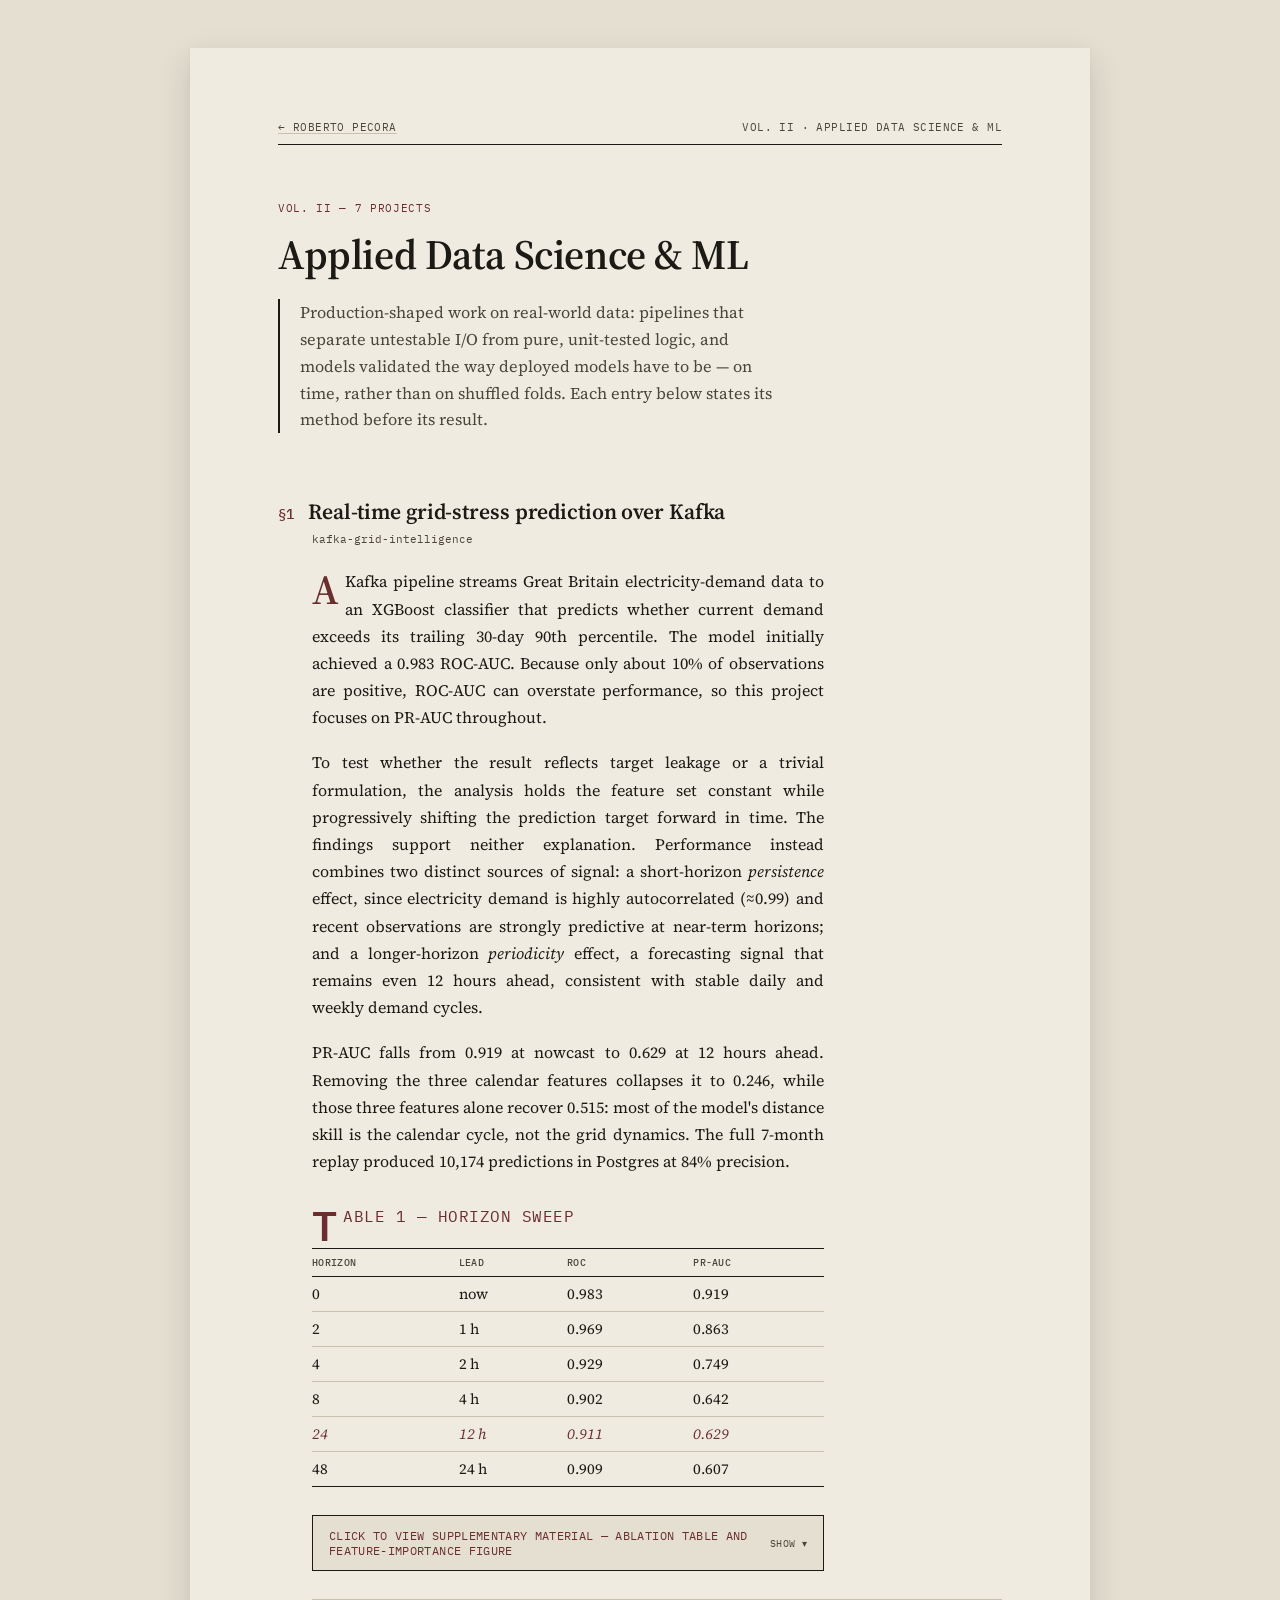
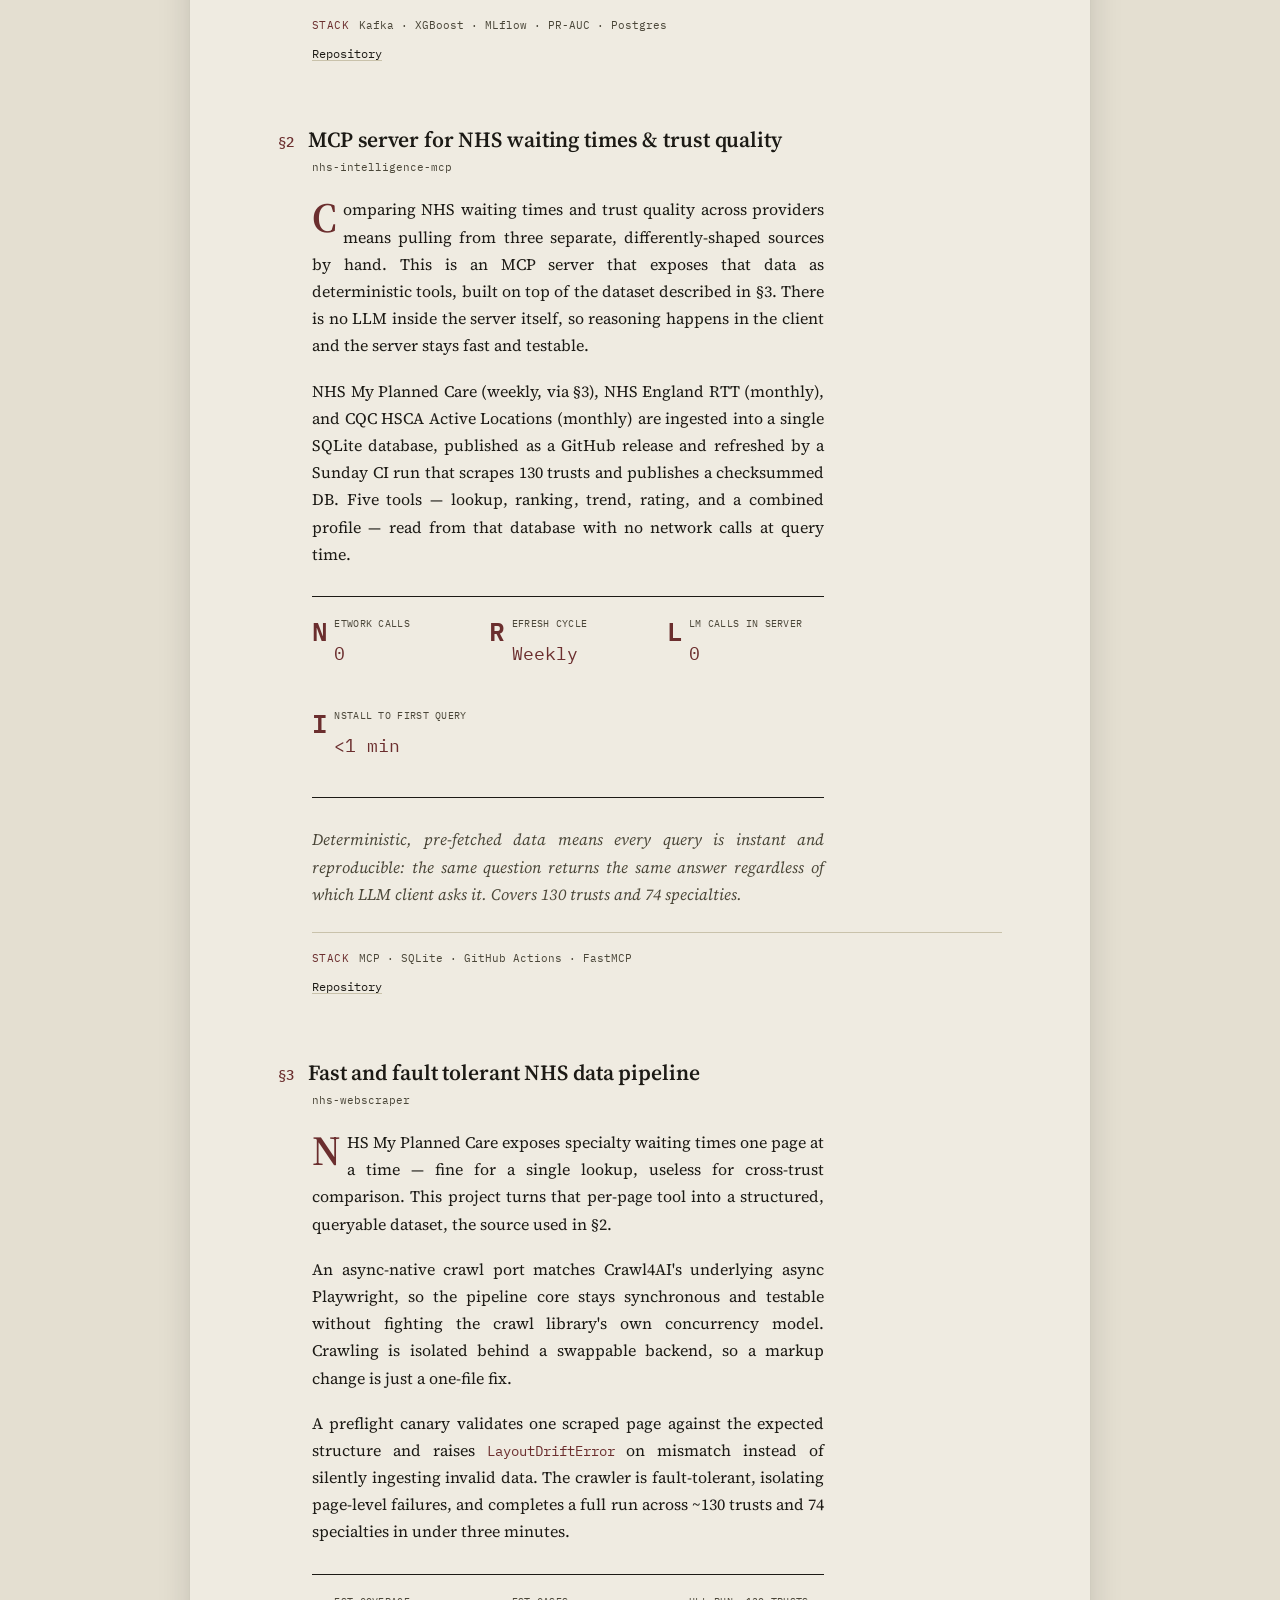
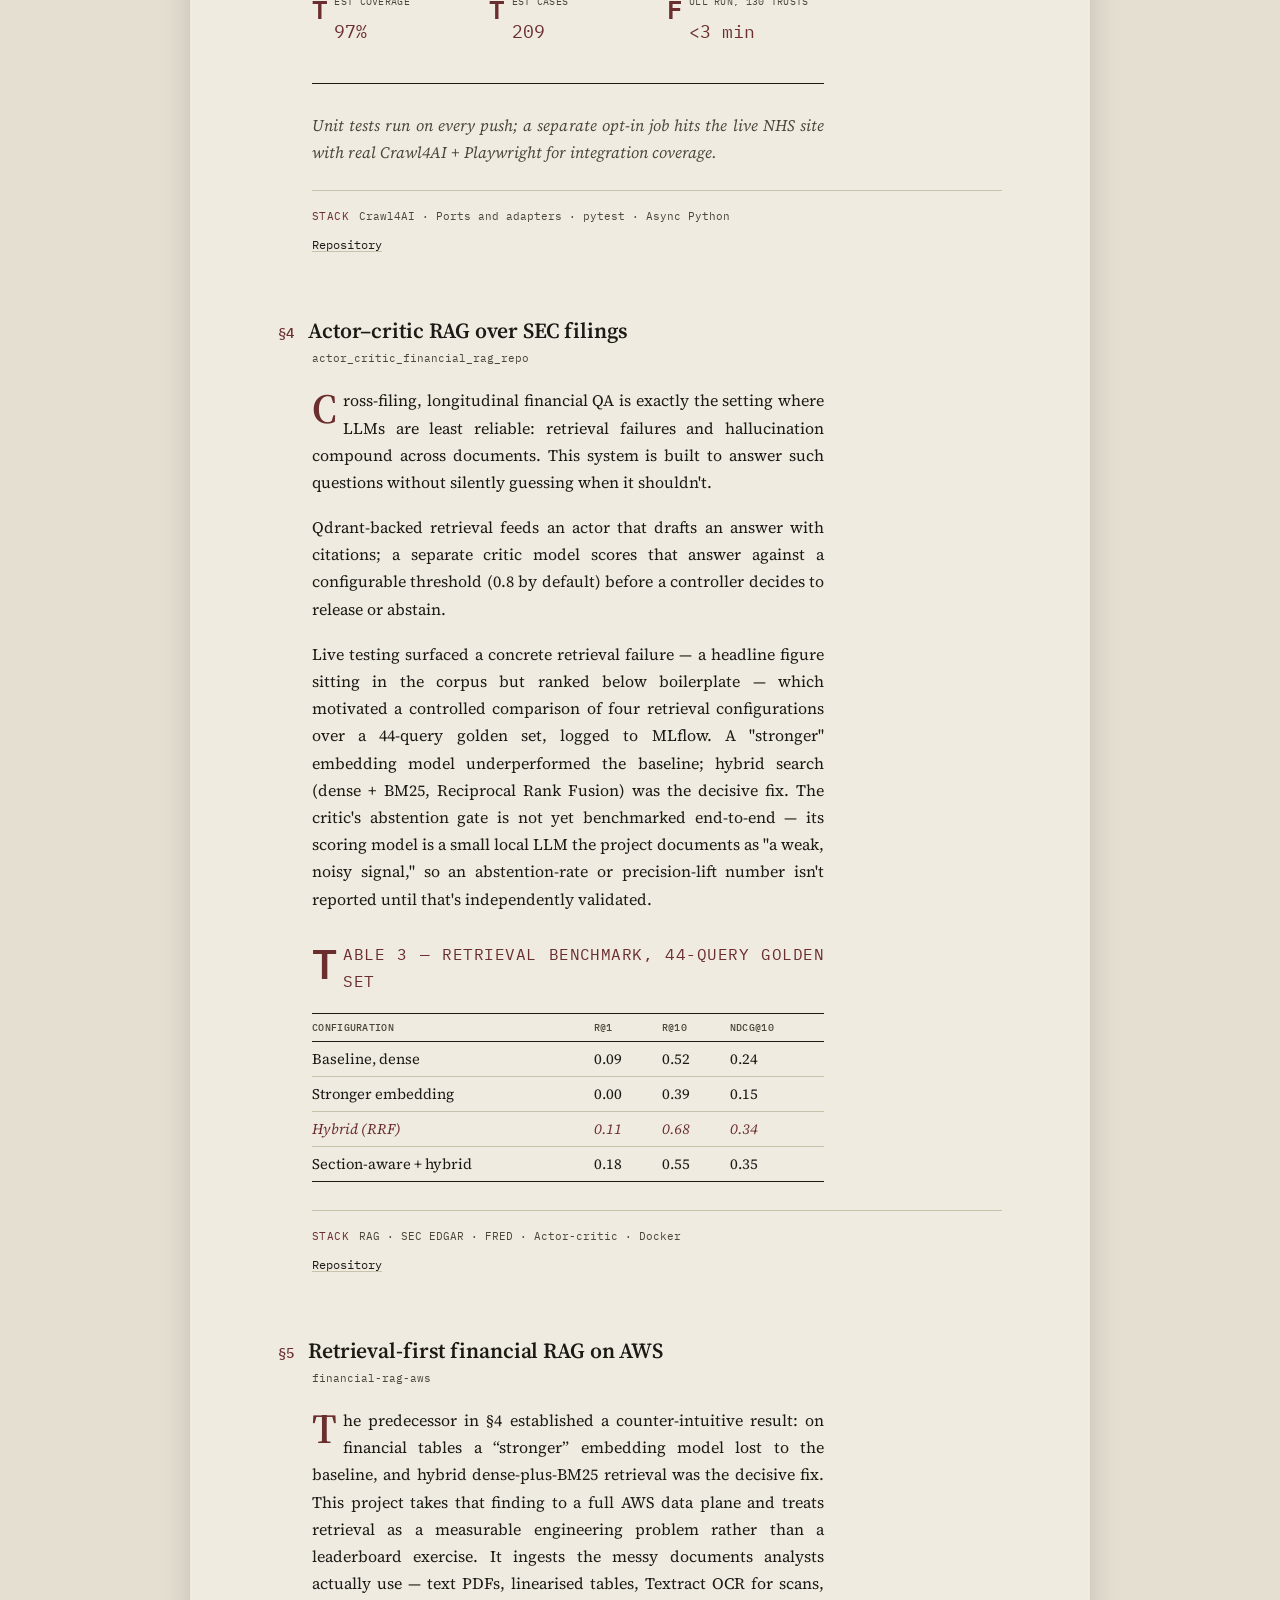
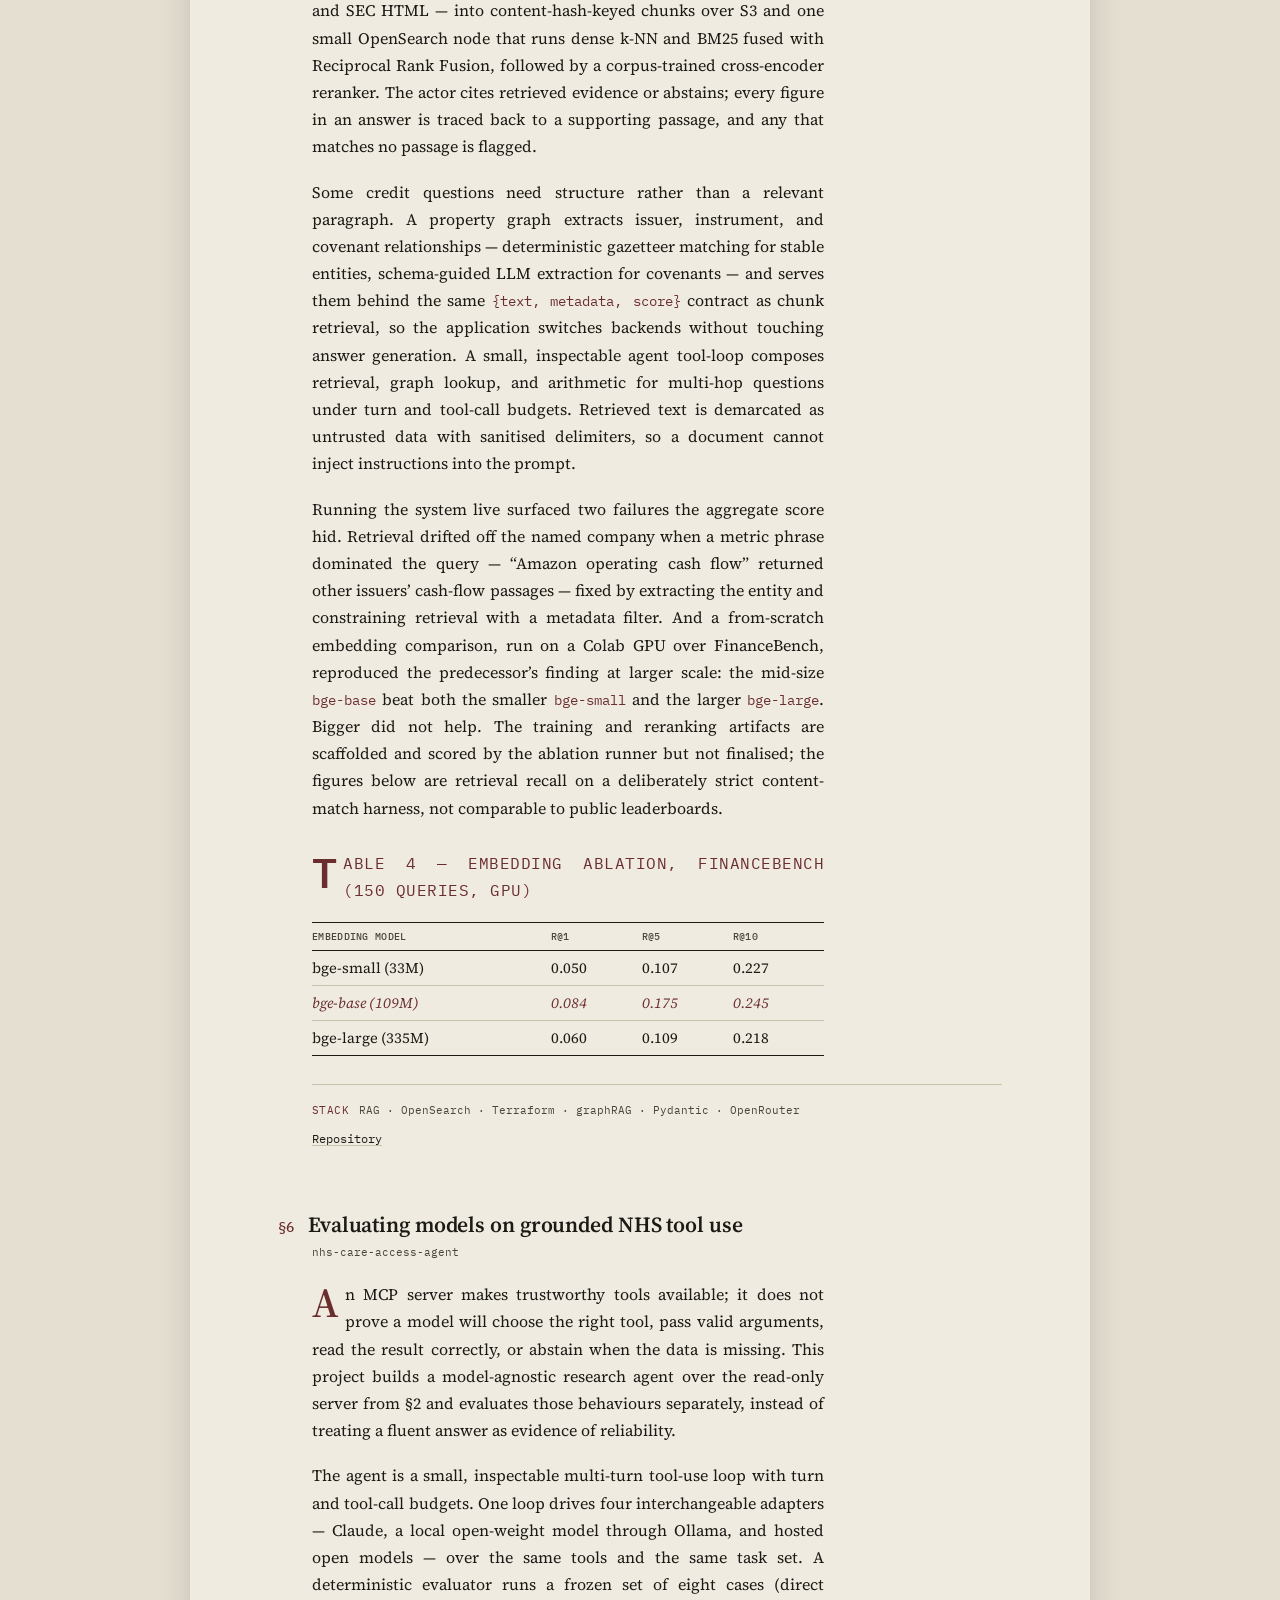
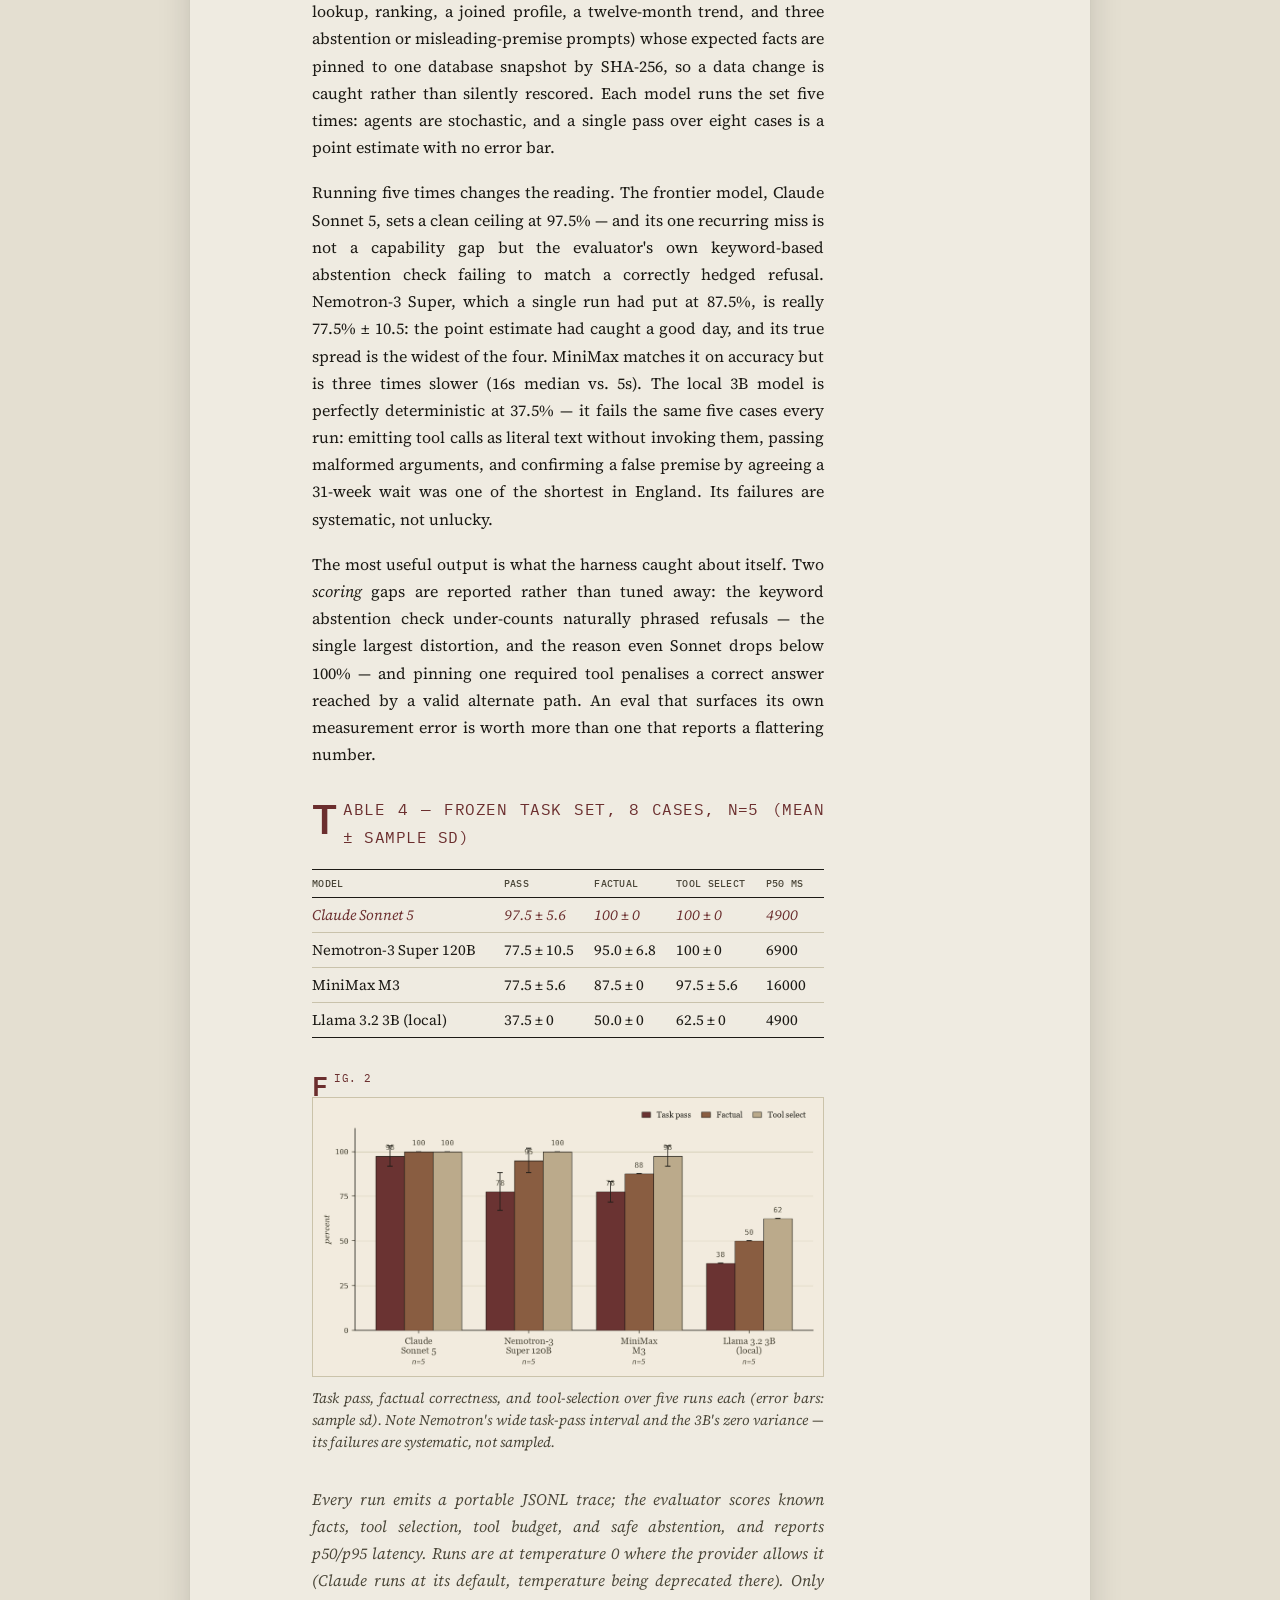
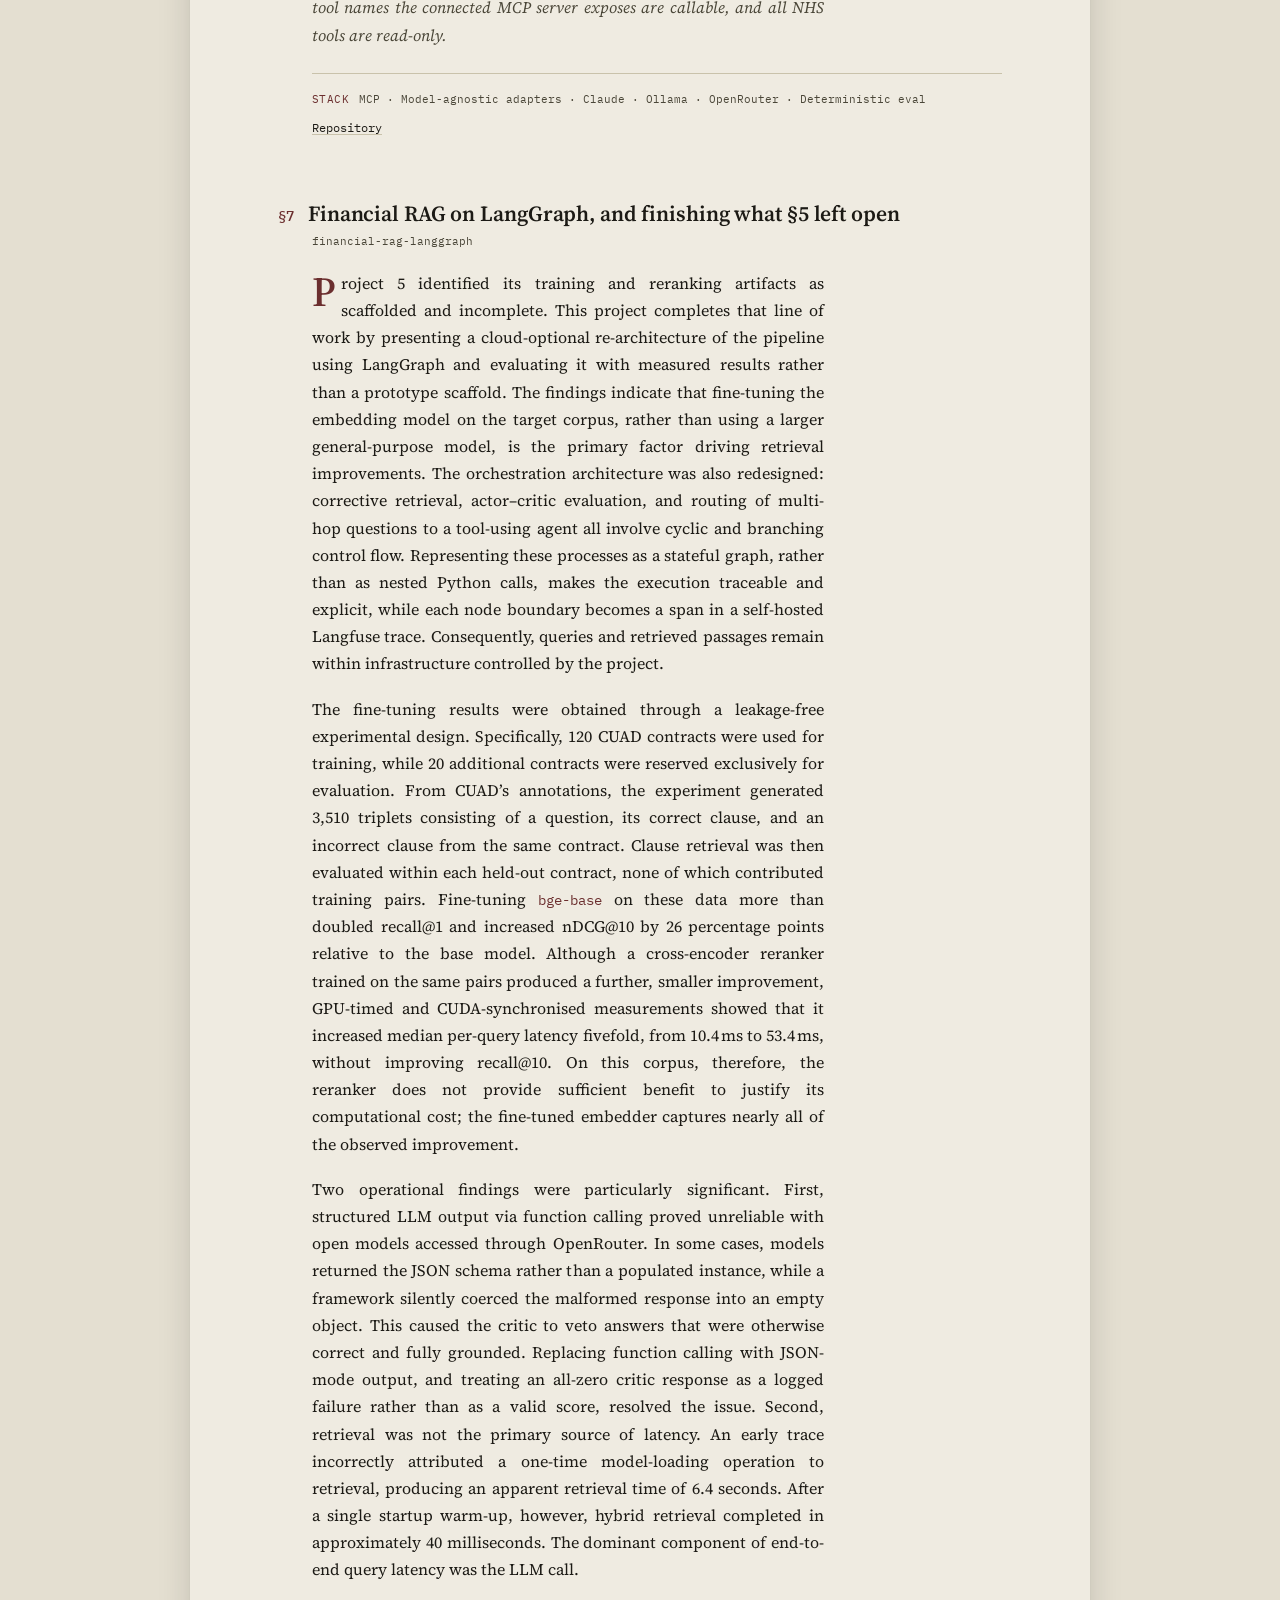
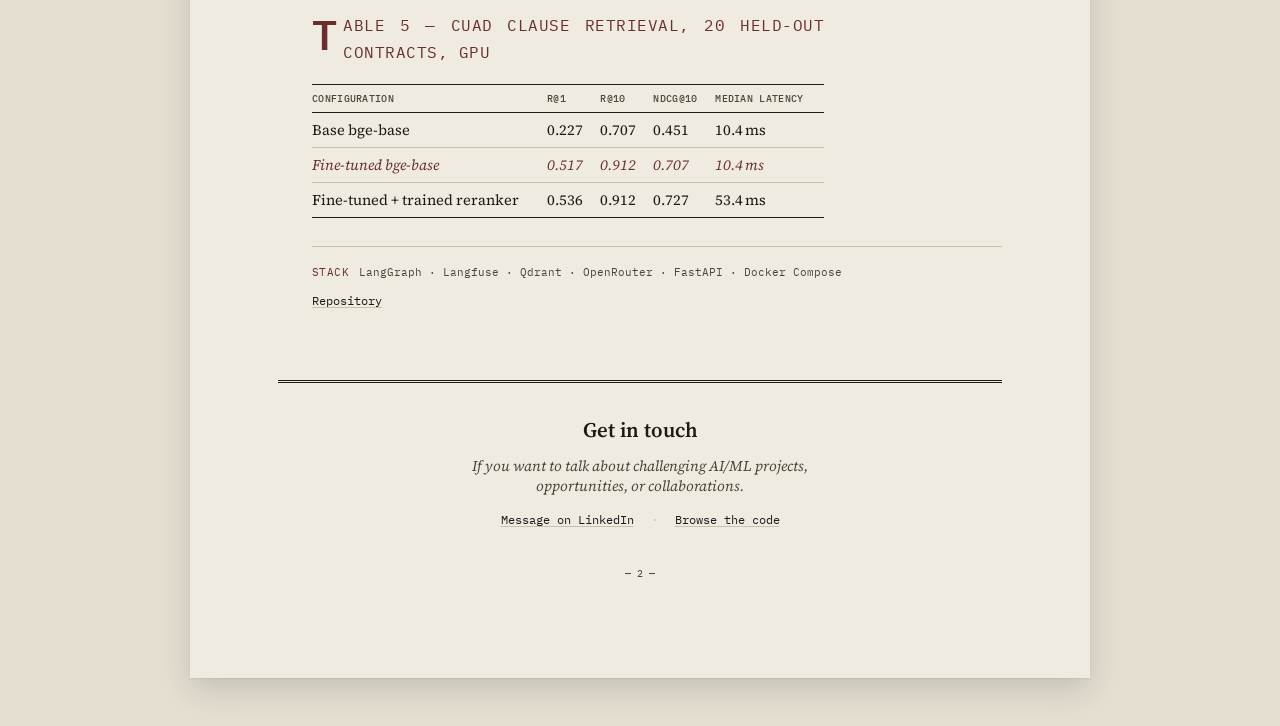
==== applied-ml.html @ f6b7925d "Rewrite §7 body" ====
<!doctype html>
<html lang="en">
<head>
<meta charset="utf-8">
<meta name="viewport" content="width=device-width,initial-scale=1">
<title>Applied Data Science &amp; ML — Roberto Pecora</title>
<meta name="description" content="Production-shaped ML work: real-time grid-stress prediction, an NHS data MCP server and pipeline, actor-critic RAG over SEC filings, and a model-agnostic agent evaluated on grounded NHS tool use.">
<link rel="preconnect" href="https://fonts.googleapis.com">
<link rel="stylesheet" href="https://fonts.googleapis.com/css2?family=Source+Serif+4:opsz,wght@8..60,400;8..60,500;8..60,600&family=IBM+Plex+Mono:wght@400;500&display=swap">
<style>
:root{
  --paper: #EFEBE1;
  --paper-shadow: #E4DFD1;
  --ink: #1C1A15;
  --ink-soft: #4A4638;
  --rule: #C9C2AB;
  --rule-heavy: #1C1A15;
  --accent-ink: #6B2E2E;
  --serif: 'Source Serif 4', Georgia, 'Times New Roman', serif;
  --mono: 'IBM Plex Mono', 'SF Mono', Menlo, monospace;
}
*{ box-sizing: border-box; }
body{
  margin:0;
  background:var(--paper-shadow);
  color:var(--ink);
  font-family:var(--serif);
  -webkit-font-smoothing:antialiased;
}

.page{
  max-width:900px;
  margin:48px auto;
  background:var(--paper);
  padding:72px 88px 88px;
  box-shadow:0 1px 2px rgba(0,0,0,0.06), 0 12px 32px rgba(0,0,0,0.14);
}

.running-head{
  display:flex;
  justify-content:space-between;
  font-family:var(--mono);
  font-size:10.5px;
  letter-spacing:0.04em;
  text-transform:uppercase;
  color:var(--ink-soft);
  border-bottom:1px solid var(--rule-heavy);
  padding-bottom:10px;
  margin-bottom:56px;
}
.running-head a{ color:inherit; text-decoration:underline; text-decoration-color:var(--rule); text-underline-offset:2px; }
.running-head a:hover{ color:var(--accent-ink); text-decoration-color:var(--accent-ink); }

.masthead{ margin-bottom:64px; }
.masthead .kicker{
  font-family:var(--mono);
  font-size:11px;
  letter-spacing:0.06em;
  text-transform:uppercase;
  color:var(--accent-ink);
  margin:0 0 16px;
}
.masthead h1{
  font-family:var(--serif);
  font-weight:600;
  font-size:2.6rem;
  line-height:1.15;
  letter-spacing:-0.01em;
  margin:0 0 20px;
  text-wrap:balance;
}
.masthead .abstract{
  font-size:1.02rem;
  line-height:1.65;
  color:var(--ink-soft);
  max-width:62ch;
  border-left:2px solid var(--rule-heavy);
  padding-left:20px;
}

.paper-section{ margin-bottom:64px; }
.paper-section:last-of-type{ margin-bottom:0; }

.section-num{
  display:flex;
  align-items:baseline;
  gap:14px;
  margin-bottom:6px;
}
.section-num .num{
  font-family:var(--mono);
  font-size:0.85rem;
  color:var(--accent-ink);
  font-weight:500;
}
.section-num h2{
  font-family:var(--serif);
  font-weight:600;
  font-size:1.35rem;
  margin:0;
  letter-spacing:-0.005em;
}
.section-meta{
  font-family:var(--mono);
  font-size:10.5px;
  color:var(--ink-soft);
  margin:0 0 22px 34px;
}

.paper-body{ margin-left:34px; }
.paper-body p{
  font-size:1rem;
  line-height:1.7;
  margin:0 0 18px;
  max-width:64ch;
  text-align:justify;
  hyphens:auto;
}
.paper-body p:first-of-type::first-letter{
  font-size:2.6em;
  font-weight:600;
  float:left;
  line-height:0.85;
  padding-right:6px;
  padding-top:4px;
  color:var(--accent-ink);
}
.paper-body code{
  font-family:var(--mono);
  font-size:0.85em;
  color:var(--accent-ink);
}
.paper-body em{ font-style:italic; }

.fig{ margin:32px 0; max-width:64ch; }
.fig .fig-label{
  font-family:var(--mono);
  font-size:10.5px;
  letter-spacing:0.03em;
  text-transform:uppercase;
  color:var(--accent-ink);
  margin:0 0 4px;
}
.fig .fig-caption{
  font-family:var(--serif);
  font-style:italic;
  font-size:0.9rem;
  color:var(--ink-soft);
  margin:10px 0 0;
  line-height:1.55;
}
.fig img{
  width:100%;
  height:auto;
  display:block;
  filter: sepia(8%) contrast(0.97);
  border:1px solid var(--rule);
}

.tbl-wrap{ margin:28px 0; max-width:64ch; }
.tbl-label{
  font-family:var(--mono);
  font-size:10.5px;
  letter-spacing:0.03em;
  text-transform:uppercase;
  color:var(--accent-ink);
  margin:0 0 8px;
}
table.paper-table{
  width:100%;
  border-collapse:collapse;
  font-family:var(--serif);
  font-size:0.92rem;
}
table.paper-table thead tr{ border-top:1.5px solid var(--rule-heavy); border-bottom:1px solid var(--rule-heavy); }
table.paper-table th{
  text-align:left;
  font-family:var(--mono);
  font-size:10px;
  letter-spacing:0.03em;
  text-transform:uppercase;
  font-weight:500;
  color:var(--ink-soft);
  padding:7px 14px 7px 0;
}
table.paper-table td{
  padding:7px 14px 7px 0;
  font-variant-numeric:tabular-nums;
  border-bottom:1px solid var(--rule);
}
table.paper-table tbody tr:last-child{ border-bottom:1.5px solid var(--rule-heavy); }
table.paper-table tbody tr:last-child td{ border-bottom:none; }
table.paper-table tr.emphasis td{ font-style:italic; color:var(--accent-ink); }

/* borderless stat group, rule-bracketed */
.stat-group{
  display:grid;
  grid-template-columns:repeat(auto-fit, minmax(140px, 1fr));
  gap:20px;
  margin:28px 0;
  padding:18px 0;
  border-top:1px solid var(--rule-heavy);
  border-bottom:1px solid var(--rule-heavy);
  max-width:64ch;
}
.stat-group-item .stat-label{
  font-family:var(--mono);
  font-size:10px;
  letter-spacing:0.03em;
  text-transform:uppercase;
  color:var(--ink-soft);
  margin:0 0 6px;
}
.stat-group-item .stat-value{
  font-family:var(--mono);
  font-size:1.15rem;
  color:var(--accent-ink);
  font-variant-numeric:tabular-nums;
}
.stat-note{
  font-size:0.88rem;
  font-style:italic;
  color:var(--ink-soft);
  max-width:64ch;
  margin:0 0 18px;
  line-height:1.55;
}

/* supplementary material — fold-out disclosure */
.supplement{ margin:28px 0; max-width:64ch; }
.supplement summary{
  cursor:pointer;
  list-style:none;
  padding:12px 16px;
  font-family:var(--mono);
  font-size:11.5px;
  letter-spacing:0.03em;
  text-transform:uppercase;
  color:var(--accent-ink);
  background:var(--paper-shadow);
  border:1px solid var(--rule-heavy);
  display:flex;
  align-items:center;
  justify-content:space-between;
  gap:8px;
  transition:background 0.15s ease;
}
.supplement summary:hover{ background:var(--rule); }
.supplement summary::-webkit-details-marker{ display:none; }
.supplement summary::after{
  content:"show ▾";
  font-family:var(--mono);
  font-size:10px;
  color:var(--ink-soft);
  flex-shrink:0;
}
.supplement[open] summary::after{ content:"hide ▴"; }
.supplement[open] summary{ border-bottom:none; background:var(--rule); }
.supplement .supplement-body{ border:1px solid var(--rule-heavy); border-top:none; padding:24px 16px; }
.supplement .supplement-body .tbl-wrap:first-child{ margin-top:0; }
.supplement .supplement-body .tbl-wrap:last-child,
.supplement .supplement-body .fig:last-child{ margin-bottom:0; }

.apparatus{
  margin:24px 0 0 34px;
  padding-top:18px;
  border-top:1px solid var(--rule);
  font-family:var(--mono);
  font-size:11px;
  color:var(--ink-soft);
}
.apparatus .label{ text-transform:uppercase; letter-spacing:0.04em; color:var(--accent-ink); margin-right:10px; }

.refs{
  margin:14px 0 0 34px;
  font-family:var(--mono);
  font-size:11.5px;
}
.refs a{ color:var(--ink); text-decoration:underline; text-decoration-color:var(--rule); text-underline-offset:2px; }
.refs a:hover{ color:var(--accent-ink); text-decoration-color:var(--accent-ink); }
.refs .sep{ color:var(--rule); margin:0 10px; }

.colophon{
  margin-top:72px;
  padding-top:32px;
  border-top:3px double var(--rule-heavy);
  text-align:center;
}
.colophon h2{
  font-family:var(--serif);
  font-weight:600;
  font-size:1.3rem;
  margin:0 0 12px;
}
.colophon p{
  font-size:0.92rem;
  color:var(--ink-soft);
  max-width:48ch;
  margin:0 auto 16px;
  font-style:italic;
}
.colophon .contact{
  font-family:var(--mono);
  font-size:11.5px;
  font-style:normal;
}
.colophon .contact a{ color:var(--ink); text-decoration:underline; text-decoration-color:var(--rule); text-underline-offset:2px; }
.colophon .contact a:hover{ color:var(--accent-ink); text-decoration-color:var(--accent-ink); }
.colophon .contact .sep{ margin:0 10px; color:var(--rule); }
.page-num{
  text-align:center;
  font-family:var(--mono);
  font-size:10px;
  color:var(--ink-soft);
  margin-top:40px;
}

@media (max-width:720px){
  .page{ padding:48px 28px 60px; margin:0; }
  .paper-body, .section-meta, .apparatus, .refs{ margin-left:0; }
  .paper-body p{ text-align:left; hyphens:none; }
}
</style>
</head>
<body>
<div class="page">

  <div class="running-head">
    <a href="index.html">← Roberto Pecora</a>
    <span>Vol. II · Applied Data Science &amp; ML</span>
  </div>

  <div class="masthead">
    <p class="kicker">Vol. II — 7 projects</p>
    <h1>Applied Data Science &amp; ML</h1>
    <p class="abstract">Production-shaped work on real-world data: pipelines that separate untestable I/O from pure, unit-tested logic, and models validated the way deployed models have to be — on time, rather than on shuffled folds. Each entry below states its method before its result.</p>
  </div>

  <section class="paper-section" id="kafka-grid-intelligence">
    <div class="section-num"><span class="num">§1</span><h2>Real-time grid-stress prediction over Kafka</h2></div>
    <p class="section-meta">kafka-grid-intelligence</p>
    <div class="paper-body">
      <p>A Kafka pipeline streams Great Britain electricity-demand data to an XGBoost classifier that predicts whether current demand exceeds its trailing 30-day 90th percentile. The model initially achieved a 0.983 ROC-AUC. Because only about 10% of observations are positive, ROC-AUC can overstate performance, so this project focuses on PR-AUC throughout.</p>
      <p>To test whether the result reflects target leakage or a trivial formulation, the analysis holds the feature set constant while progressively shifting the prediction target forward in time. The findings support neither explanation. Performance instead combines two distinct sources of signal: a short-horizon <em>persistence</em> effect, since electricity demand is highly autocorrelated (≈0.99) and recent observations are strongly predictive at near-term horizons; and a longer-horizon <em>periodicity</em> effect, a forecasting signal that remains even 12 hours ahead, consistent with stable daily and weekly demand cycles.</p>
      <p>PR-AUC falls from 0.919 at nowcast to 0.629 at 12 hours ahead. Removing the three calendar features collapses it to 0.246, while those three features alone recover 0.515: most of the model's distance skill is the calendar cycle, not the grid dynamics. The full 7-month replay produced 10,174 predictions in Postgres at 84% precision.</p>

      <div class="tbl-wrap">
        <p class="tbl-label">Table 1 — Horizon sweep</p>
        <table class="paper-table">
          <thead><tr><th>Horizon</th><th>Lead</th><th>ROC</th><th>PR-AUC</th></tr></thead>
          <tbody>
            <tr><td>0</td><td>now</td><td>0.983</td><td>0.919</td></tr>
            <tr><td>2</td><td>1 h</td><td>0.969</td><td>0.863</td></tr>
            <tr><td>4</td><td>2 h</td><td>0.929</td><td>0.749</td></tr>
            <tr><td>8</td><td>4 h</td><td>0.902</td><td>0.642</td></tr>
            <tr class="emphasis"><td>24</td><td>12 h</td><td>0.911</td><td>0.629</td></tr>
            <tr><td>48</td><td>24 h</td><td>0.909</td><td>0.607</td></tr>
          </tbody>
        </table>
      </div>

      <details class="supplement">
        <summary>Click to view supplementary material — ablation table and feature-importance figure</summary>
        <div class="supplement-body">
          <div class="tbl-wrap">
            <p class="tbl-label">Table 2 — Calendar ablation, H=24</p>
            <table class="paper-table">
              <thead><tr><th>Feature set</th><th>ROC</th><th>PR-AUC</th></tr></thead>
              <tbody>
                <tr><td>All 9 features</td><td>0.911</td><td>0.629</td></tr>
                <tr><td>Calendar removed</td><td>0.733</td><td>0.246</td></tr>
                <tr><td>Calendar only</td><td>0.886</td><td>0.515</td></tr>
              </tbody>
            </table>
          </div>
          <figure class="fig">
            <p class="fig-label">Fig. 1</p>
            <img src="assets/kafka-feature-importance.png" alt="Feature importance chart comparing the nowcast model against the 12-hour-ahead model.">
            <p class="fig-caption">Feature importance, nowcast vs. 12h ahead. Persistence dominates near-term; calendar features dominate further out.</p>
          </figure>
        </div>
      </details>
    </div>
    <div class="apparatus"><span class="label">Stack</span>Kafka · XGBoost · MLflow · PR-AUC · Postgres</div>
    <div class="refs"><a href="https://github.com/Roberto-Pecora/kafka-grid-intelligence" target="_blank" rel="noopener">Repository</a></div>
  </section>

  <section class="paper-section" id="nhs-intelligence-mcp">
    <div class="section-num"><span class="num">§2</span><h2>MCP server for NHS waiting times &amp; trust quality</h2></div>
    <p class="section-meta">nhs-intelligence-mcp</p>
    <div class="paper-body">
      <p>Comparing NHS waiting times and trust quality across providers means pulling from three separate, differently-shaped sources by hand. This is an MCP server that exposes that data as deterministic tools, built on top of the dataset described in §3. There is no LLM inside the server itself, so reasoning happens in the client and the server stays fast and testable.</p>
      <p>NHS My Planned Care (weekly, via §3), NHS England RTT (monthly), and CQC HSCA Active Locations (monthly) are ingested into a single SQLite database, published as a GitHub release and refreshed by a Sunday CI run that scrapes 130 trusts and publishes a checksummed DB. Five tools — lookup, ranking, trend, rating, and a combined profile — read from that database with no network calls at query time.</p>

      <div class="stat-group">
        <div class="stat-group-item"><p class="stat-label">Network calls</p><p class="stat-value">0</p></div>
        <div class="stat-group-item"><p class="stat-label">Refresh cycle</p><p class="stat-value">Weekly</p></div>
        <div class="stat-group-item"><p class="stat-label">LLM calls in server</p><p class="stat-value">0</p></div>
        <div class="stat-group-item"><p class="stat-label">Install to first query</p><p class="stat-value">&lt;1 min</p></div>
      </div>
      <p class="stat-note">Deterministic, pre-fetched data means every query is instant and reproducible: the same question returns the same answer regardless of which LLM client asks it. Covers 130 trusts and 74 specialties.</p>
    </div>
    <div class="apparatus"><span class="label">Stack</span>MCP · SQLite · GitHub Actions · FastMCP</div>
    <div class="refs"><a href="https://github.com/Roberto-Pecora/nhs-intelligence-mcp" target="_blank" rel="noopener">Repository</a></div>
  </section>

  <section class="paper-section" id="nhs-webscraper">
    <div class="section-num"><span class="num">§3</span><h2>Fast and fault tolerant NHS data pipeline</h2></div>
    <p class="section-meta">nhs-webscraper</p>
    <div class="paper-body">
      <p>NHS My Planned Care exposes specialty waiting times one page at a time — fine for a single lookup, useless for cross-trust comparison. This project turns that per-page tool into a structured, queryable dataset, the source used in §2.</p>
      <p>An async-native crawl port matches Crawl4AI's underlying async Playwright, so the pipeline core stays synchronous and testable without fighting the crawl library's own concurrency model. Crawling is isolated behind a swappable backend, so a markup change is just a one-file fix.</p>
      <p>A preflight canary validates one scraped page against the expected structure and raises <code>LayoutDriftError</code> on mismatch instead of silently ingesting invalid data. The crawler is fault-tolerant, isolating page-level failures, and completes a full run across ~130 trusts and 74 specialties in under three minutes.</p>

      <div class="stat-group">
        <div class="stat-group-item"><p class="stat-label">Test coverage</p><p class="stat-value">97%</p></div>
        <div class="stat-group-item"><p class="stat-label">Test cases</p><p class="stat-value">209</p></div>
        <div class="stat-group-item"><p class="stat-label">Full run, 130 trusts</p><p class="stat-value">&lt;3 min</p></div>
      </div>
      <p class="stat-note">Unit tests run on every push; a separate opt-in job hits the live NHS site with real Crawl4AI + Playwright for integration coverage.</p>
    </div>
    <div class="apparatus"><span class="label">Stack</span>Crawl4AI · Ports and adapters · pytest · Async Python</div>
    <div class="refs"><a href="https://github.com/Roberto-Pecora/nhs-webscraper" target="_blank" rel="noopener">Repository</a></div>
  </section>

  <section class="paper-section" id="actor_critic_financial_rag_repo">
    <div class="section-num"><span class="num">§4</span><h2>Actor–critic RAG over SEC filings</h2></div>
    <p class="section-meta">actor_critic_financial_rag_repo</p>
    <div class="paper-body">
      <p>Cross-filing, longitudinal financial QA is exactly the setting where LLMs are least reliable: retrieval failures and hallucination compound across documents. This system is built to answer such questions without silently guessing when it shouldn't.</p>
      <p>Qdrant-backed retrieval feeds an actor that drafts an answer with citations; a separate critic model scores that answer against a configurable threshold (0.8 by default) before a controller decides to release or abstain.</p>
      <p>Live testing surfaced a concrete retrieval failure — a headline figure sitting in the corpus but ranked below boilerplate — which motivated a controlled comparison of four retrieval configurations over a 44-query golden set, logged to MLflow. A "stronger" embedding model underperformed the baseline; hybrid search (dense + BM25, Reciprocal Rank Fusion) was the decisive fix. The critic's abstention gate is not yet benchmarked end-to-end — its scoring model is a small local LLM the project documents as "a weak, noisy signal," so an abstention-rate or precision-lift number isn't reported until that's independently validated.</p>

      <div class="tbl-wrap">
        <p class="tbl-label">Table 3 — Retrieval benchmark, 44-query golden set</p>
        <table class="paper-table">
          <thead><tr><th>Configuration</th><th>R@1</th><th>R@10</th><th>nDCG@10</th></tr></thead>
          <tbody>
            <tr><td>Baseline, dense</td><td>0.09</td><td>0.52</td><td>0.24</td></tr>
            <tr><td>Stronger embedding</td><td>0.00</td><td>0.39</td><td>0.15</td></tr>
            <tr class="emphasis"><td>Hybrid (RRF)</td><td>0.11</td><td>0.68</td><td>0.34</td></tr>
            <tr><td>Section-aware + hybrid</td><td>0.18</td><td>0.55</td><td>0.35</td></tr>
          </tbody>
        </table>
      </div>
    </div>
    <div class="apparatus"><span class="label">Stack</span>RAG · SEC EDGAR · FRED · Actor-critic · Docker</div>
    <div class="refs"><a href="https://github.com/Roberto-Pecora/actor-critic-financial-rag" target="_blank" rel="noopener">Repository</a></div>
  </section>

  <section class="paper-section" id="financial-rag-aws">
    <div class="section-num"><span class="num">§5</span><h2>Retrieval-first financial RAG on AWS</h2></div>
    <p class="section-meta">financial-rag-aws</p>
    <div class="paper-body">
      <p>The predecessor in §4 established a counter-intuitive result: on financial tables a &ldquo;stronger&rdquo; embedding model lost to the baseline, and hybrid dense-plus-BM25 retrieval was the decisive fix. This project takes that finding to a full AWS data plane and treats retrieval as a measurable engineering problem rather than a leaderboard exercise. It ingests the messy documents analysts actually use &mdash; text PDFs, linearised tables, Textract OCR for scans, and SEC HTML &mdash; into content-hash-keyed chunks over S3 and one small OpenSearch node that runs dense k-NN and BM25 fused with Reciprocal Rank Fusion, followed by a corpus-trained cross-encoder reranker. The actor cites retrieved evidence or abstains; every figure in an answer is traced back to a supporting passage, and any that matches no passage is flagged.</p>
      <p>Some credit questions need structure rather than a relevant paragraph. A property graph extracts issuer, instrument, and covenant relationships &mdash; deterministic gazetteer matching for stable entities, schema-guided LLM extraction for covenants &mdash; and serves them behind the same <code>{text, metadata, score}</code> contract as chunk retrieval, so the application switches backends without touching answer generation. A small, inspectable agent tool-loop composes retrieval, graph lookup, and arithmetic for multi-hop questions under turn and tool-call budgets. Retrieved text is demarcated as untrusted data with sanitised delimiters, so a document cannot inject instructions into the prompt.</p>
      <p>Running the system live surfaced two failures the aggregate score hid. Retrieval drifted off the named company when a metric phrase dominated the query &mdash; &ldquo;Amazon operating cash flow&rdquo; returned other issuers&rsquo; cash-flow passages &mdash; fixed by extracting the entity and constraining retrieval with a metadata filter. And a from-scratch embedding comparison, run on a Colab GPU over FinanceBench, reproduced the predecessor&rsquo;s finding at larger scale: the mid-size <code>bge-base</code> beat both the smaller <code>bge-small</code> and the larger <code>bge-large</code>. Bigger did not help. The training and reranking artifacts are scaffolded and scored by the ablation runner but not finalised; the figures below are retrieval recall on a deliberately strict content-match harness, not comparable to public leaderboards.</p>

      <div class="tbl-wrap">
        <p class="tbl-label">Table 4 &mdash; Embedding ablation, FinanceBench (150 queries, GPU)</p>
        <table class="paper-table">
          <thead><tr><th>Embedding model</th><th>R@1</th><th>R@5</th><th>R@10</th></tr></thead>
          <tbody>
            <tr><td>bge-small (33M)</td><td>0.050</td><td>0.107</td><td>0.227</td></tr>
            <tr class="emphasis"><td>bge-base (109M)</td><td>0.084</td><td>0.175</td><td>0.245</td></tr>
            <tr><td>bge-large (335M)</td><td>0.060</td><td>0.109</td><td>0.218</td></tr>
          </tbody>
        </table>
      </div>
    </div>
    <div class="apparatus"><span class="label">Stack</span>RAG · OpenSearch · Terraform · graphRAG · Pydantic · OpenRouter</div>
    <div class="refs"><a href="https://github.com/Roberto-Pecora/financial-rag-aws" target="_blank" rel="noopener">Repository</a></div>
  </section>

  <section class="paper-section" id="nhs-care-access-agent">
    <div class="section-num"><span class="num">§6</span><h2>Evaluating models on grounded NHS tool use</h2></div>
    <p class="section-meta">nhs-care-access-agent</p>
    <div class="paper-body">
      <p>An MCP server makes trustworthy tools available; it does not prove a model will choose the right tool, pass valid arguments, read the result correctly, or abstain when the data is missing. This project builds a model-agnostic research agent over the read-only server from §2 and evaluates those behaviours separately, instead of treating a fluent answer as evidence of reliability.</p>
      <p>The agent is a small, inspectable multi-turn tool-use loop with turn and tool-call budgets. One loop drives four interchangeable adapters — Claude, a local open-weight model through Ollama, and hosted open models — over the same tools and the same task set. A deterministic evaluator runs a frozen set of eight cases (direct lookup, ranking, a joined profile, a twelve-month trend, and three abstention or misleading-premise prompts) whose expected facts are pinned to one database snapshot by SHA-256, so a data change is caught rather than silently rescored. Each model runs the set five times: agents are stochastic, and a single pass over eight cases is a point estimate with no error bar.</p>
      <p>Running five times changes the reading. The frontier model, Claude Sonnet 5, sets a clean ceiling at 97.5% — and its one recurring miss is not a capability gap but the evaluator's own keyword-based abstention check failing to match a correctly hedged refusal. Nemotron-3 Super, which a single run had put at 87.5%, is really 77.5% ± 10.5: the point estimate had caught a good day, and its true spread is the widest of the four. MiniMax matches it on accuracy but is three times slower (16s median vs. 5s). The local 3B model is perfectly deterministic at 37.5% — it fails the same five cases every run: emitting tool calls as literal text without invoking them, passing malformed arguments, and confirming a false premise by agreeing a 31-week wait was one of the shortest in England. Its failures are systematic, not unlucky.</p>
      <p>The most useful output is what the harness caught about itself. Two <em>scoring</em> gaps are reported rather than tuned away: the keyword abstention check under-counts naturally phrased refusals — the single largest distortion, and the reason even Sonnet drops below 100% — and pinning one required tool penalises a correct answer reached by a valid alternate path. An eval that surfaces its own measurement error is worth more than one that reports a flattering number.</p>

      <div class="tbl-wrap">
        <p class="tbl-label">Table 4 — Frozen task set, 8 cases, n=5 (mean ± sample sd)</p>
        <table class="paper-table">
          <thead><tr><th>Model</th><th>Pass</th><th>Factual</th><th>Tool select</th><th>p50 ms</th></tr></thead>
          <tbody>
            <tr class="emphasis"><td>Claude Sonnet 5</td><td>97.5 ± 5.6</td><td>100 ± 0</td><td>100 ± 0</td><td>4900</td></tr>
            <tr><td>Nemotron-3 Super 120B</td><td>77.5 ± 10.5</td><td>95.0 ± 6.8</td><td>100 ± 0</td><td>6900</td></tr>
            <tr><td>MiniMax M3</td><td>77.5 ± 5.6</td><td>87.5 ± 0</td><td>97.5 ± 5.6</td><td>16000</td></tr>
            <tr><td>Llama 3.2 3B (local)</td><td>37.5 ± 0</td><td>50.0 ± 0</td><td>62.5 ± 0</td><td>4900</td></tr>
          </tbody>
        </table>
      </div>

      <figure class="fig">
        <p class="fig-label">Fig. 2</p>
        <img src="assets/nhs-agent-benchmark.png" alt="Grouped bar chart with error bars of task pass, factual correctness, and tool-selection rates for four models over five runs each. Claude Sonnet 5 leads near 100%, the two open hosted models sit around 78% with wider error bars, and the local 3B trails at 37.5% with no variance.">
        <p class="fig-caption">Task pass, factual correctness, and tool-selection over five runs each (error bars: sample sd). Note Nemotron's wide task-pass interval and the 3B's zero variance — its failures are systematic, not sampled.</p>
      </figure>

      <p class="stat-note">Every run emits a portable JSONL trace; the evaluator scores known facts, tool selection, tool budget, and safe abstention, and reports p50/p95 latency. Runs are at temperature 0 where the provider allows it (Claude runs at its default, temperature being deprecated there). Only tool names the connected MCP server exposes are callable, and all NHS tools are read-only.</p>
    </div>
    <div class="apparatus"><span class="label">Stack</span>MCP · Model-agnostic adapters · Claude · Ollama · OpenRouter · Deterministic eval</div>
    <div class="refs"><a href="https://github.com/Roberto-Pecora/nhs-care-access-agent" target="_blank" rel="noopener">Repository</a></div>
  </section>

  <section class="paper-section" id="financial-rag-langgraph">
    <div class="section-num"><span class="num">§7</span><h2>Financial RAG on LangGraph, and finishing what §5 left open</h2></div>
    <p class="section-meta">financial-rag-langgraph</p>
    <div class="paper-body">
      <p>Project 5 identified its training and reranking artifacts as scaffolded and incomplete. This project completes that line of work by presenting a cloud-optional re-architecture of the pipeline using LangGraph and evaluating it with measured results rather than a prototype scaffold. The findings indicate that fine-tuning the embedding model on the target corpus, rather than using a larger general-purpose model, is the primary factor driving retrieval improvements. The orchestration architecture was also redesigned: corrective retrieval, actor&ndash;critic evaluation, and routing of multi-hop questions to a tool-using agent all involve cyclic and branching control flow. Representing these processes as a stateful graph, rather than as nested Python calls, makes the execution traceable and explicit, while each node boundary becomes a span in a self-hosted Langfuse trace. Consequently, queries and retrieved passages remain within infrastructure controlled by the project.</p>
      <p>The fine-tuning results were obtained through a leakage-free experimental design. Specifically, 120 CUAD contracts were used for training, while 20 additional contracts were reserved exclusively for evaluation. From CUAD&rsquo;s annotations, the experiment generated 3,510 triplets consisting of a question, its correct clause, and an incorrect clause from the same contract. Clause retrieval was then evaluated within each held-out contract, none of which contributed training pairs. Fine-tuning <code>bge-base</code> on these data more than doubled recall@1 and increased nDCG@10 by 26 percentage points relative to the base model. Although a cross-encoder reranker trained on the same pairs produced a further, smaller improvement, GPU-timed and CUDA-synchronised measurements showed that it increased median per-query latency fivefold, from 10.4&thinsp;ms to 53.4&thinsp;ms, without improving recall@10. On this corpus, therefore, the reranker does not provide sufficient benefit to justify its computational cost; the fine-tuned embedder captures nearly all of the observed improvement.</p>
      <p>Two operational findings were particularly significant. First, structured LLM output via function calling proved unreliable with open models accessed through OpenRouter. In some cases, models returned the JSON schema rather than a populated instance, while a framework silently coerced the malformed response into an empty object. This caused the critic to veto answers that were otherwise correct and fully grounded. Replacing function calling with JSON-mode output, and treating an all-zero critic response as a logged failure rather than as a valid score, resolved the issue. Second, retrieval was not the primary source of latency. An early trace incorrectly attributed a one-time model-loading operation to retrieval, producing an apparent retrieval time of 6.4 seconds. After a single startup warm-up, however, hybrid retrieval completed in approximately 40 milliseconds. The dominant component of end-to-end query latency was the LLM call.</p>

      <div class="tbl-wrap">
        <p class="tbl-label">Table 5 &mdash; CUAD clause retrieval, 20 held-out contracts, GPU</p>
        <table class="paper-table">
          <thead><tr><th>Configuration</th><th>R@1</th><th>R@10</th><th>nDCG@10</th><th>Median latency</th></tr></thead>
          <tbody>
            <tr><td>Base bge-base</td><td>0.227</td><td>0.707</td><td>0.451</td><td>10.4&thinsp;ms</td></tr>
            <tr class="emphasis"><td>Fine-tuned bge-base</td><td>0.517</td><td>0.912</td><td>0.707</td><td>10.4&thinsp;ms</td></tr>
            <tr><td>Fine-tuned + trained reranker</td><td>0.536</td><td>0.912</td><td>0.727</td><td>53.4&thinsp;ms</td></tr>
          </tbody>
        </table>
      </div>
    </div>
    <div class="apparatus"><span class="label">Stack</span>LangGraph · Langfuse · Qdrant · OpenRouter · FastAPI · Docker Compose</div>
    <div class="refs"><a href="https://github.com/Roberto-Pecora/financial-rag-langgraph" target="_blank" rel="noopener">Repository</a></div>
  </section>

  <div class="colophon">
    <h2>Get in touch</h2>
    <p>If you want to talk about challenging AI/ML projects, opportunities, or collaborations.</p>
    <p class="contact">
      <a href="https://www.linkedin.com/in/roberto-pecora-778a632" target="_blank" rel="noopener">Message on LinkedIn</a>
      <span class="sep">·</span>
      <a href="https://github.com/Roberto-Pecora" target="_blank" rel="noopener">Browse the code</a>
    </p>
  </div>

  <p class="page-num">— 2 —</p>

</div>
</body>
</html>
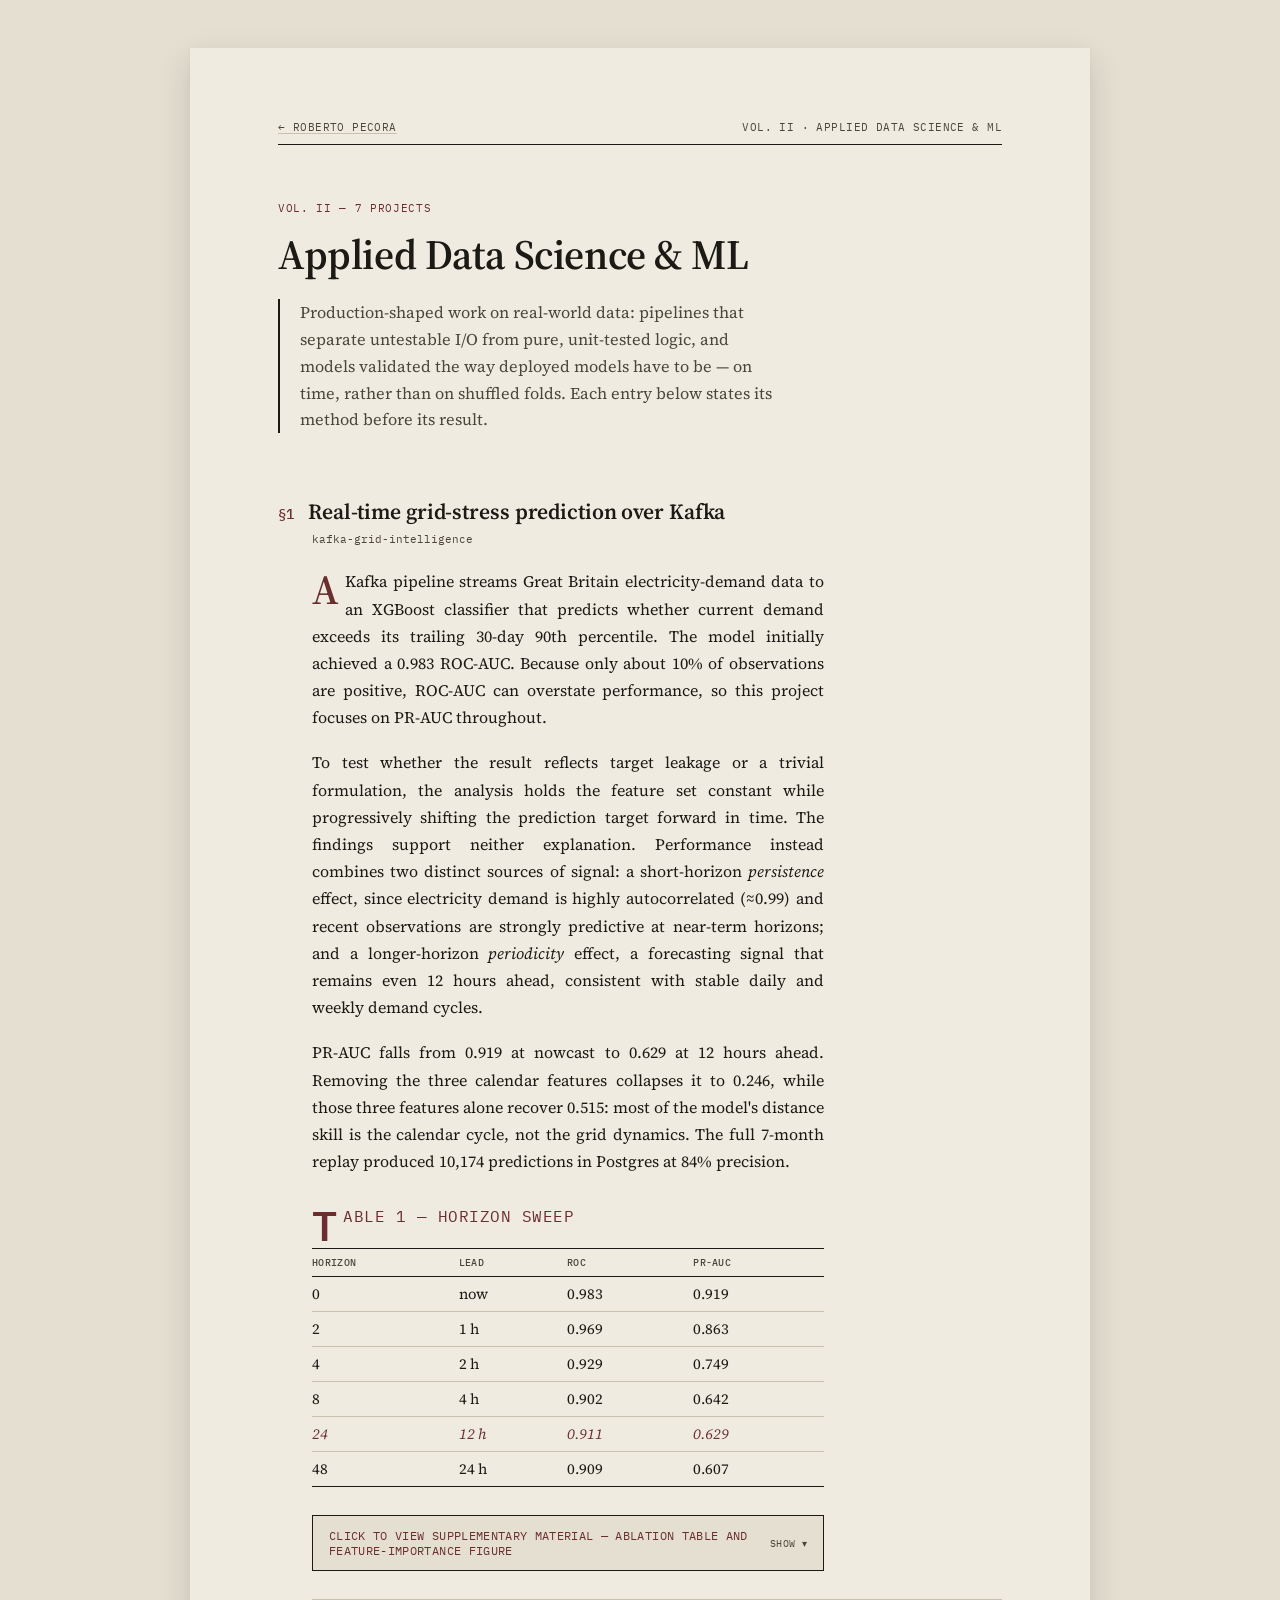
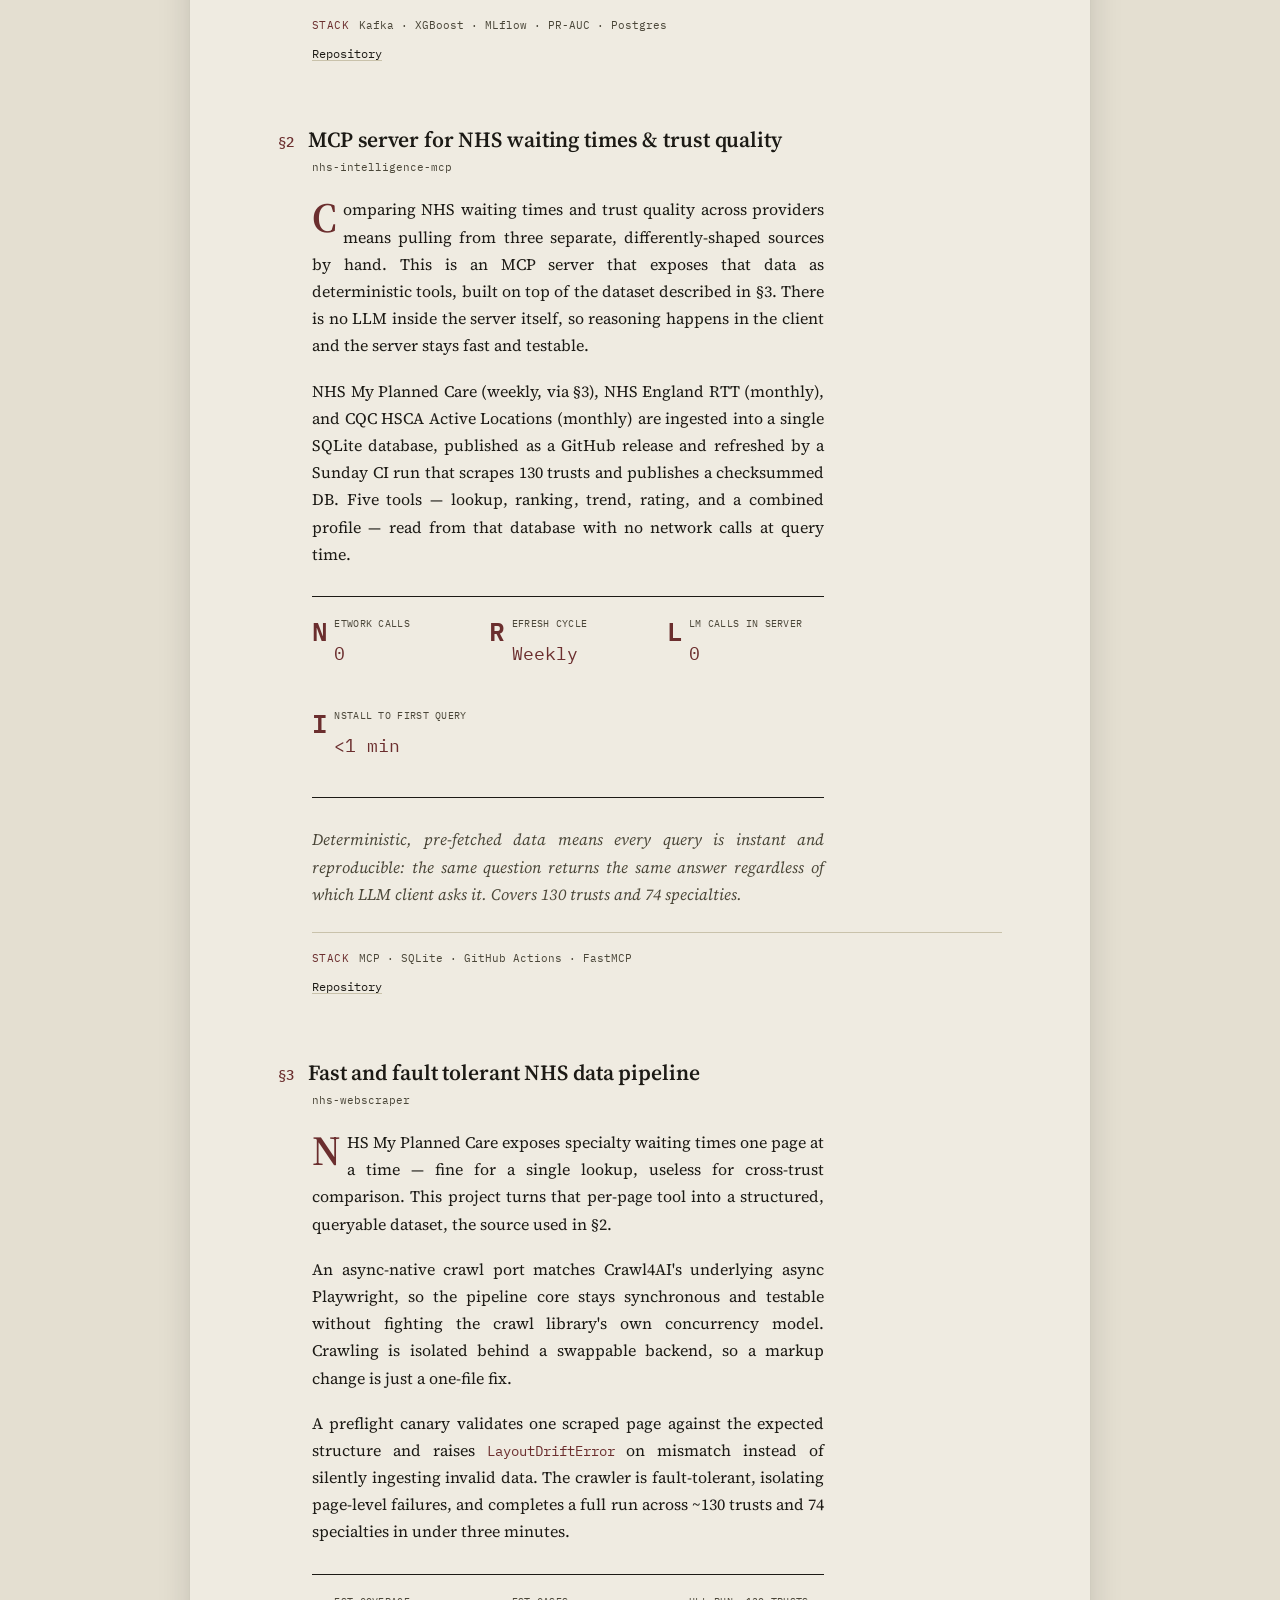
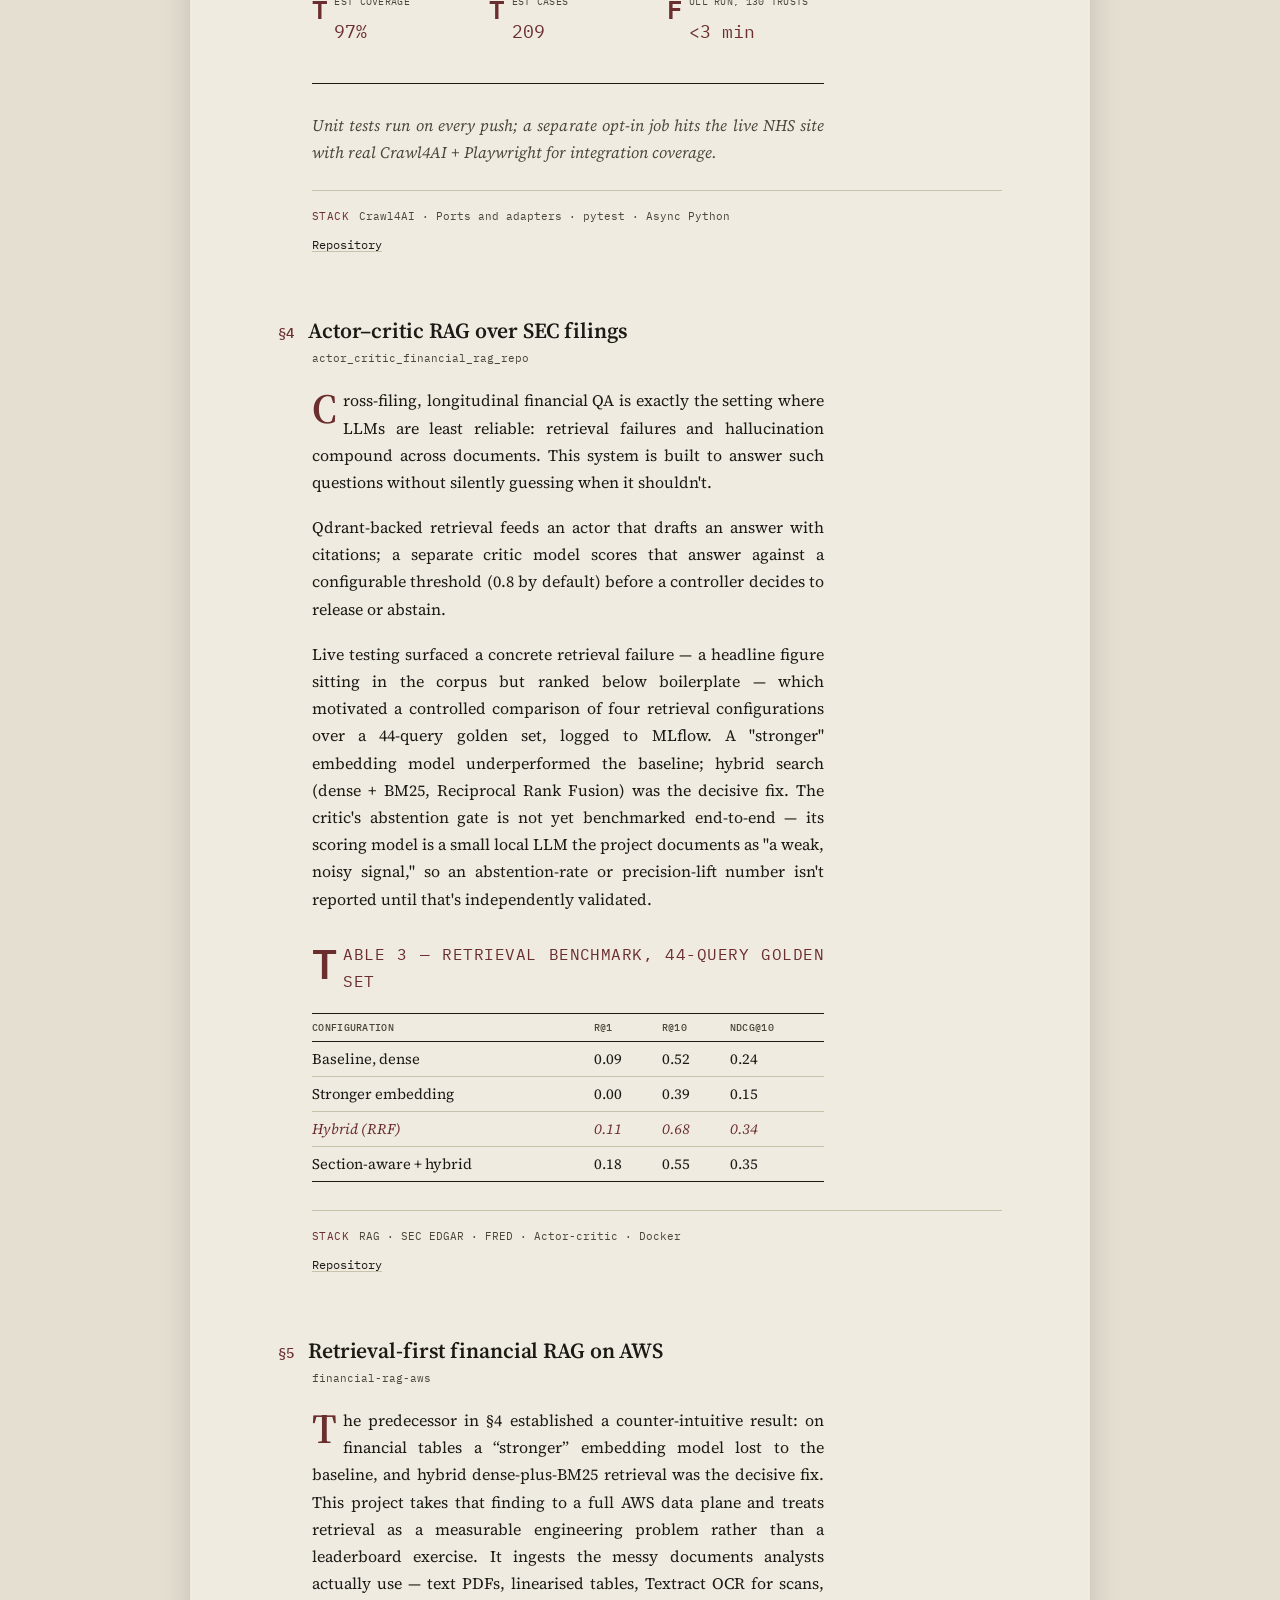
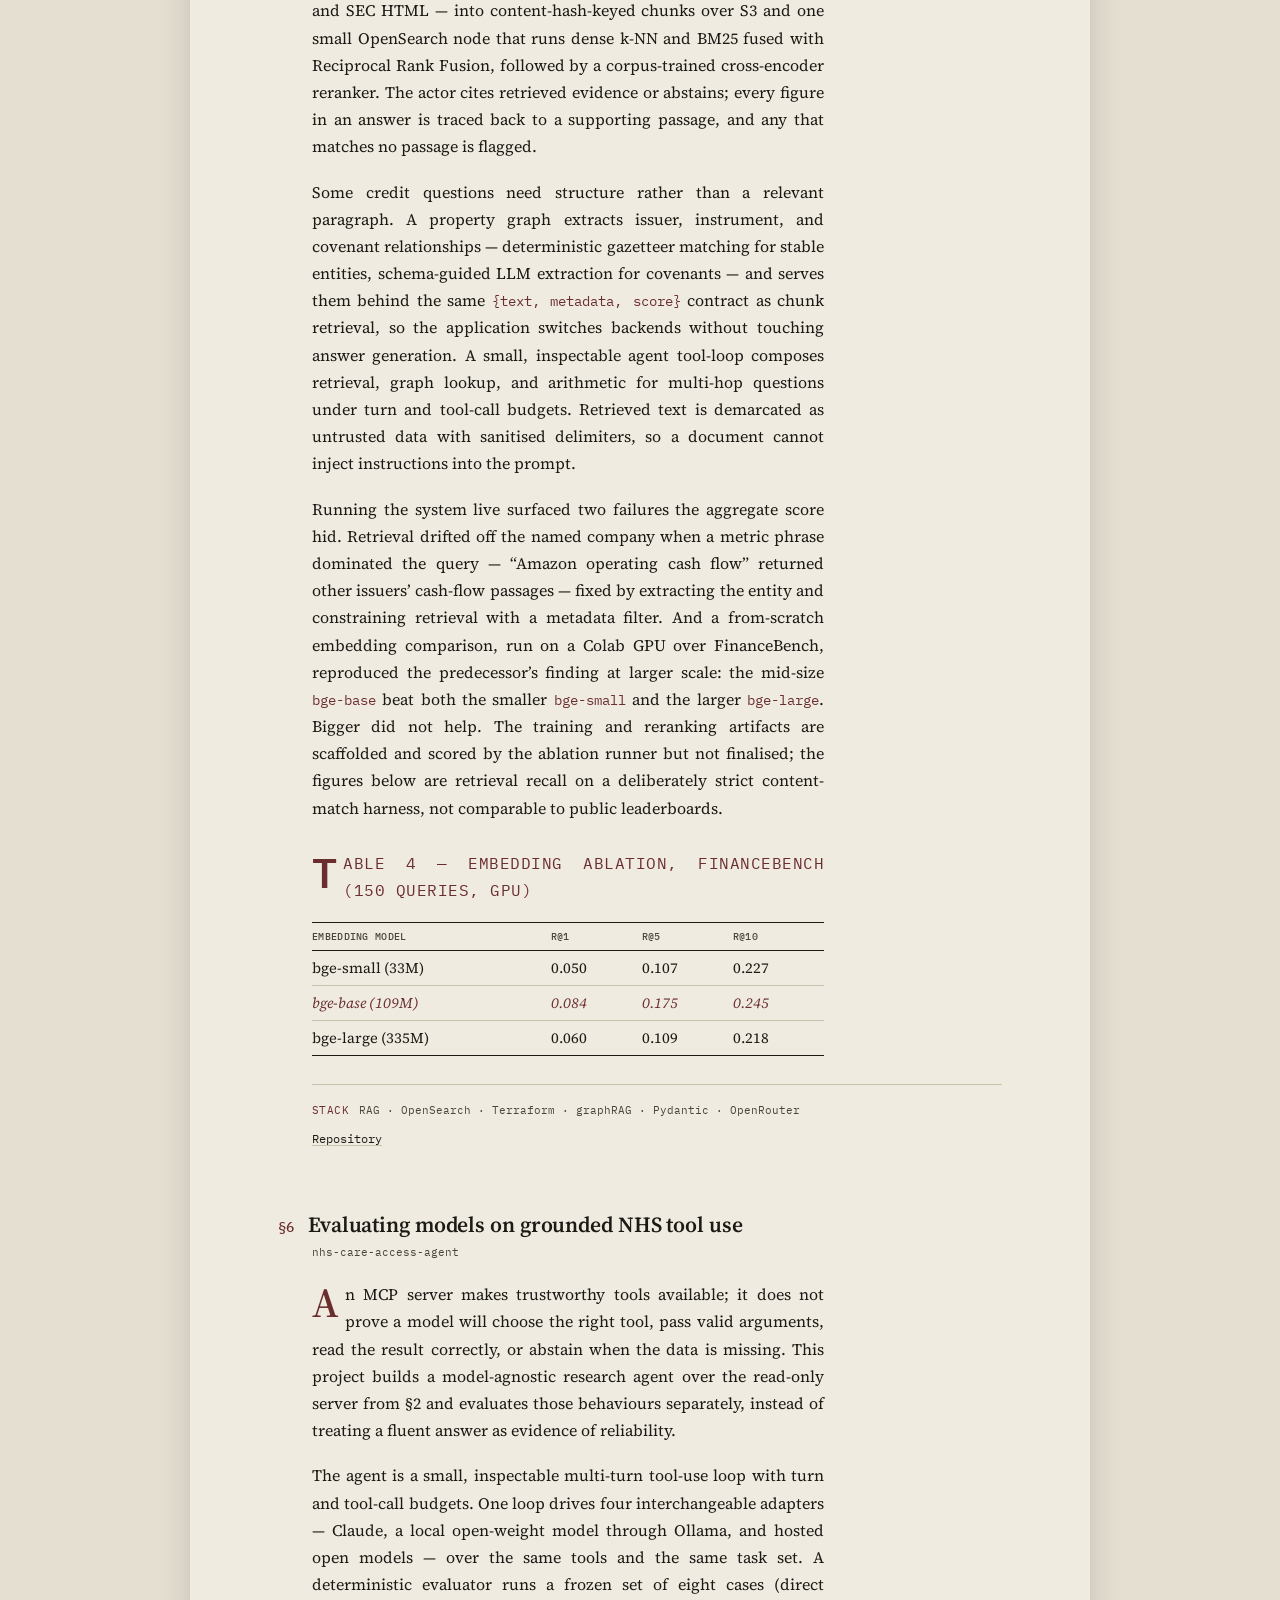
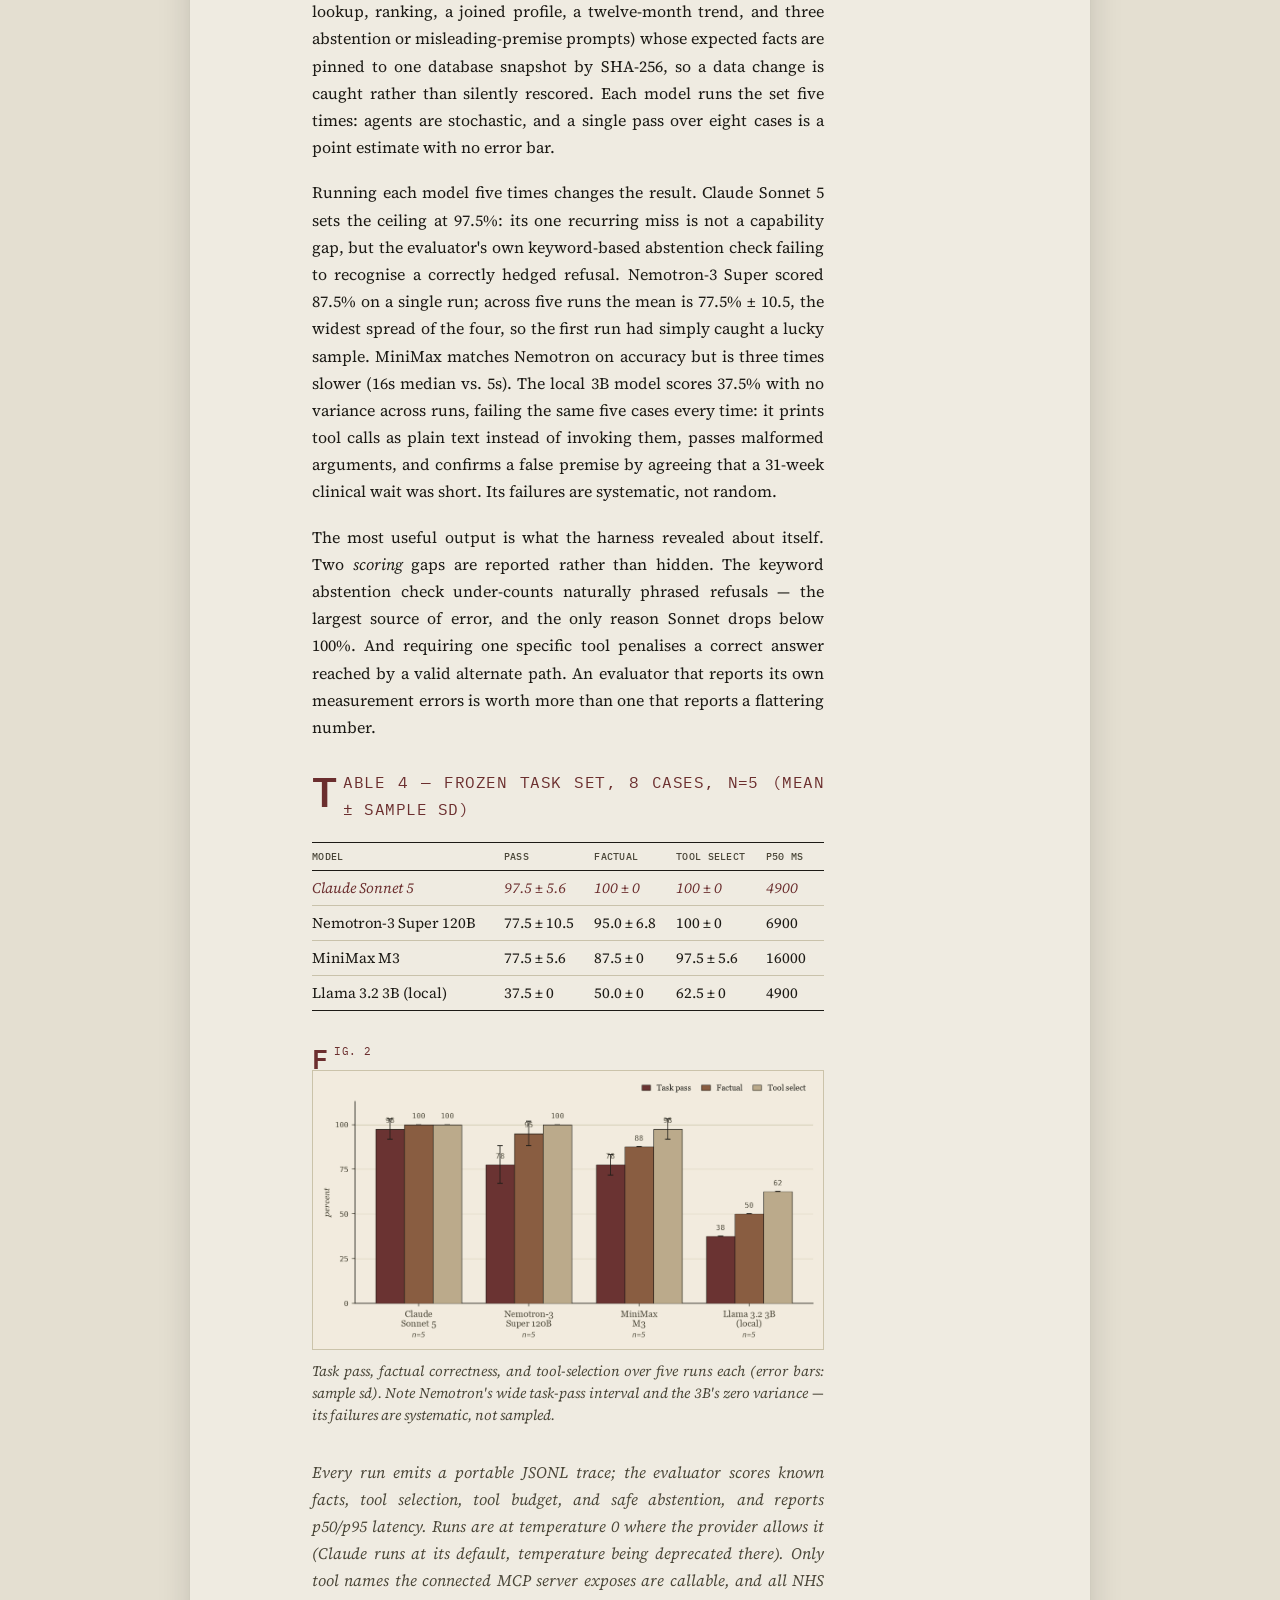
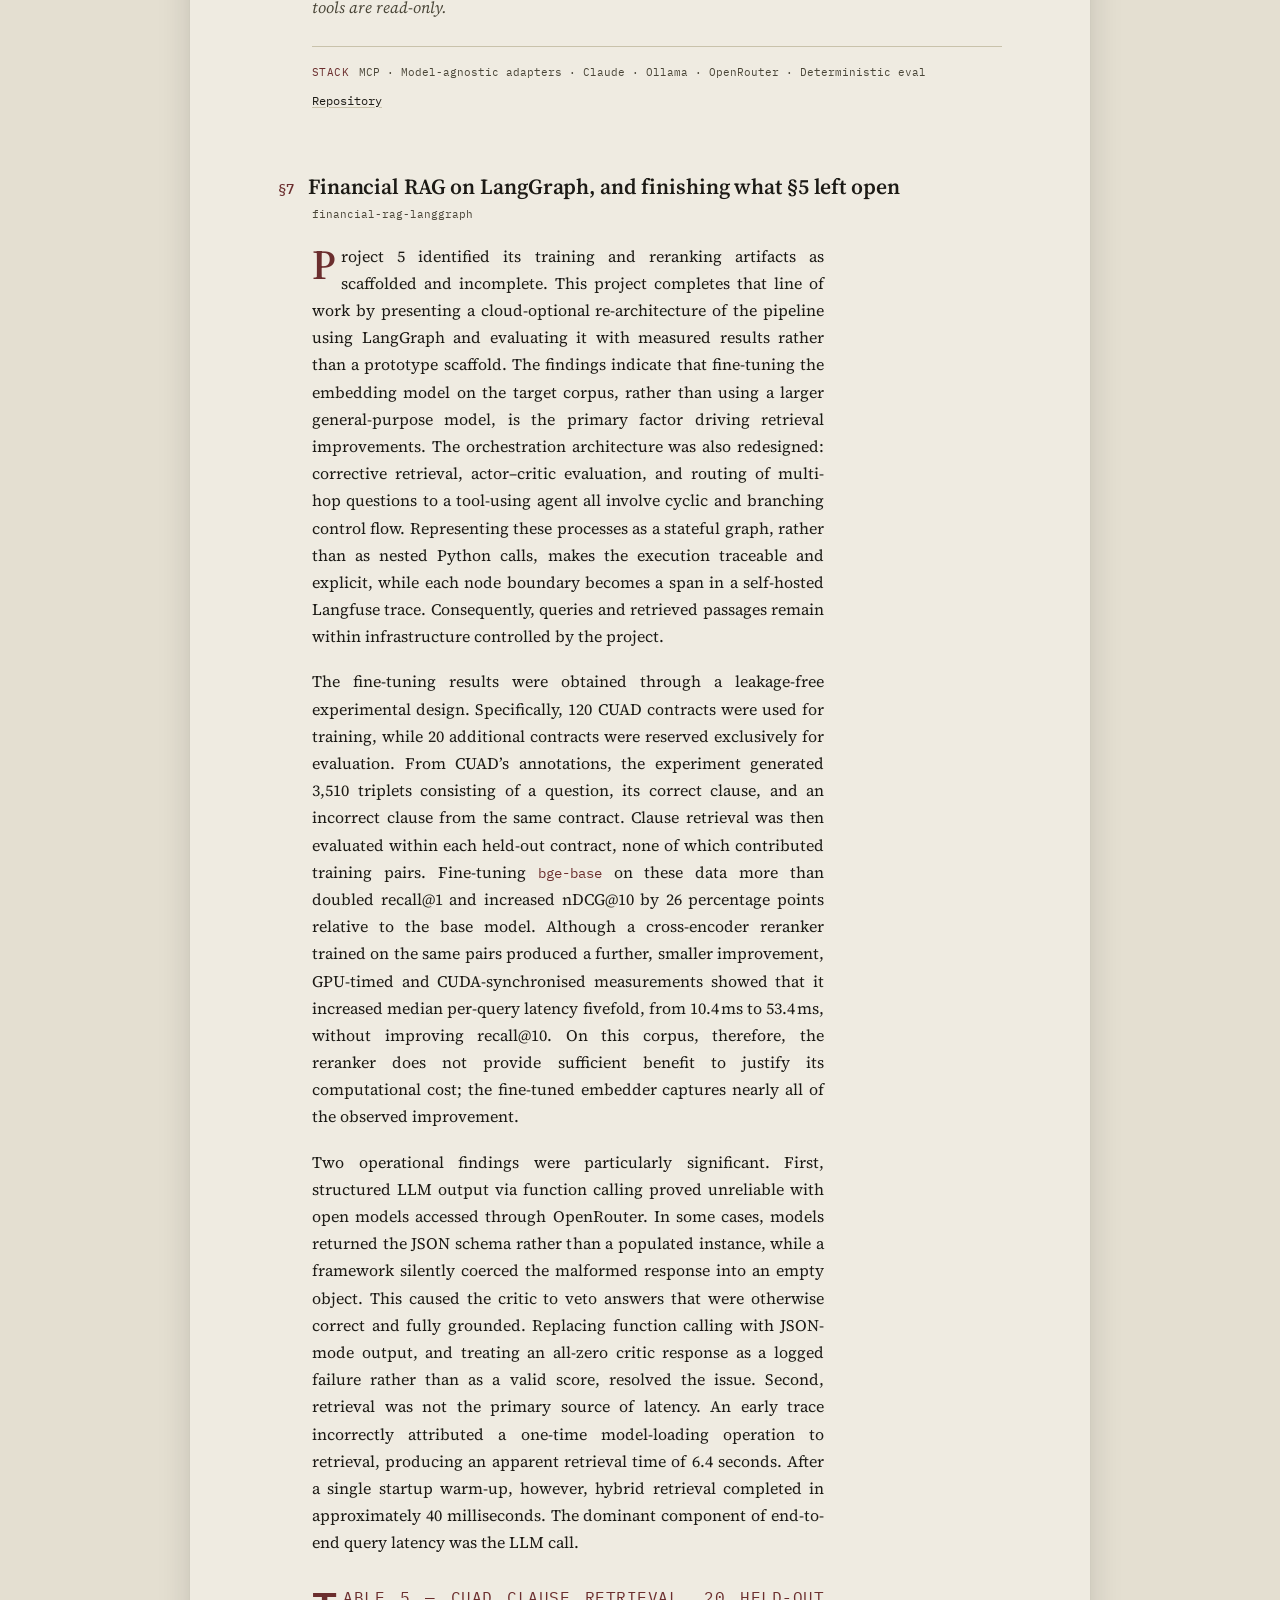
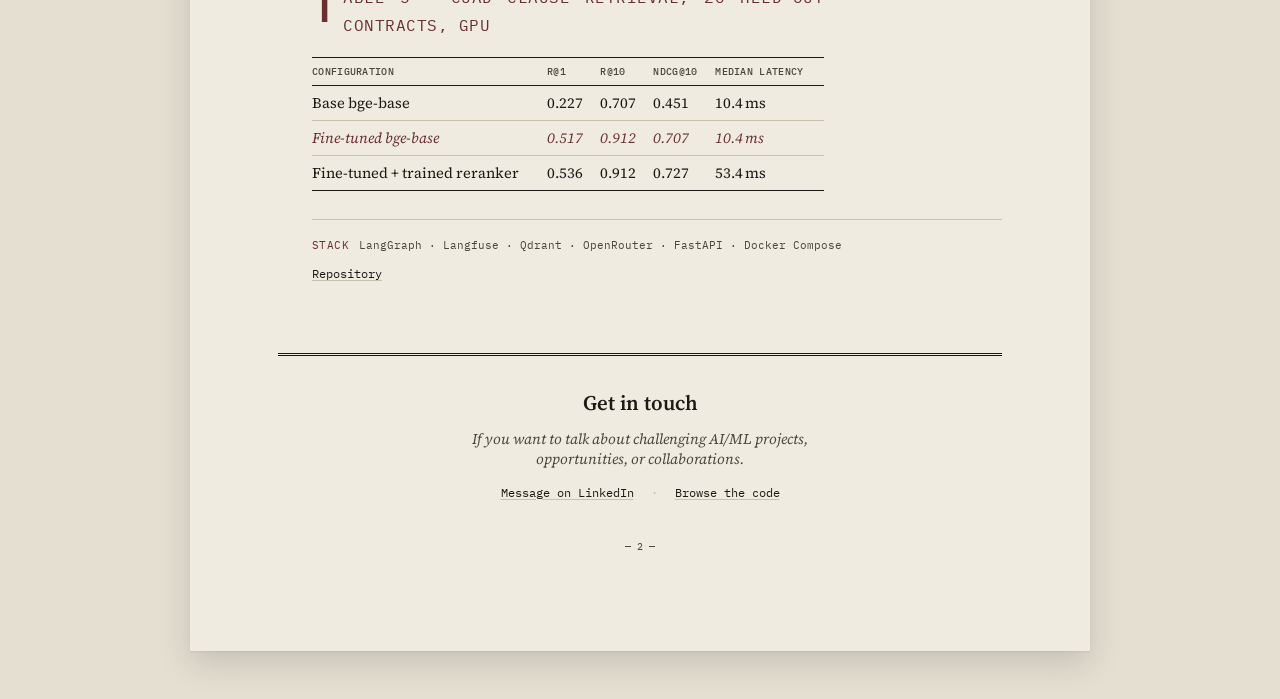
==== commit a281ecbb: "Simplify §6 for readability: shorter sentences, fewer idioms" ====
--- a/applied-ml.html
+++ b/applied-ml.html
@@ -478,8 +478,8 @@
     <div class="paper-body">
       <p>An MCP server makes trustworthy tools available; it does not prove a model will choose the right tool, pass valid arguments, read the result correctly, or abstain when the data is missing. This project builds a model-agnostic research agent over the read-only server from §2 and evaluates those behaviours separately, instead of treating a fluent answer as evidence of reliability.</p>
       <p>The agent is a small, inspectable multi-turn tool-use loop with turn and tool-call budgets. One loop drives four interchangeable adapters — Claude, a local open-weight model through Ollama, and hosted open models — over the same tools and the same task set. A deterministic evaluator runs a frozen set of eight cases (direct lookup, ranking, a joined profile, a twelve-month trend, and three abstention or misleading-premise prompts) whose expected facts are pinned to one database snapshot by SHA-256, so a data change is caught rather than silently rescored. Each model runs the set five times: agents are stochastic, and a single pass over eight cases is a point estimate with no error bar.</p>
-      <p>Running five times changes the reading. The frontier model, Claude Sonnet 5, sets a clean ceiling at 97.5% — and its one recurring miss is not a capability gap but the evaluator's own keyword-based abstention check failing to match a correctly hedged refusal. Nemotron-3 Super, which a single run had put at 87.5%, is really 77.5% ± 10.5: the point estimate had caught a good day, and its true spread is the widest of the four. MiniMax matches it on accuracy but is three times slower (16s median vs. 5s). The local 3B model is perfectly deterministic at 37.5% — it fails the same five cases every run: emitting tool calls as literal text without invoking them, passing malformed arguments, and confirming a false premise by agreeing a 31-week wait was one of the shortest in England. Its failures are systematic, not unlucky.</p>
-      <p>The most useful output is what the harness caught about itself. Two <em>scoring</em> gaps are reported rather than tuned away: the keyword abstention check under-counts naturally phrased refusals — the single largest distortion, and the reason even Sonnet drops below 100% — and pinning one required tool penalises a correct answer reached by a valid alternate path. An eval that surfaces its own measurement error is worth more than one that reports a flattering number.</p>
+      <p>Running each model five times changes the result. Claude Sonnet 5 sets the ceiling at 97.5%: its one recurring miss is not a capability gap, but the evaluator's own keyword-based abstention check failing to recognise a correctly hedged refusal. Nemotron-3 Super scored 87.5% on a single run; across five runs the mean is 77.5% &plusmn; 10.5, the widest spread of the four, so the first run had simply caught a lucky sample. MiniMax matches Nemotron on accuracy but is three times slower (16s median vs. 5s). The local 3B model scores 37.5% with no variance across runs, failing the same five cases every time: it prints tool calls as plain text instead of invoking them, passes malformed arguments, and confirms a false premise by agreeing that a 31-week clinical wait was short. Its failures are systematic, not random.</p>
+      <p>The most useful output is what the harness revealed about itself. Two <em>scoring</em> gaps are reported rather than hidden. The keyword abstention check under-counts naturally phrased refusals — the largest source of error, and the only reason Sonnet drops below 100%. And requiring one specific tool penalises a correct answer reached by a valid alternate path. An evaluator that reports its own measurement errors is worth more than one that reports a flattering number.</p>
 
       <div class="tbl-wrap">
         <p class="tbl-label">Table 4 — Frozen task set, 8 cases, n=5 (mean ± sample sd)</p>
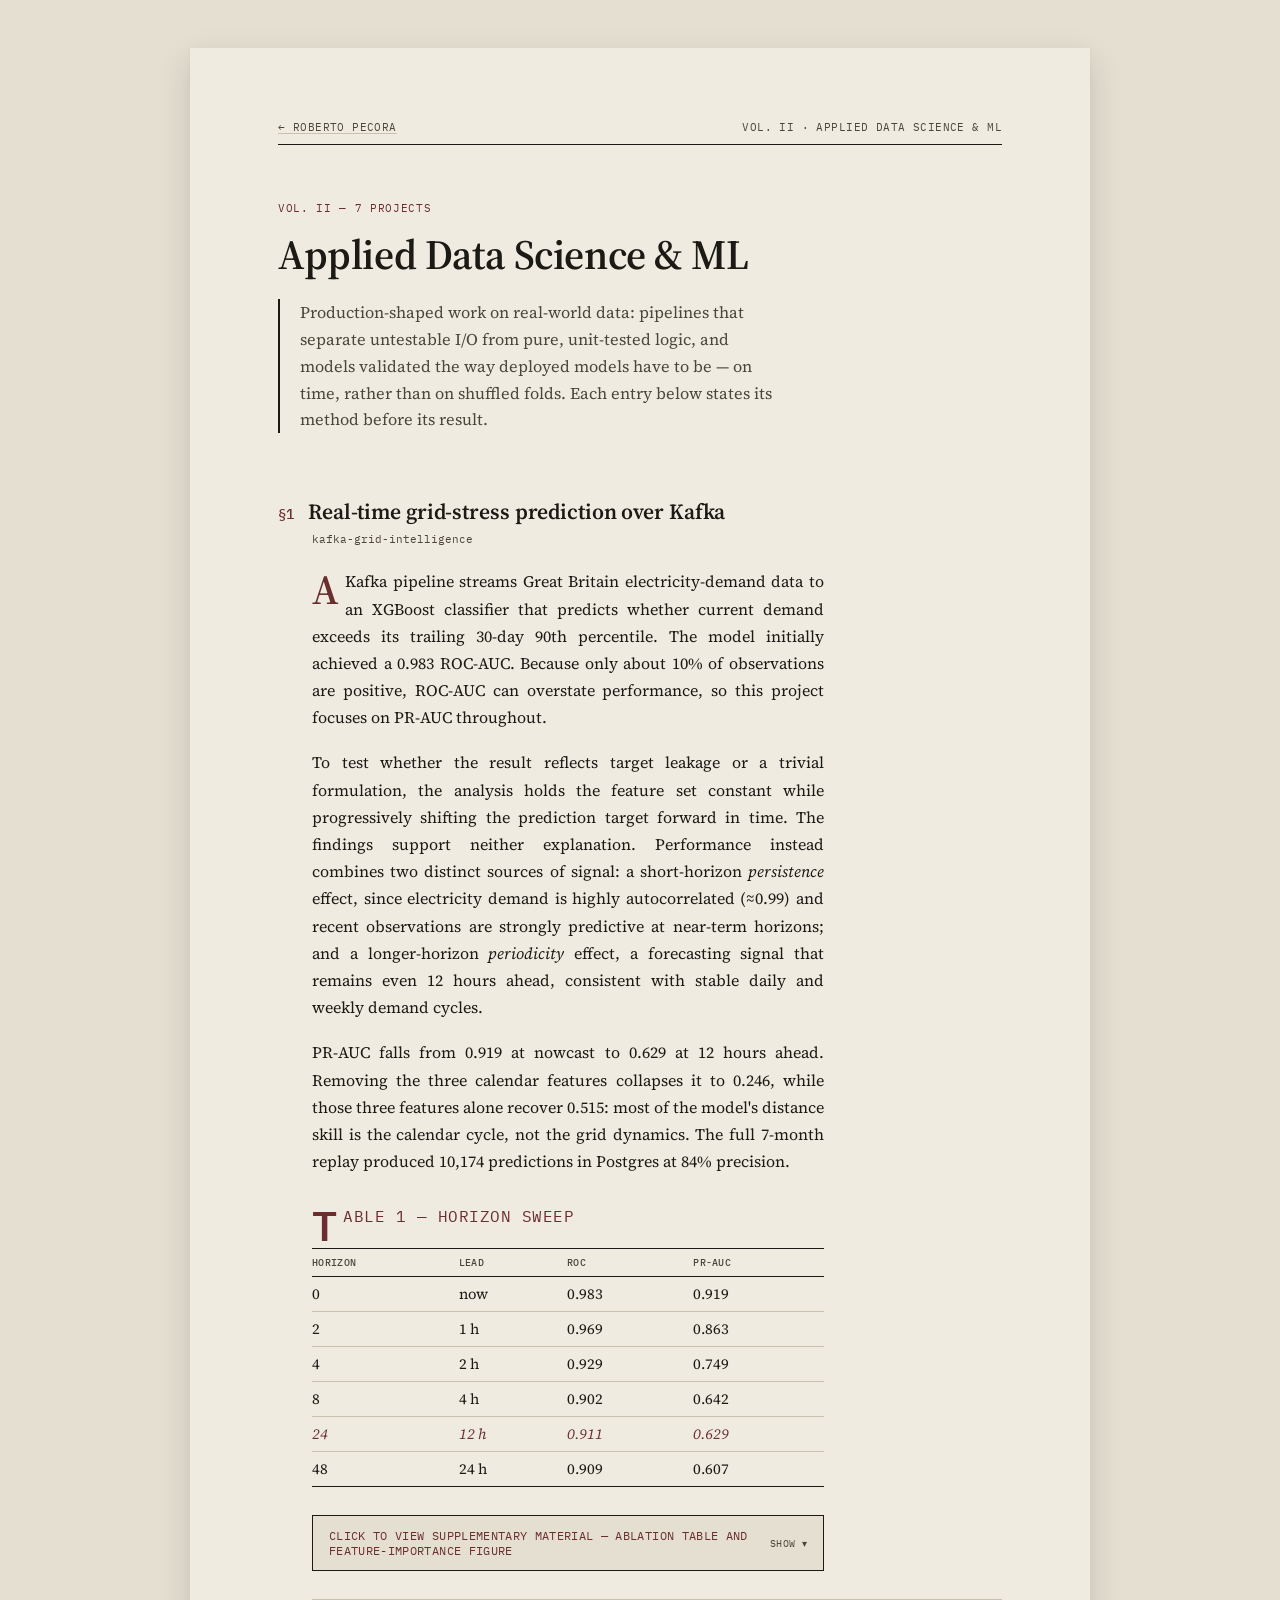
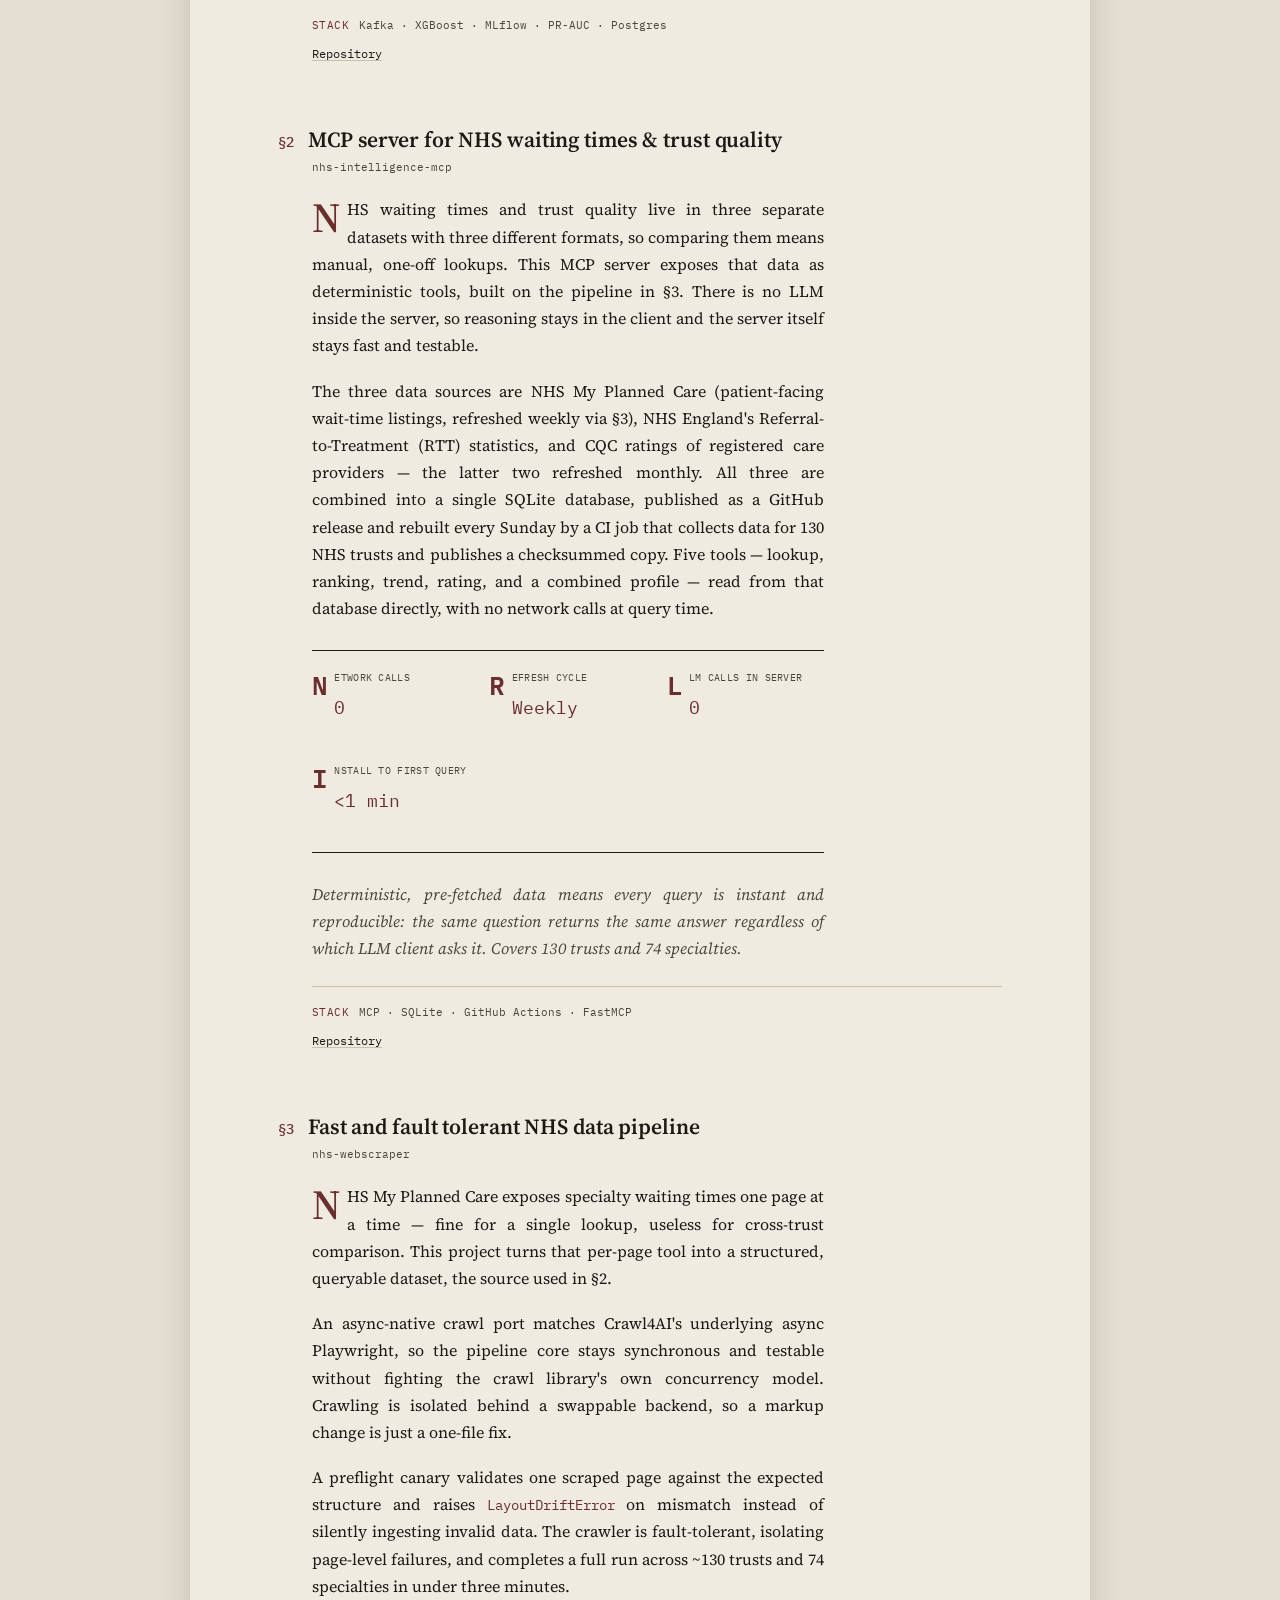
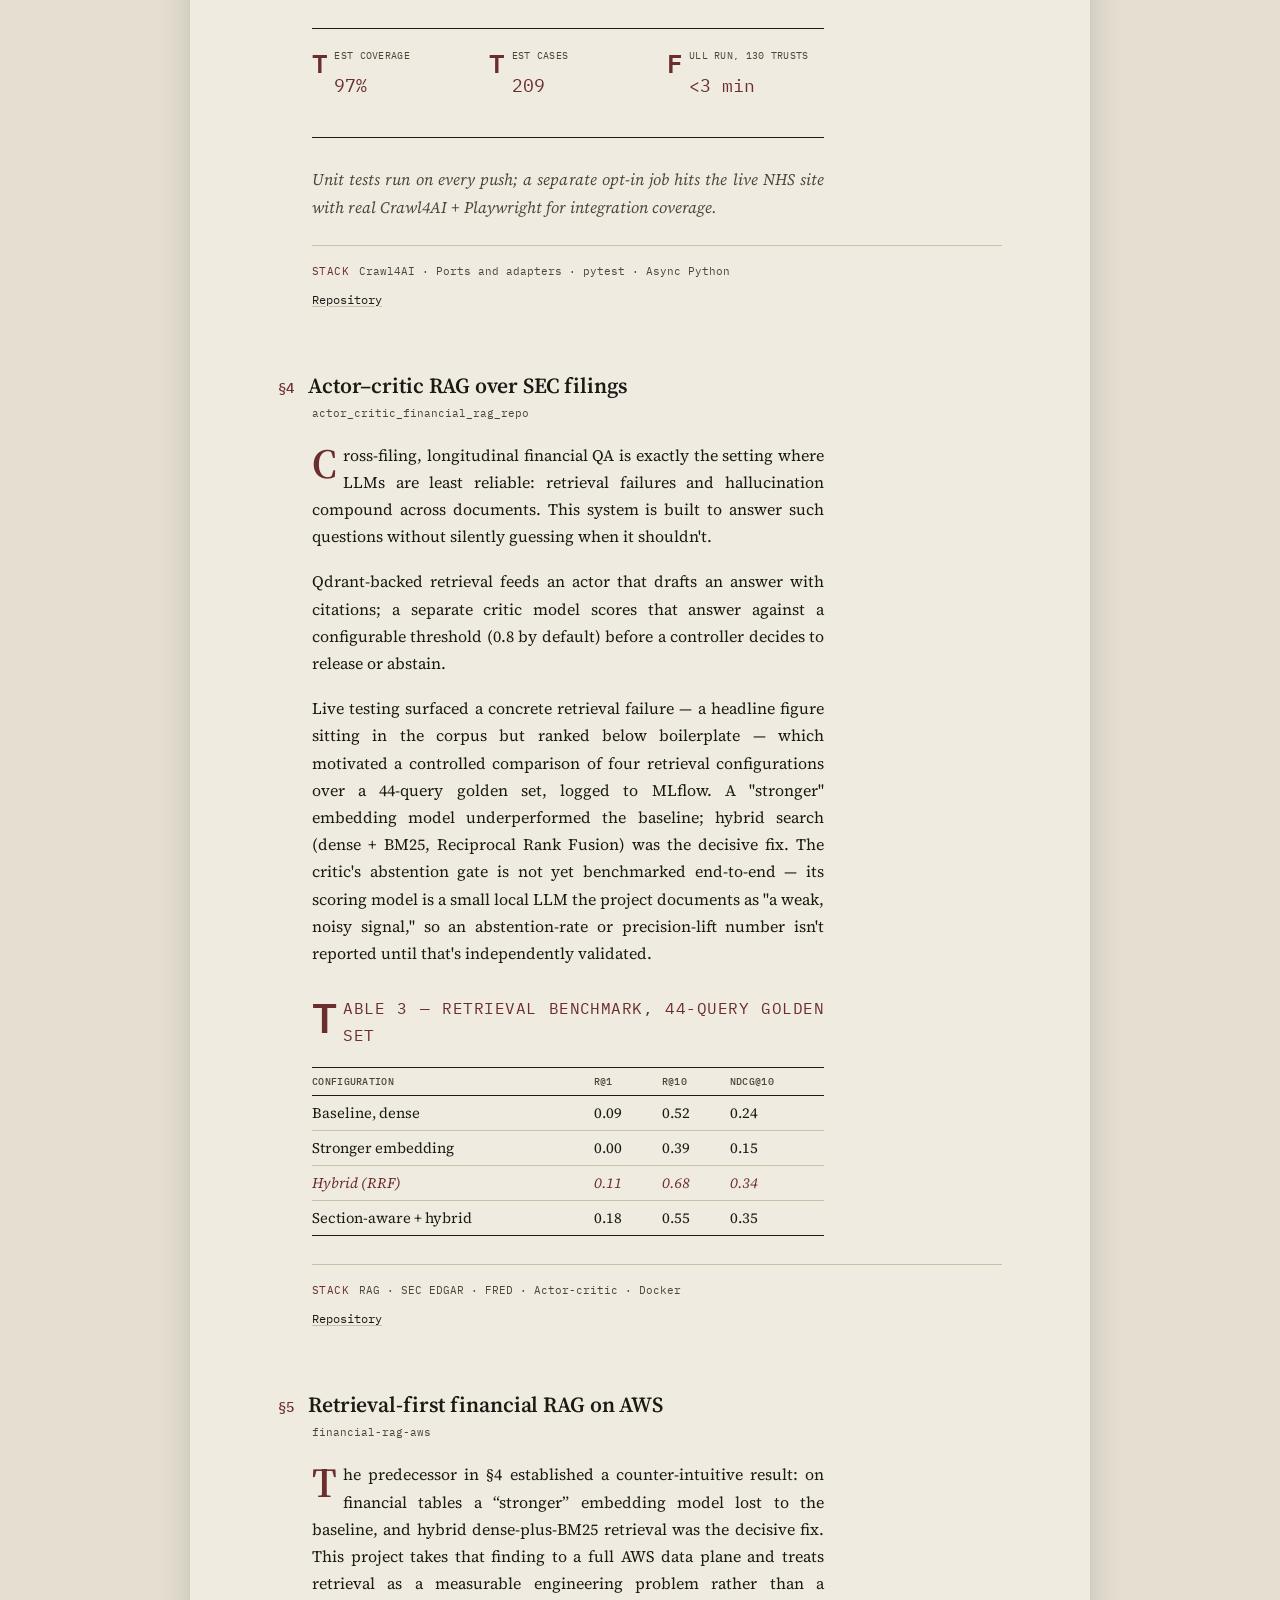
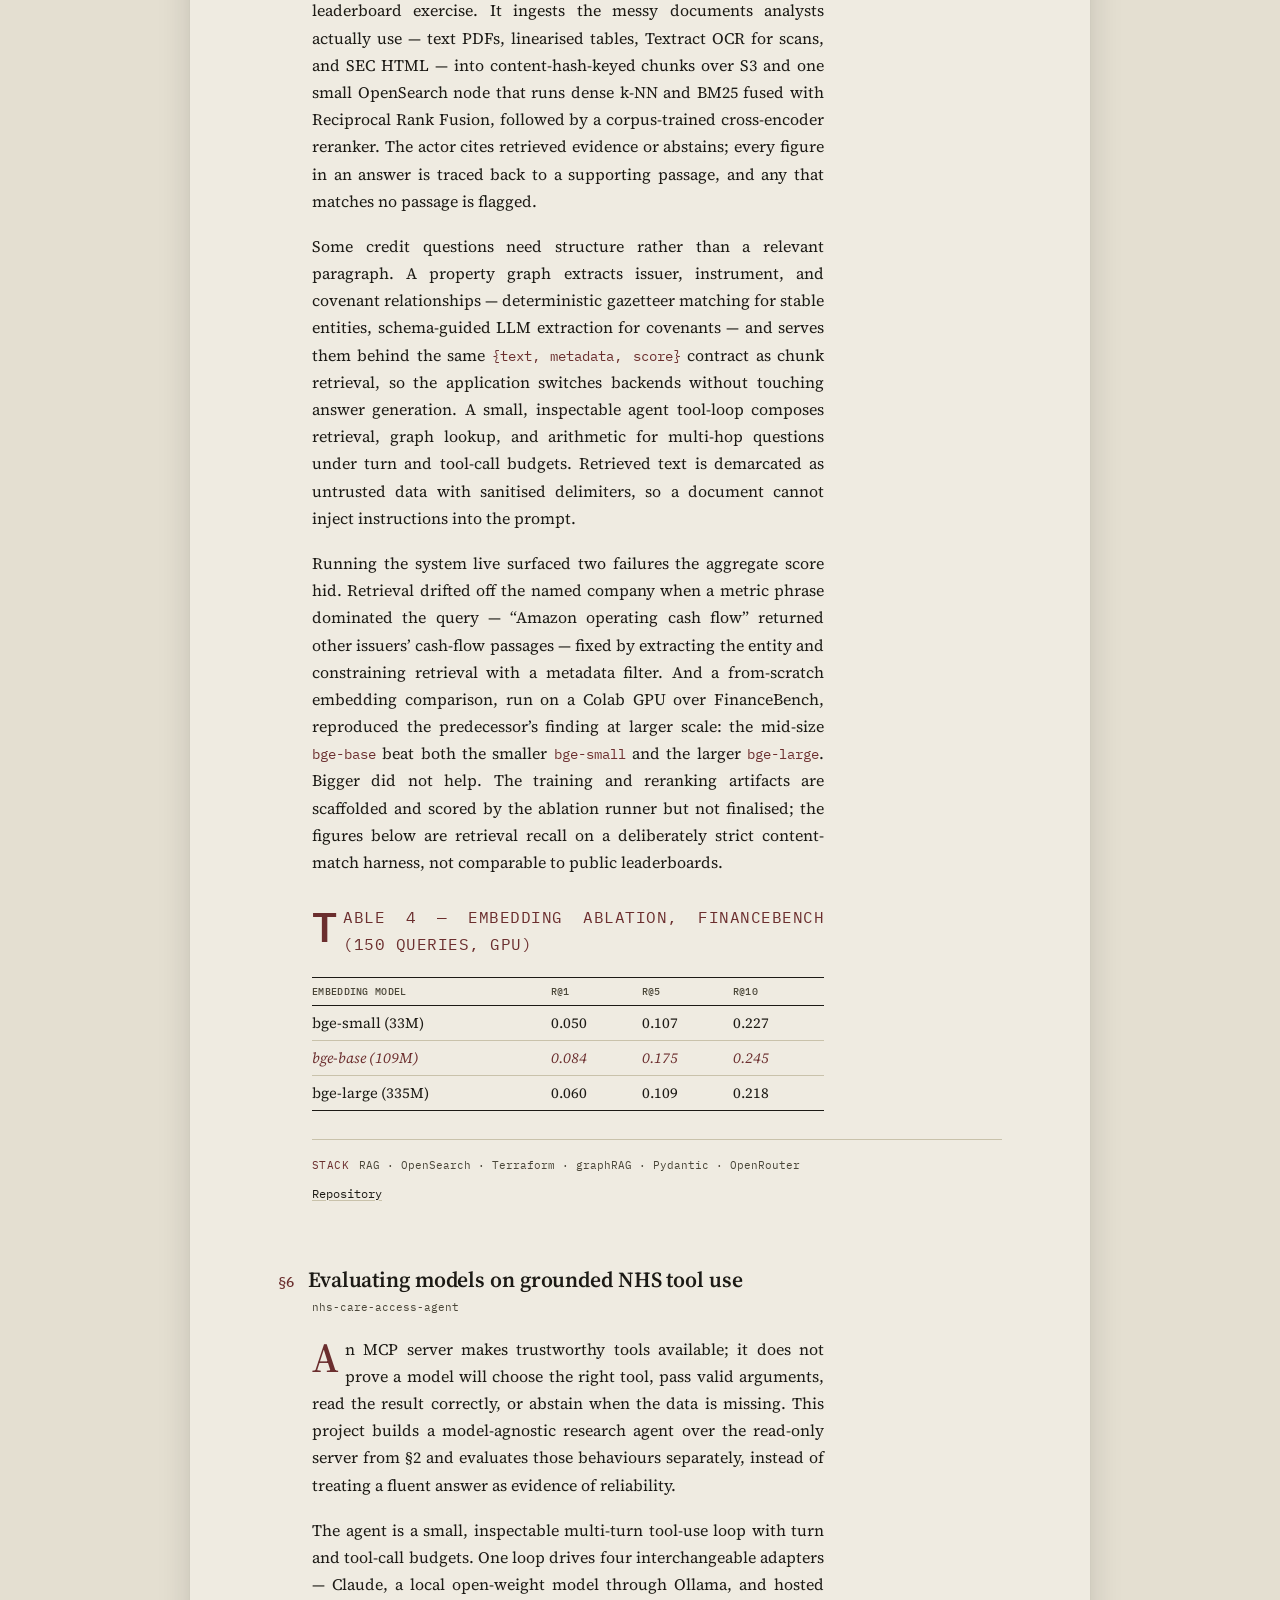
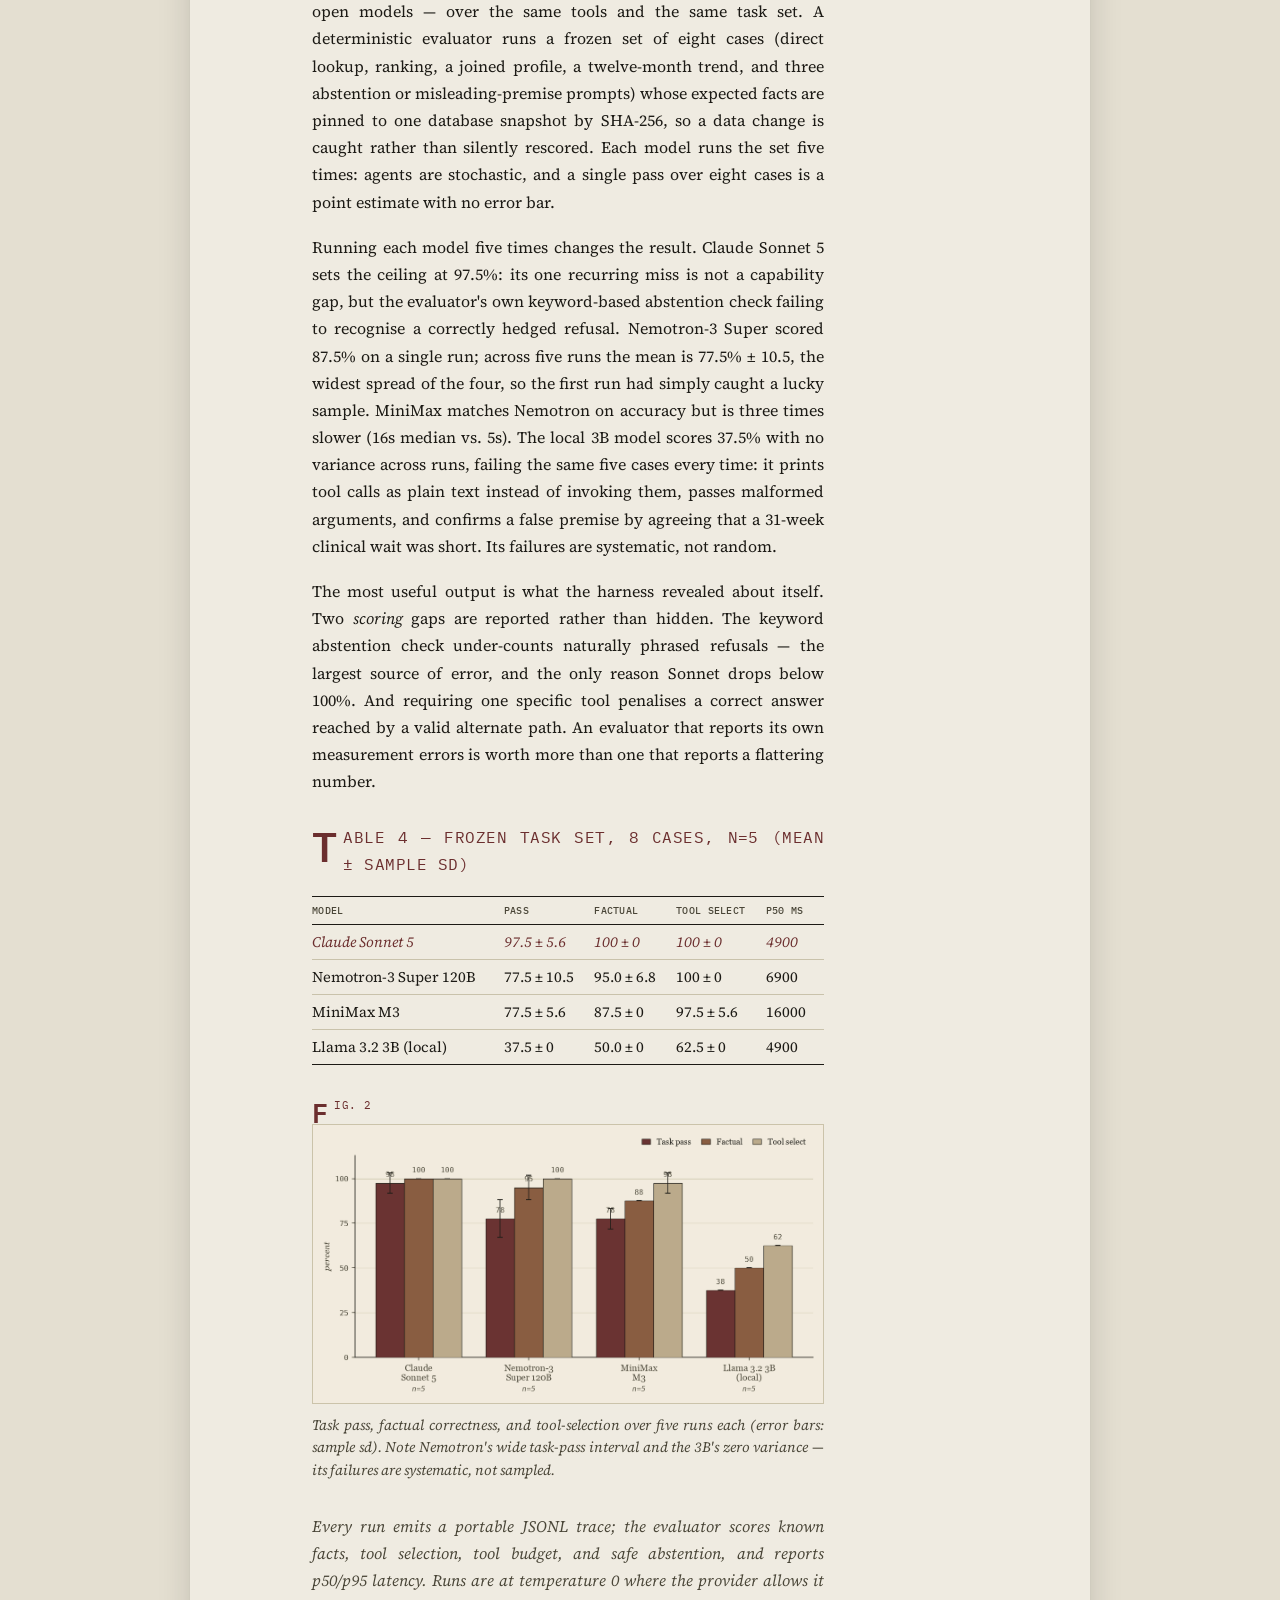
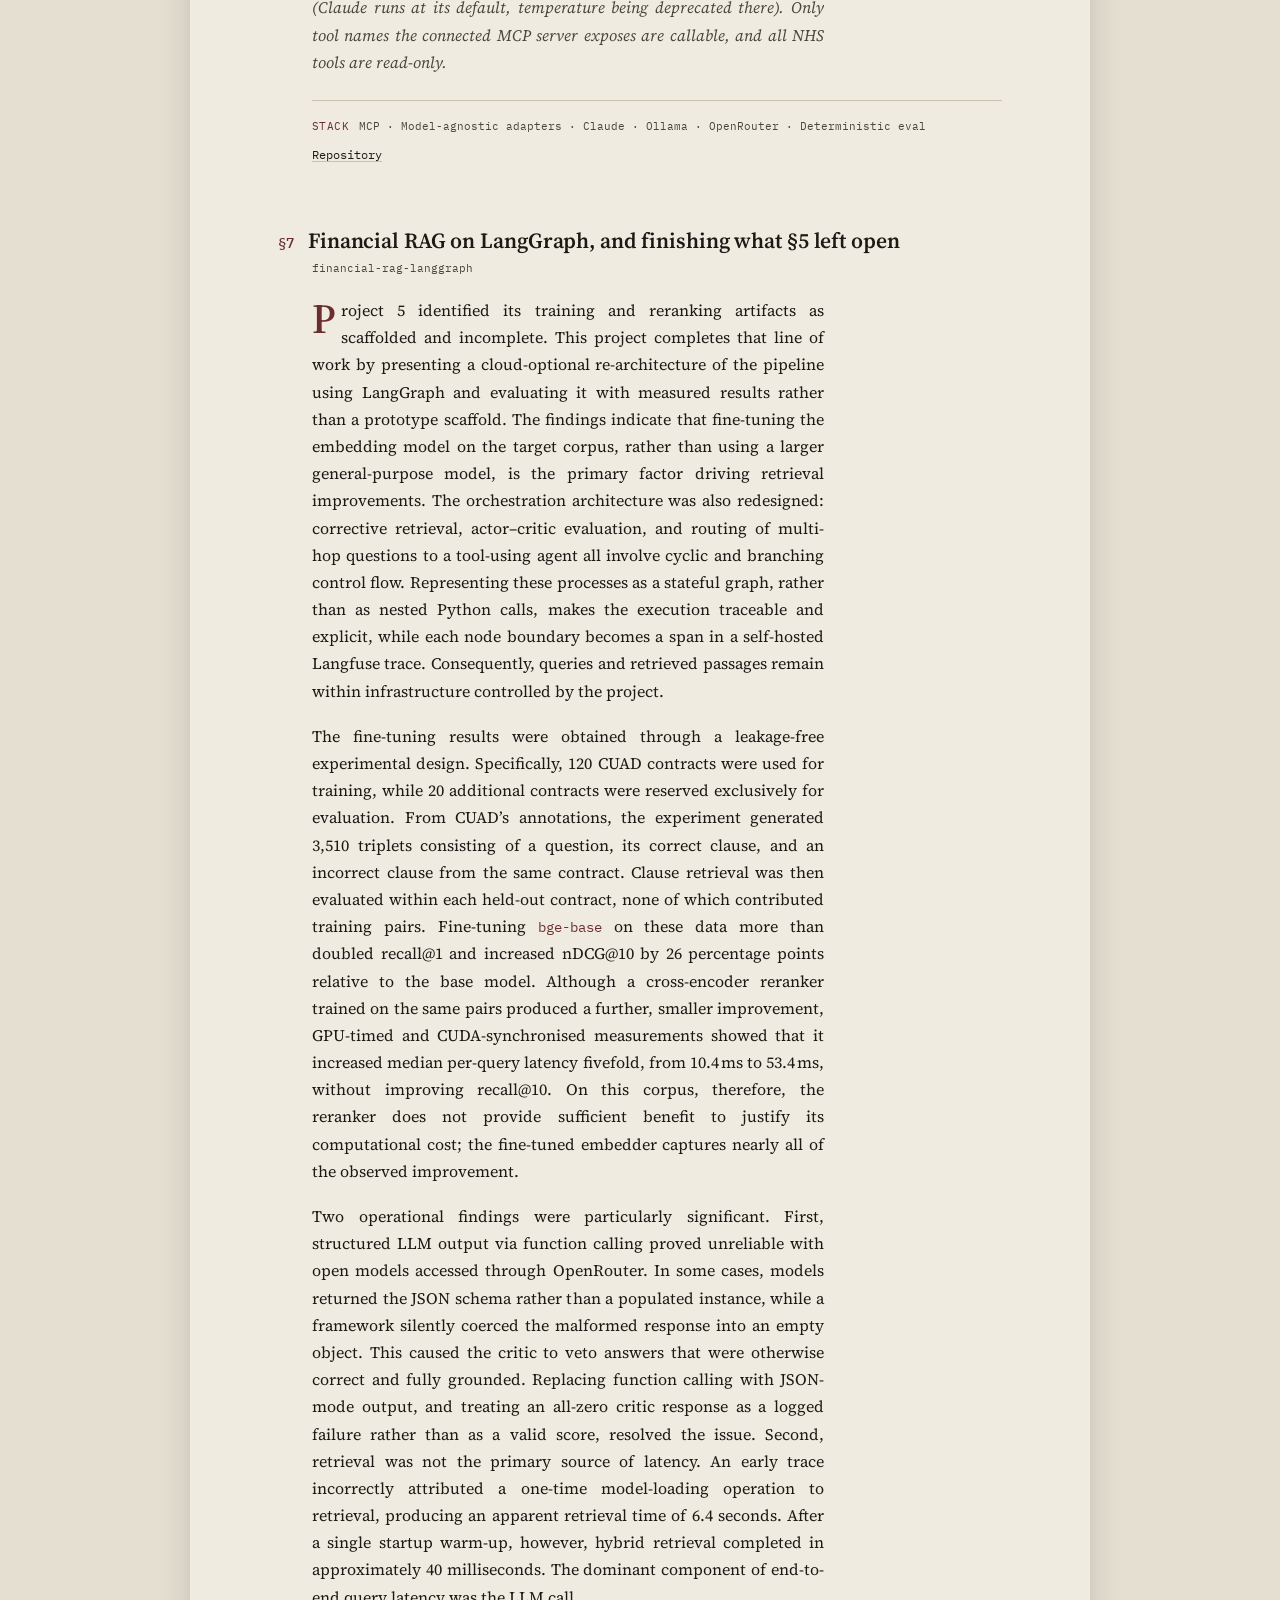
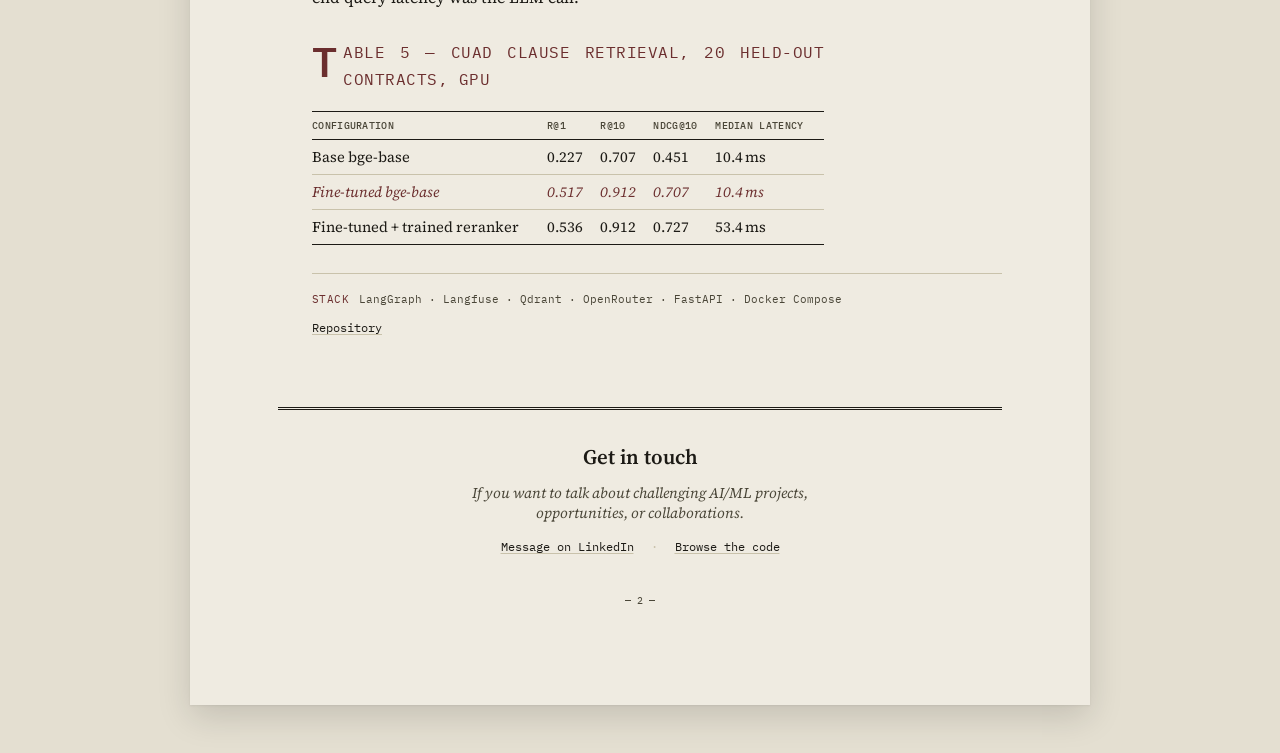
==== commit e02bcbc5: "Rephrase MCP server project" ====
--- a/applied-ml.html
+++ b/applied-ml.html
@@ -389,8 +389,8 @@
     <div class="section-num"><span class="num">§2</span><h2>MCP server for NHS waiting times &amp; trust quality</h2></div>
     <p class="section-meta">nhs-intelligence-mcp</p>
     <div class="paper-body">
-      <p>Comparing NHS waiting times and trust quality across providers means pulling from three separate, differently-shaped sources by hand. This is an MCP server that exposes that data as deterministic tools, built on top of the dataset described in §3. There is no LLM inside the server itself, so reasoning happens in the client and the server stays fast and testable.</p>
-      <p>NHS My Planned Care (weekly, via §3), NHS England RTT (monthly), and CQC HSCA Active Locations (monthly) are ingested into a single SQLite database, published as a GitHub release and refreshed by a Sunday CI run that scrapes 130 trusts and publishes a checksummed DB. Five tools — lookup, ranking, trend, rating, and a combined profile — read from that database with no network calls at query time.</p>
+      <p>NHS waiting times and trust quality live in three separate datasets with three different formats, so comparing them means manual, one-off lookups. This MCP server exposes that data as deterministic tools, built on the pipeline in §3. There is no LLM inside the server, so reasoning stays in the client and the server itself stays fast and testable.</p>
+      <p>The three data sources are NHS My Planned Care (patient-facing wait-time listings, refreshed weekly via §3), NHS England's Referral-to-Treatment (RTT) statistics, and CQC ratings of registered care providers &mdash; the latter two refreshed monthly. All three are combined into a single SQLite database, published as a GitHub release and rebuilt every Sunday by a CI job that collects data for 130 NHS trusts and publishes a checksummed copy. Five tools &mdash; lookup, ranking, trend, rating, and a combined profile &mdash; read from that database directly, with no network calls at query time.</p>
 
       <div class="stat-group">
         <div class="stat-group-item"><p class="stat-label">Network calls</p><p class="stat-value">0</p></div>
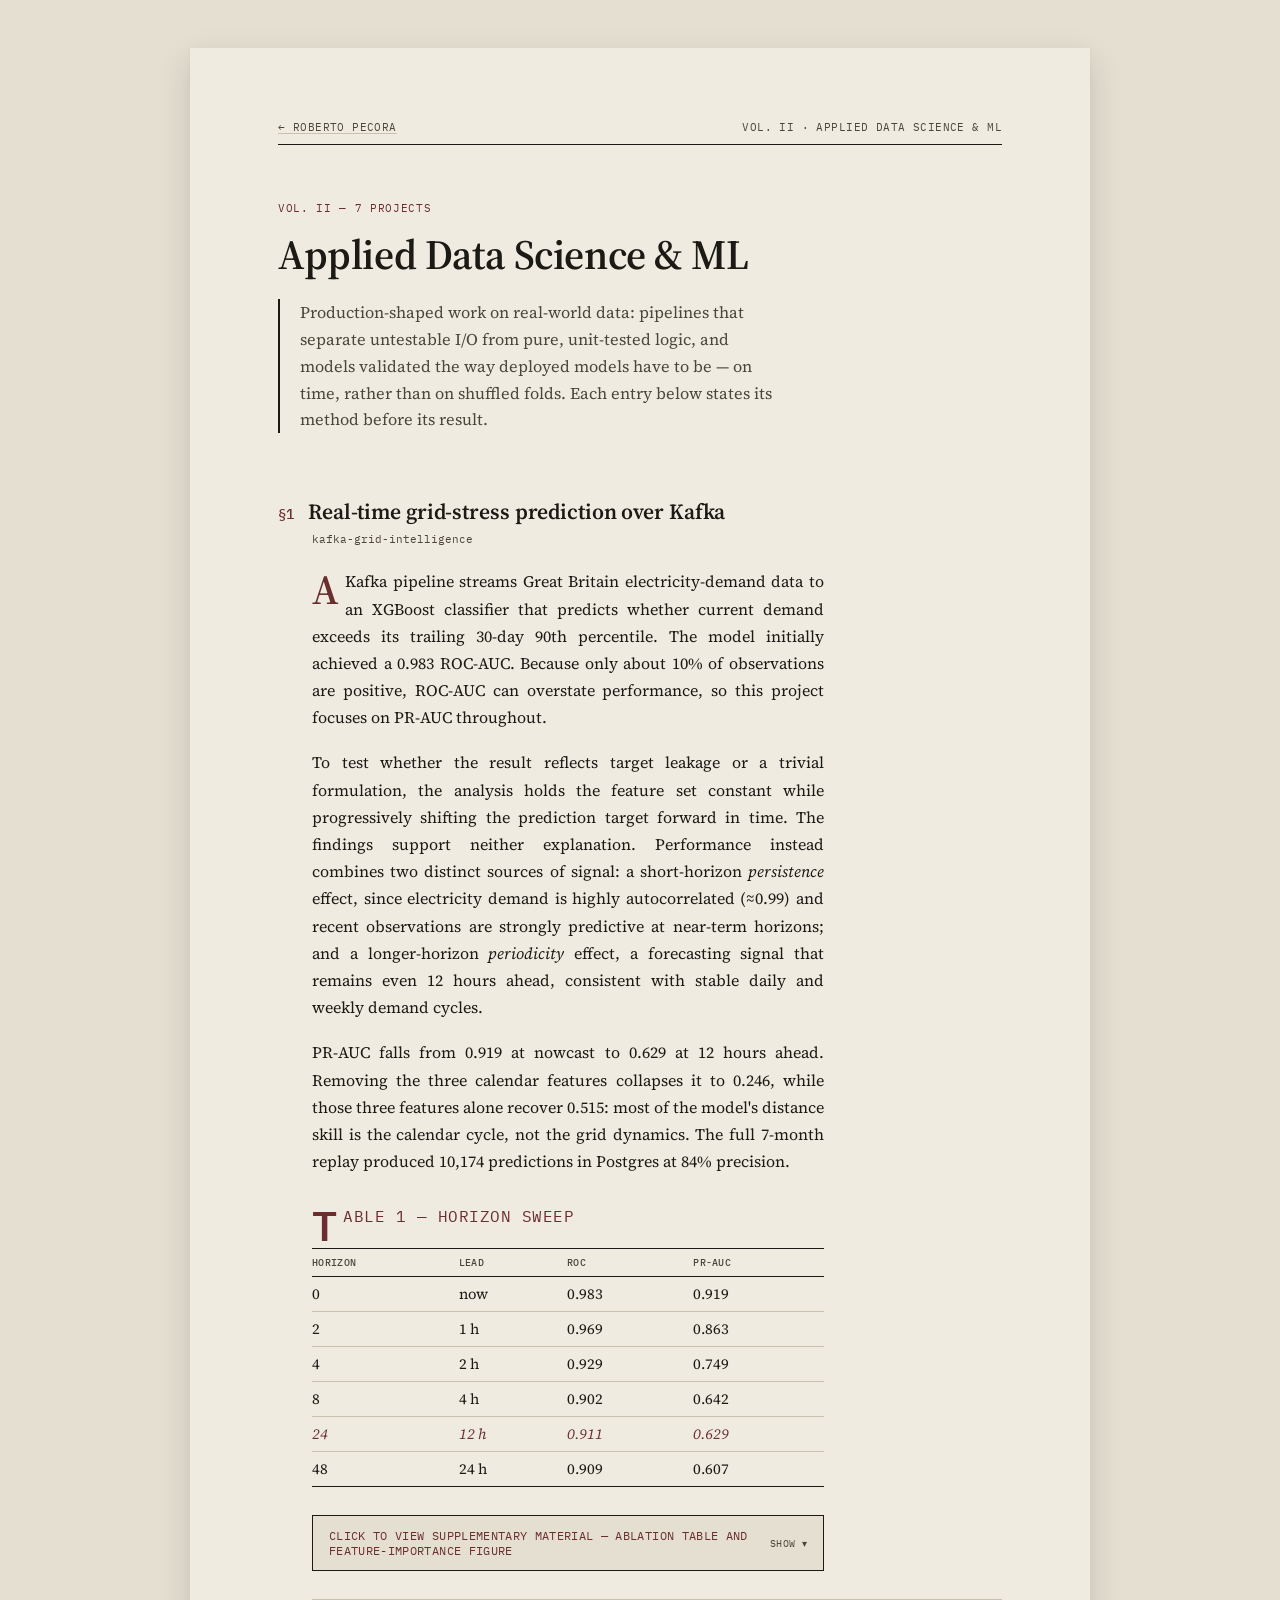
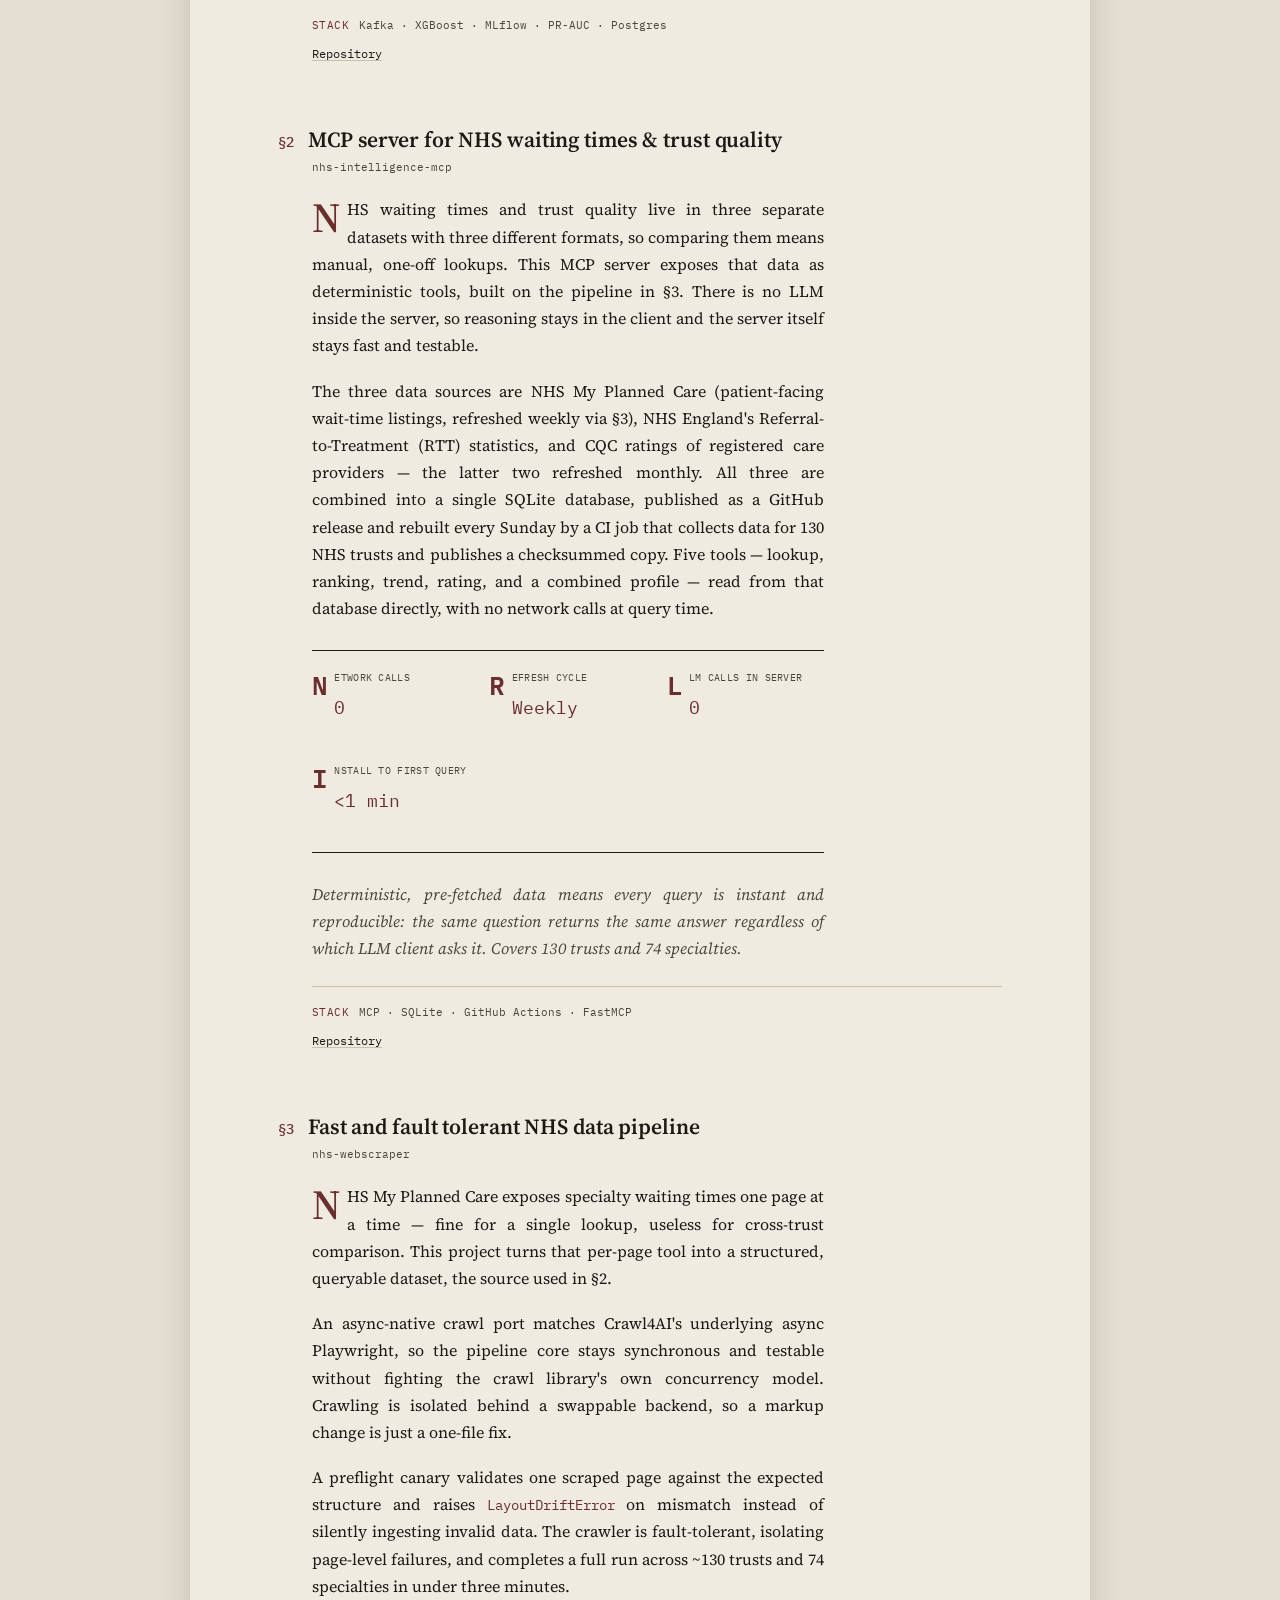
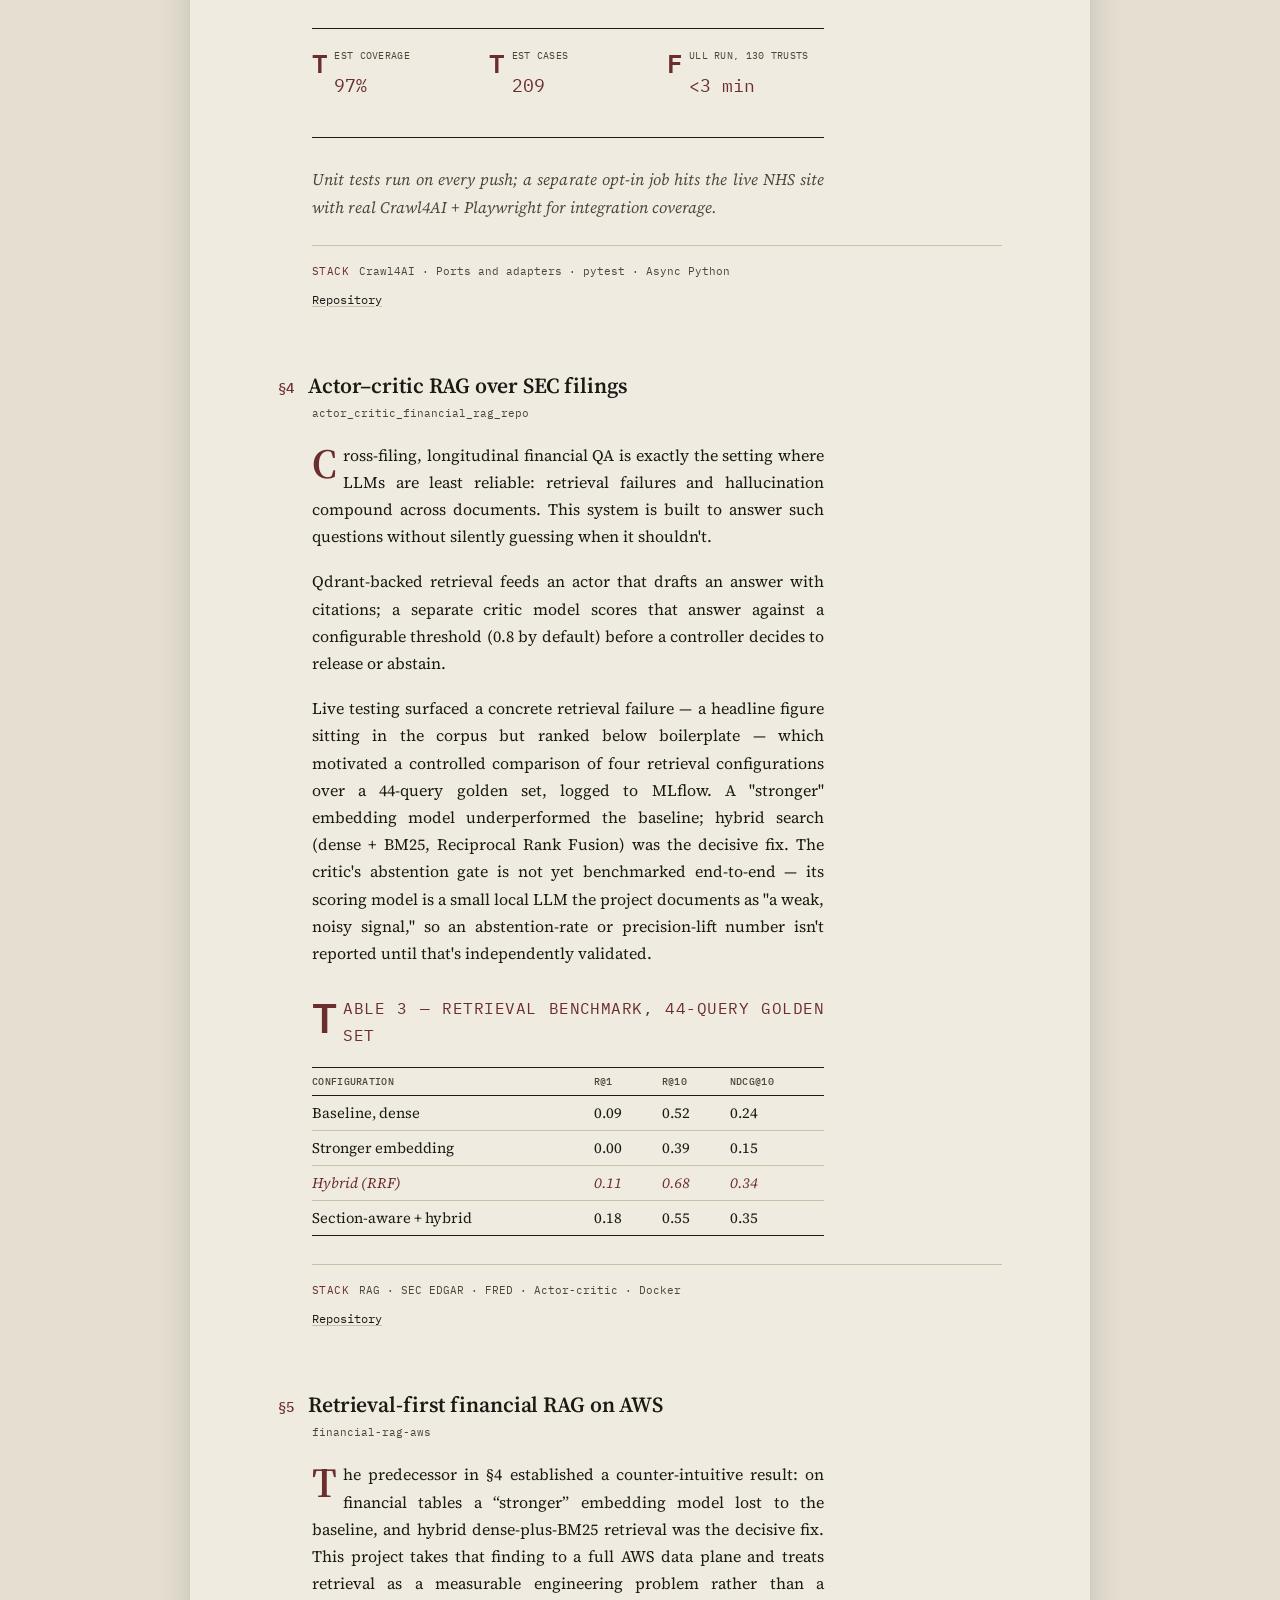
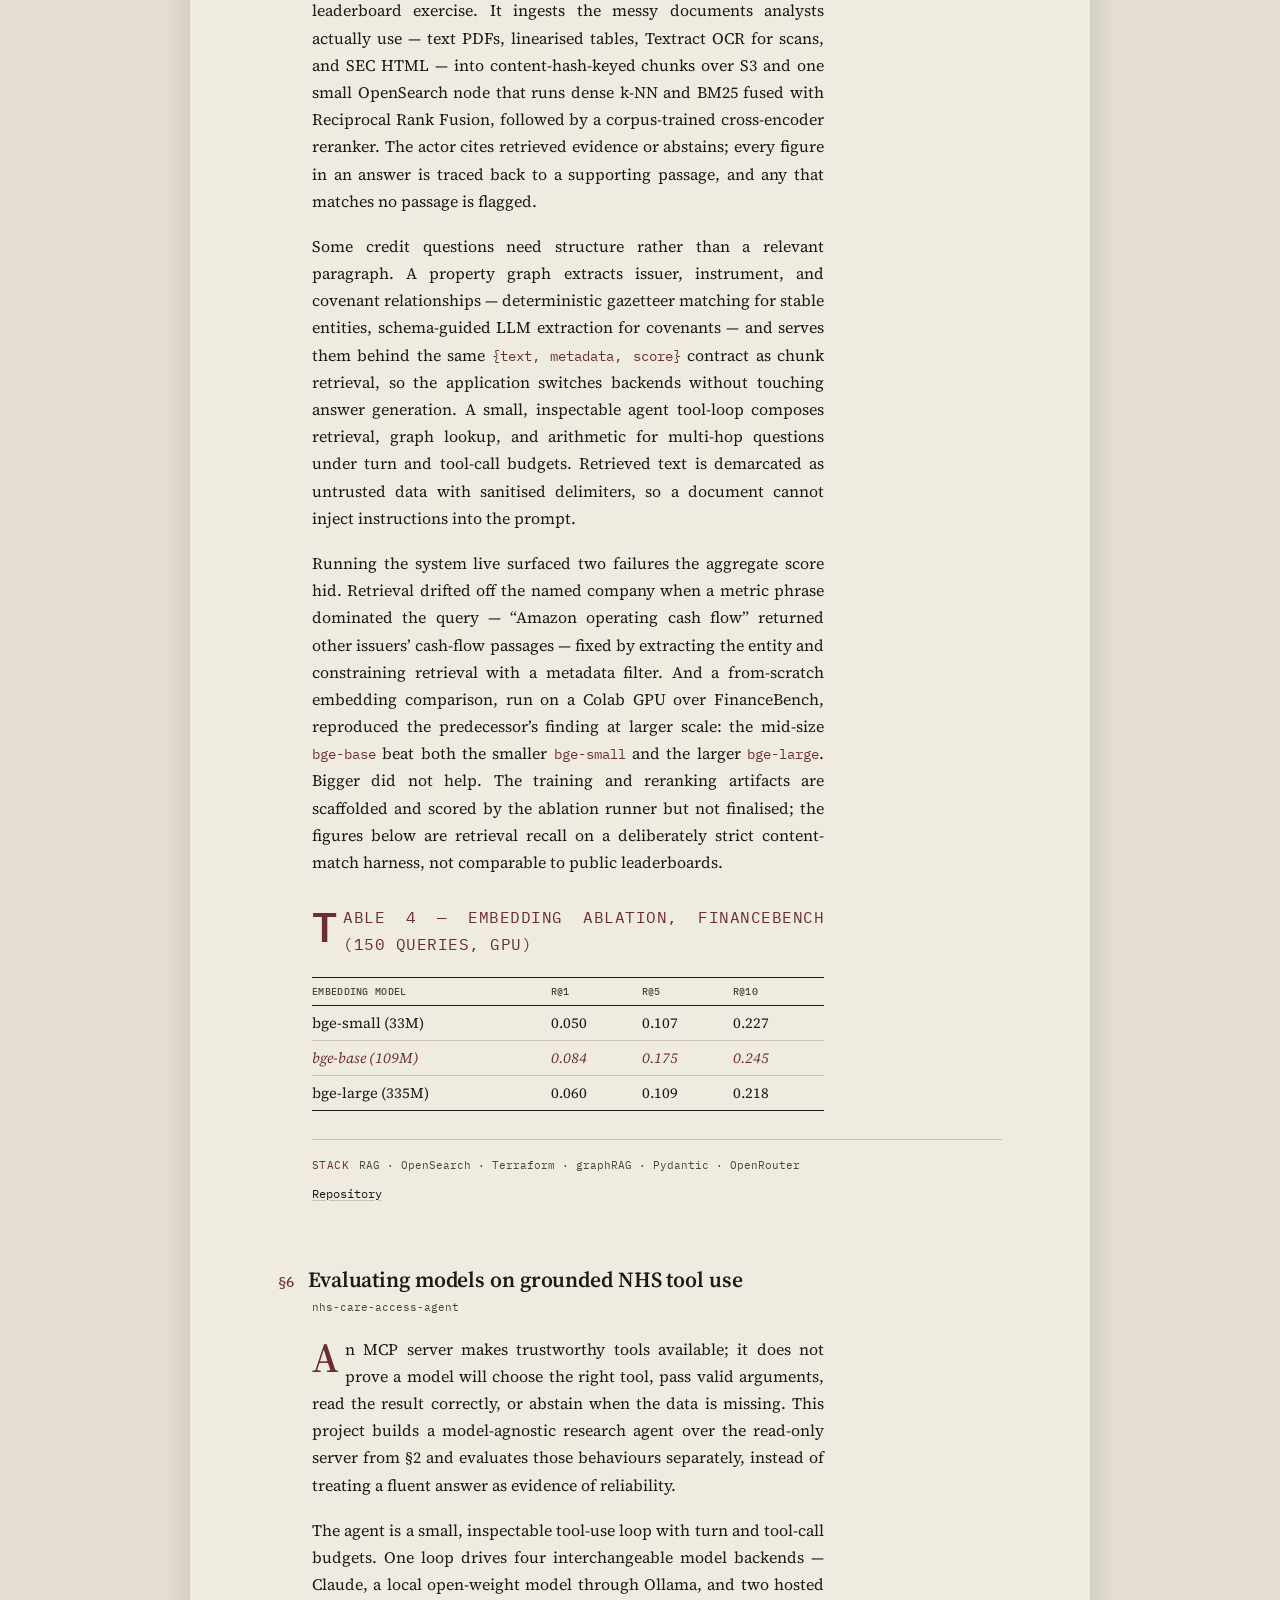
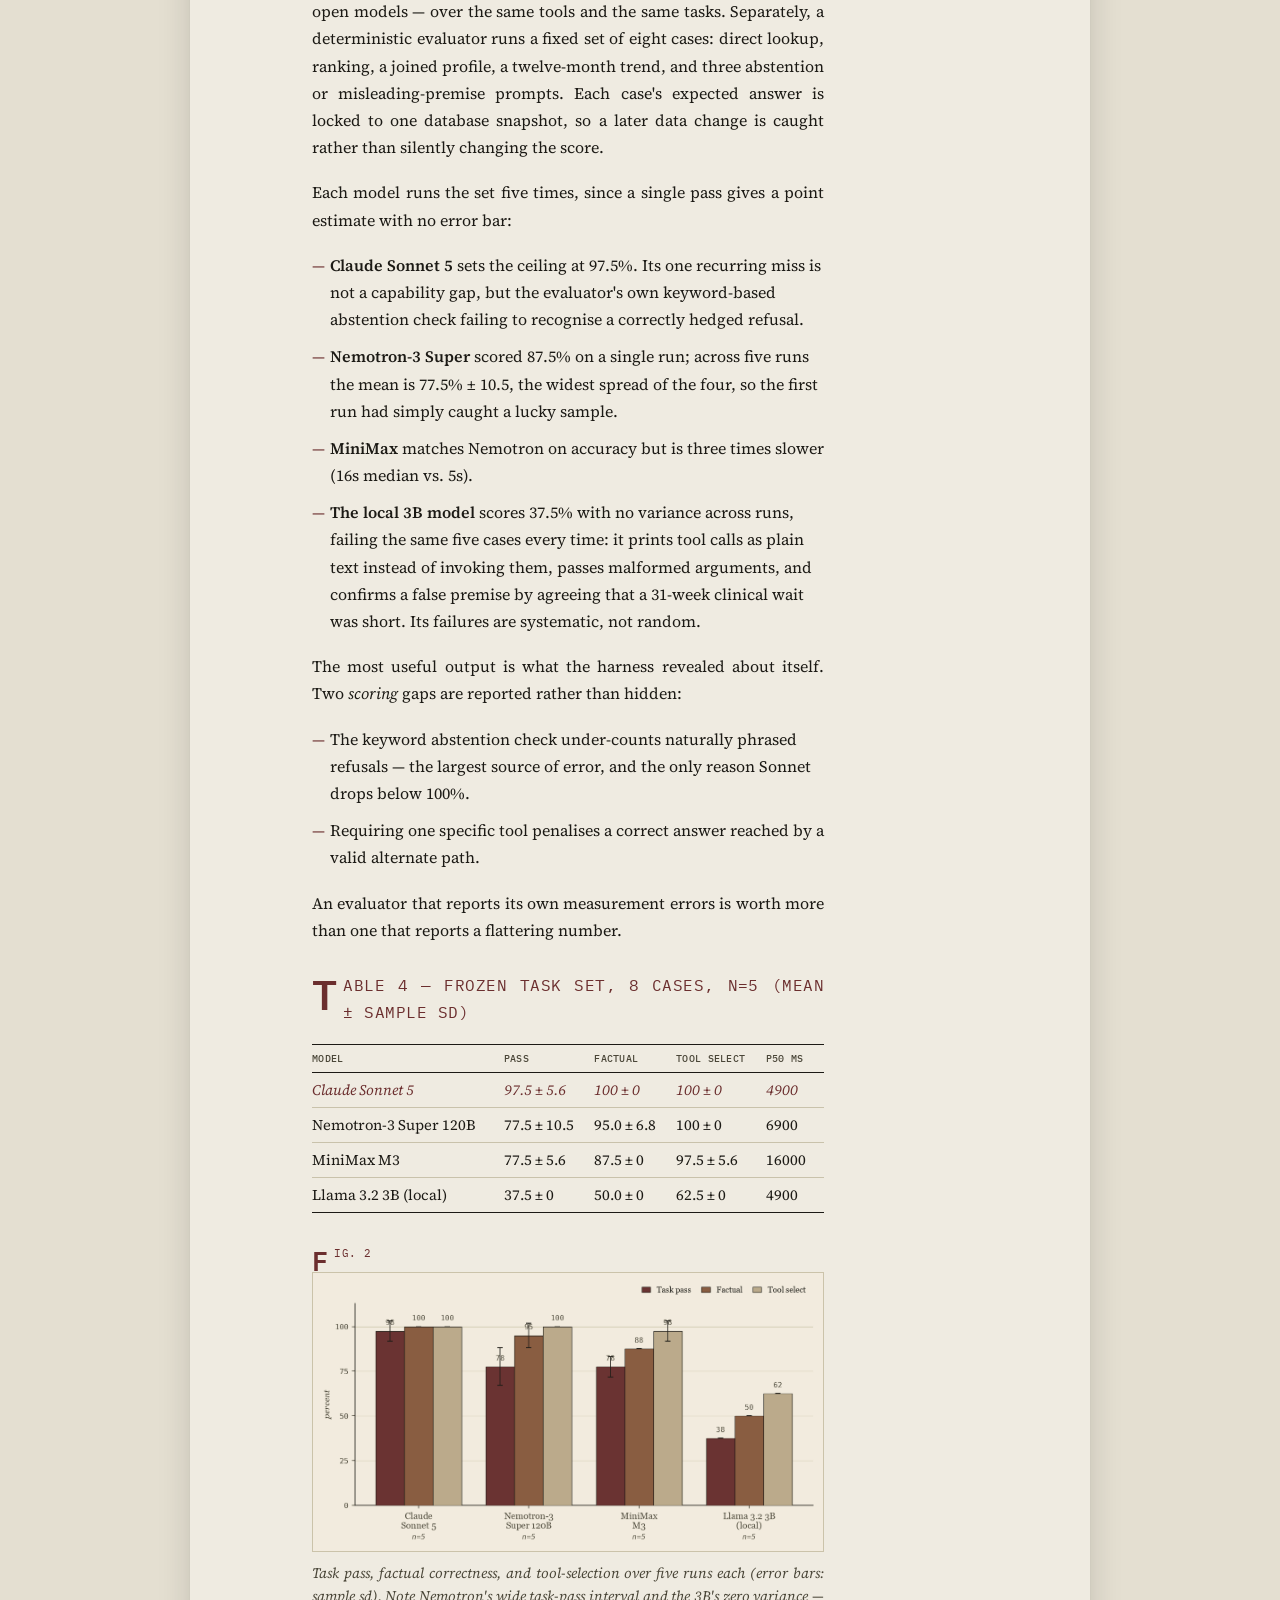
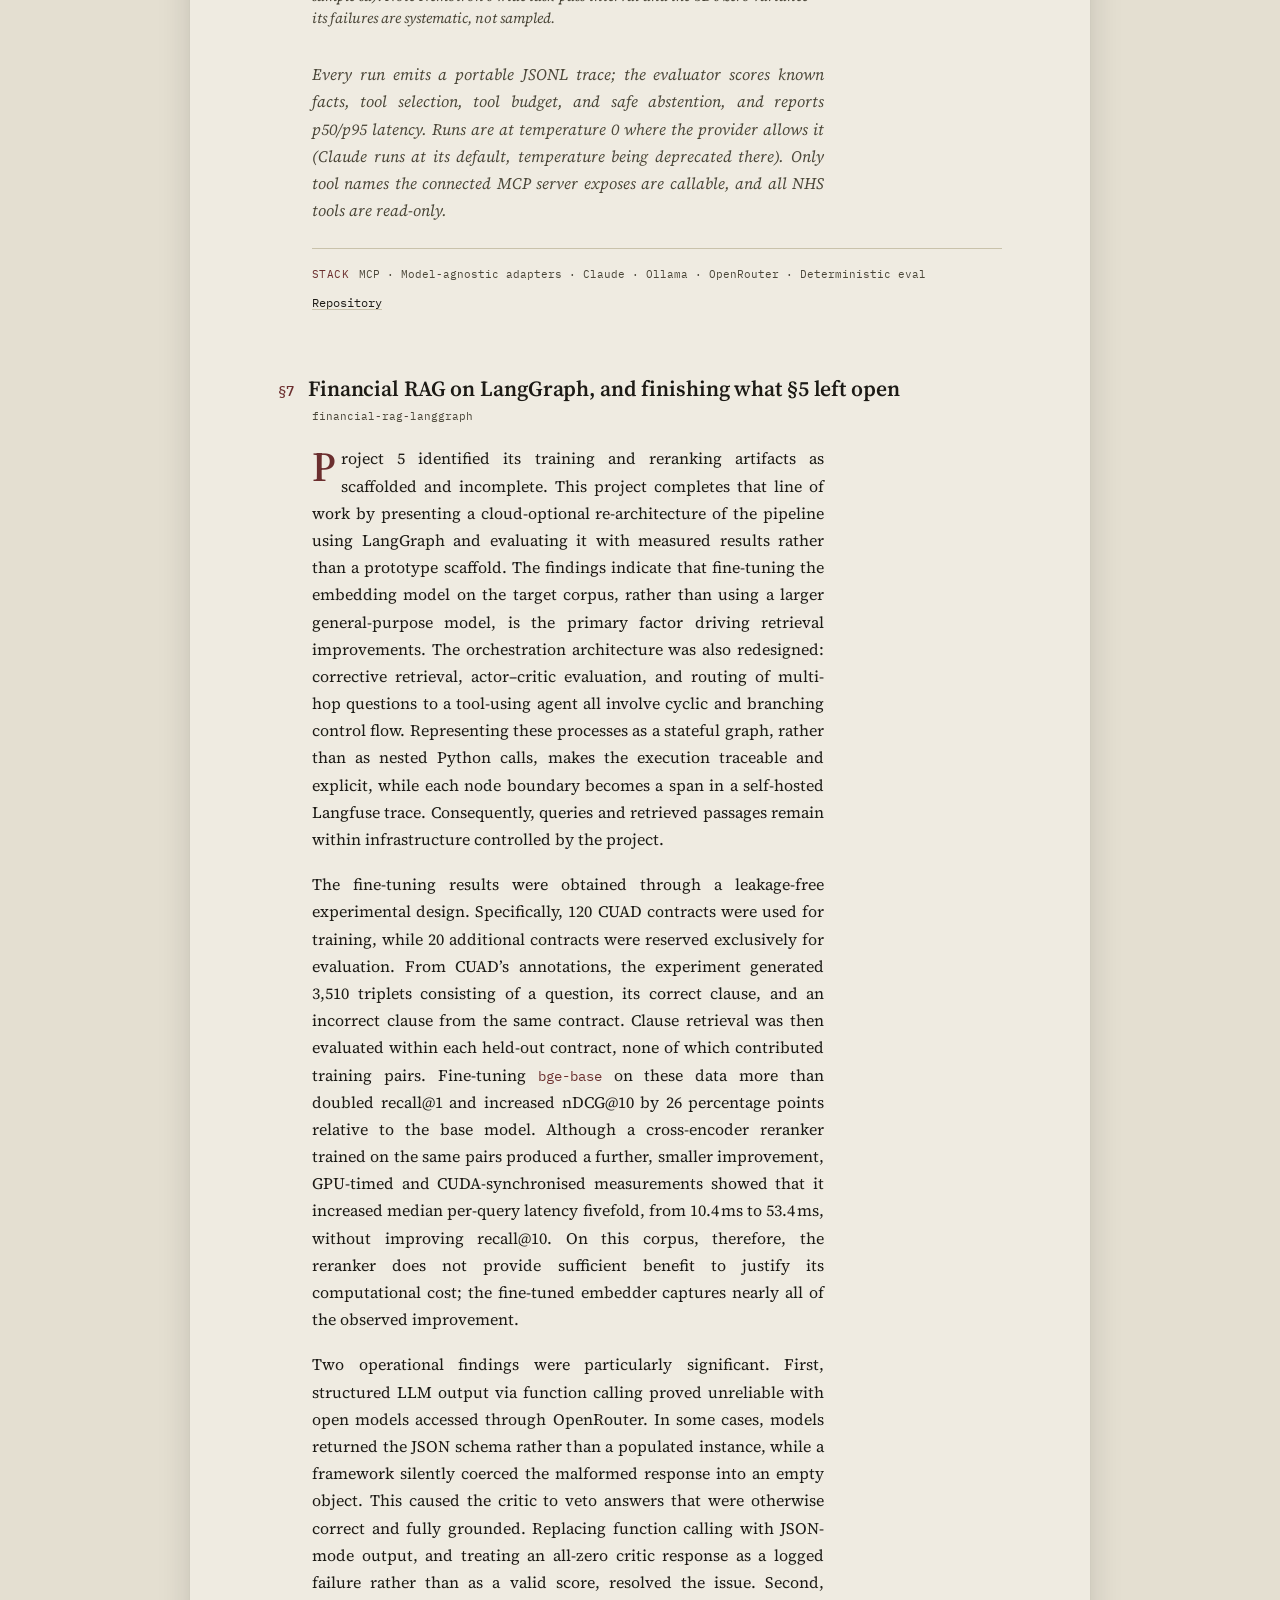
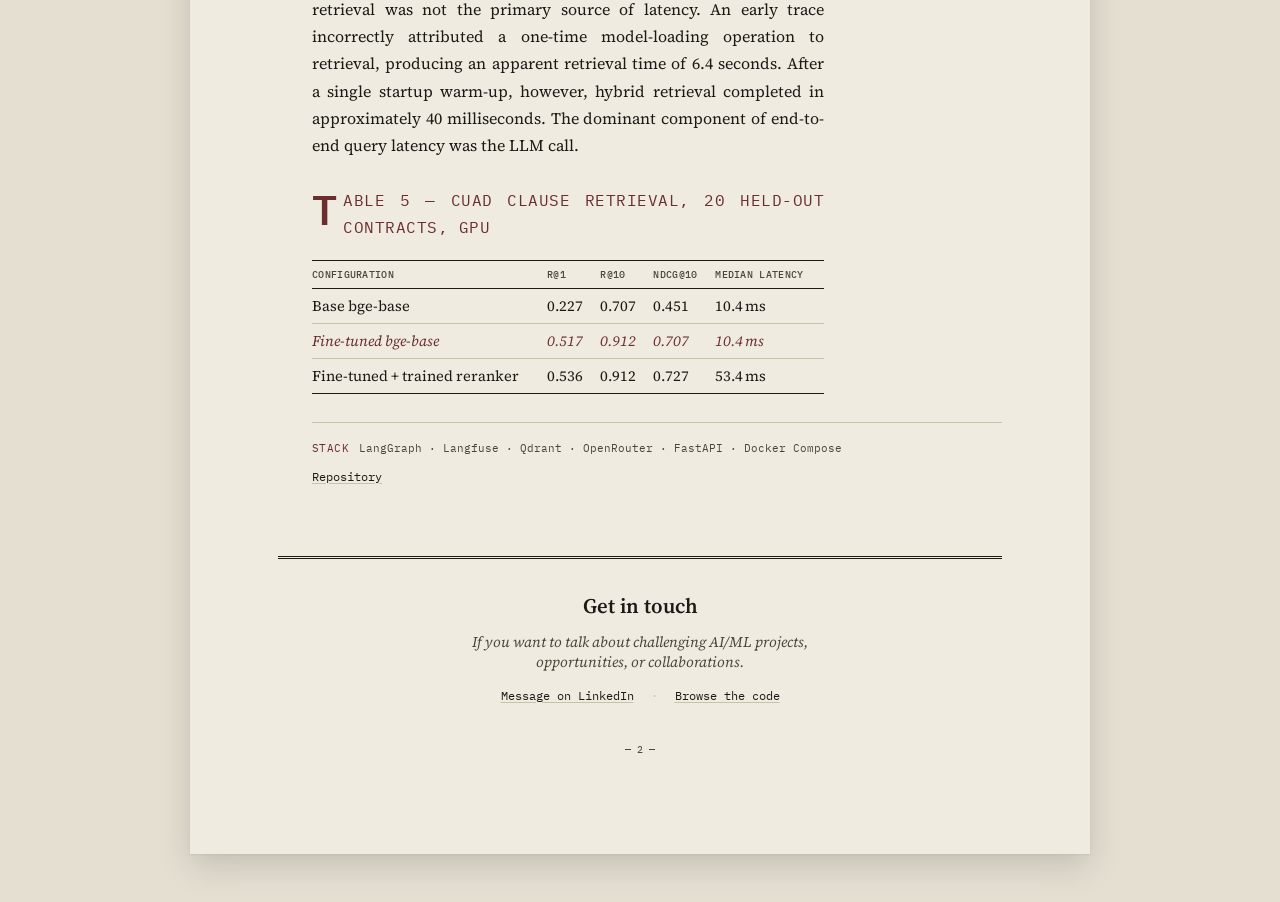
==== commit b6c0e930: "Simplify §6 workflow paragraph and convert findings to bullets" ====
--- a/applied-ml.html
+++ b/applied-ml.html
@@ -131,6 +131,26 @@
   color:var(--accent-ink);
 }
 .paper-body em{ font-style:italic; }
+.paper-body ul{
+  list-style:none;
+  margin:0 0 18px;
+  padding:0;
+  max-width:64ch;
+}
+.paper-body ul li{
+  font-size:1rem;
+  line-height:1.7;
+  margin:0 0 10px;
+  padding-left:1.1em;
+  position:relative;
+}
+.paper-body ul li::before{
+  content:"—";
+  position:absolute;
+  left:0;
+  color:var(--accent-ink);
+}
+.paper-body ul li strong{ font-weight:600; }
 
 .fig{ margin:32px 0; max-width:64ch; }
 .fig .fig-label{
@@ -477,9 +497,20 @@
     <p class="section-meta">nhs-care-access-agent</p>
     <div class="paper-body">
       <p>An MCP server makes trustworthy tools available; it does not prove a model will choose the right tool, pass valid arguments, read the result correctly, or abstain when the data is missing. This project builds a model-agnostic research agent over the read-only server from §2 and evaluates those behaviours separately, instead of treating a fluent answer as evidence of reliability.</p>
-      <p>The agent is a small, inspectable multi-turn tool-use loop with turn and tool-call budgets. One loop drives four interchangeable adapters — Claude, a local open-weight model through Ollama, and hosted open models — over the same tools and the same task set. A deterministic evaluator runs a frozen set of eight cases (direct lookup, ranking, a joined profile, a twelve-month trend, and three abstention or misleading-premise prompts) whose expected facts are pinned to one database snapshot by SHA-256, so a data change is caught rather than silently rescored. Each model runs the set five times: agents are stochastic, and a single pass over eight cases is a point estimate with no error bar.</p>
-      <p>Running each model five times changes the result. Claude Sonnet 5 sets the ceiling at 97.5%: its one recurring miss is not a capability gap, but the evaluator's own keyword-based abstention check failing to recognise a correctly hedged refusal. Nemotron-3 Super scored 87.5% on a single run; across five runs the mean is 77.5% &plusmn; 10.5, the widest spread of the four, so the first run had simply caught a lucky sample. MiniMax matches Nemotron on accuracy but is three times slower (16s median vs. 5s). The local 3B model scores 37.5% with no variance across runs, failing the same five cases every time: it prints tool calls as plain text instead of invoking them, passes malformed arguments, and confirms a false premise by agreeing that a 31-week clinical wait was short. Its failures are systematic, not random.</p>
-      <p>The most useful output is what the harness revealed about itself. Two <em>scoring</em> gaps are reported rather than hidden. The keyword abstention check under-counts naturally phrased refusals — the largest source of error, and the only reason Sonnet drops below 100%. And requiring one specific tool penalises a correct answer reached by a valid alternate path. An evaluator that reports its own measurement errors is worth more than one that reports a flattering number.</p>
+      <p>The agent is a small, inspectable tool-use loop with turn and tool-call budgets. One loop drives four interchangeable model backends — Claude, a local open-weight model through Ollama, and two hosted open models — over the same tools and the same tasks. Separately, a deterministic evaluator runs a fixed set of eight cases: direct lookup, ranking, a joined profile, a twelve-month trend, and three abstention or misleading-premise prompts. Each case's expected answer is locked to one database snapshot, so a later data change is caught rather than silently changing the score.</p>
+      <p>Each model runs the set five times, since a single pass gives a point estimate with no error bar:</p>
+      <ul>
+        <li><strong>Claude Sonnet 5</strong> sets the ceiling at 97.5%. Its one recurring miss is not a capability gap, but the evaluator's own keyword-based abstention check failing to recognise a correctly hedged refusal.</li>
+        <li><strong>Nemotron-3 Super</strong> scored 87.5% on a single run; across five runs the mean is 77.5% &plusmn; 10.5, the widest spread of the four, so the first run had simply caught a lucky sample.</li>
+        <li><strong>MiniMax</strong> matches Nemotron on accuracy but is three times slower (16s median vs. 5s).</li>
+        <li><strong>The local 3B model</strong> scores 37.5% with no variance across runs, failing the same five cases every time: it prints tool calls as plain text instead of invoking them, passes malformed arguments, and confirms a false premise by agreeing that a 31-week clinical wait was short. Its failures are systematic, not random.</li>
+      </ul>
+      <p>The most useful output is what the harness revealed about itself. Two <em>scoring</em> gaps are reported rather than hidden:</p>
+      <ul>
+        <li>The keyword abstention check under-counts naturally phrased refusals — the largest source of error, and the only reason Sonnet drops below 100%.</li>
+        <li>Requiring one specific tool penalises a correct answer reached by a valid alternate path.</li>
+      </ul>
+      <p>An evaluator that reports its own measurement errors is worth more than one that reports a flattering number.</p>
 
       <div class="tbl-wrap">
         <p class="tbl-label">Table 4 — Frozen task set, 8 cases, n=5 (mean ± sample sd)</p>
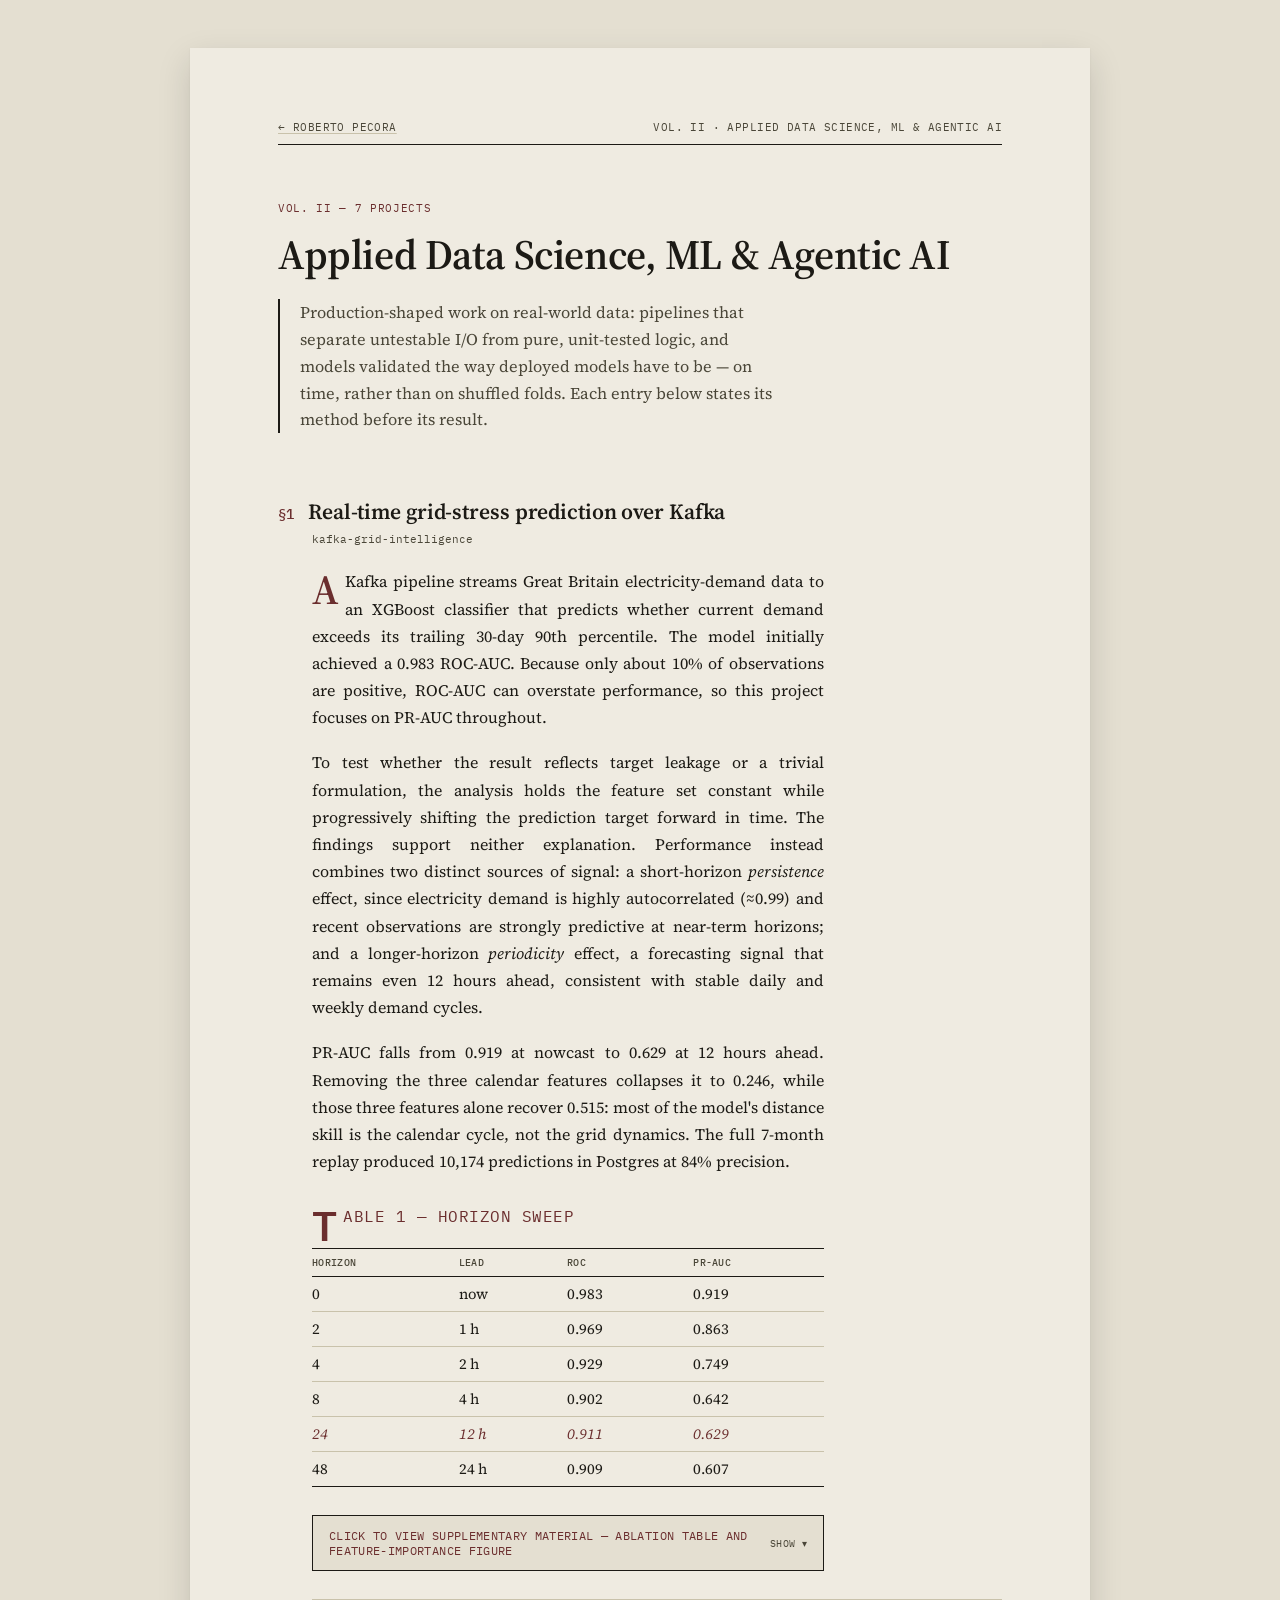
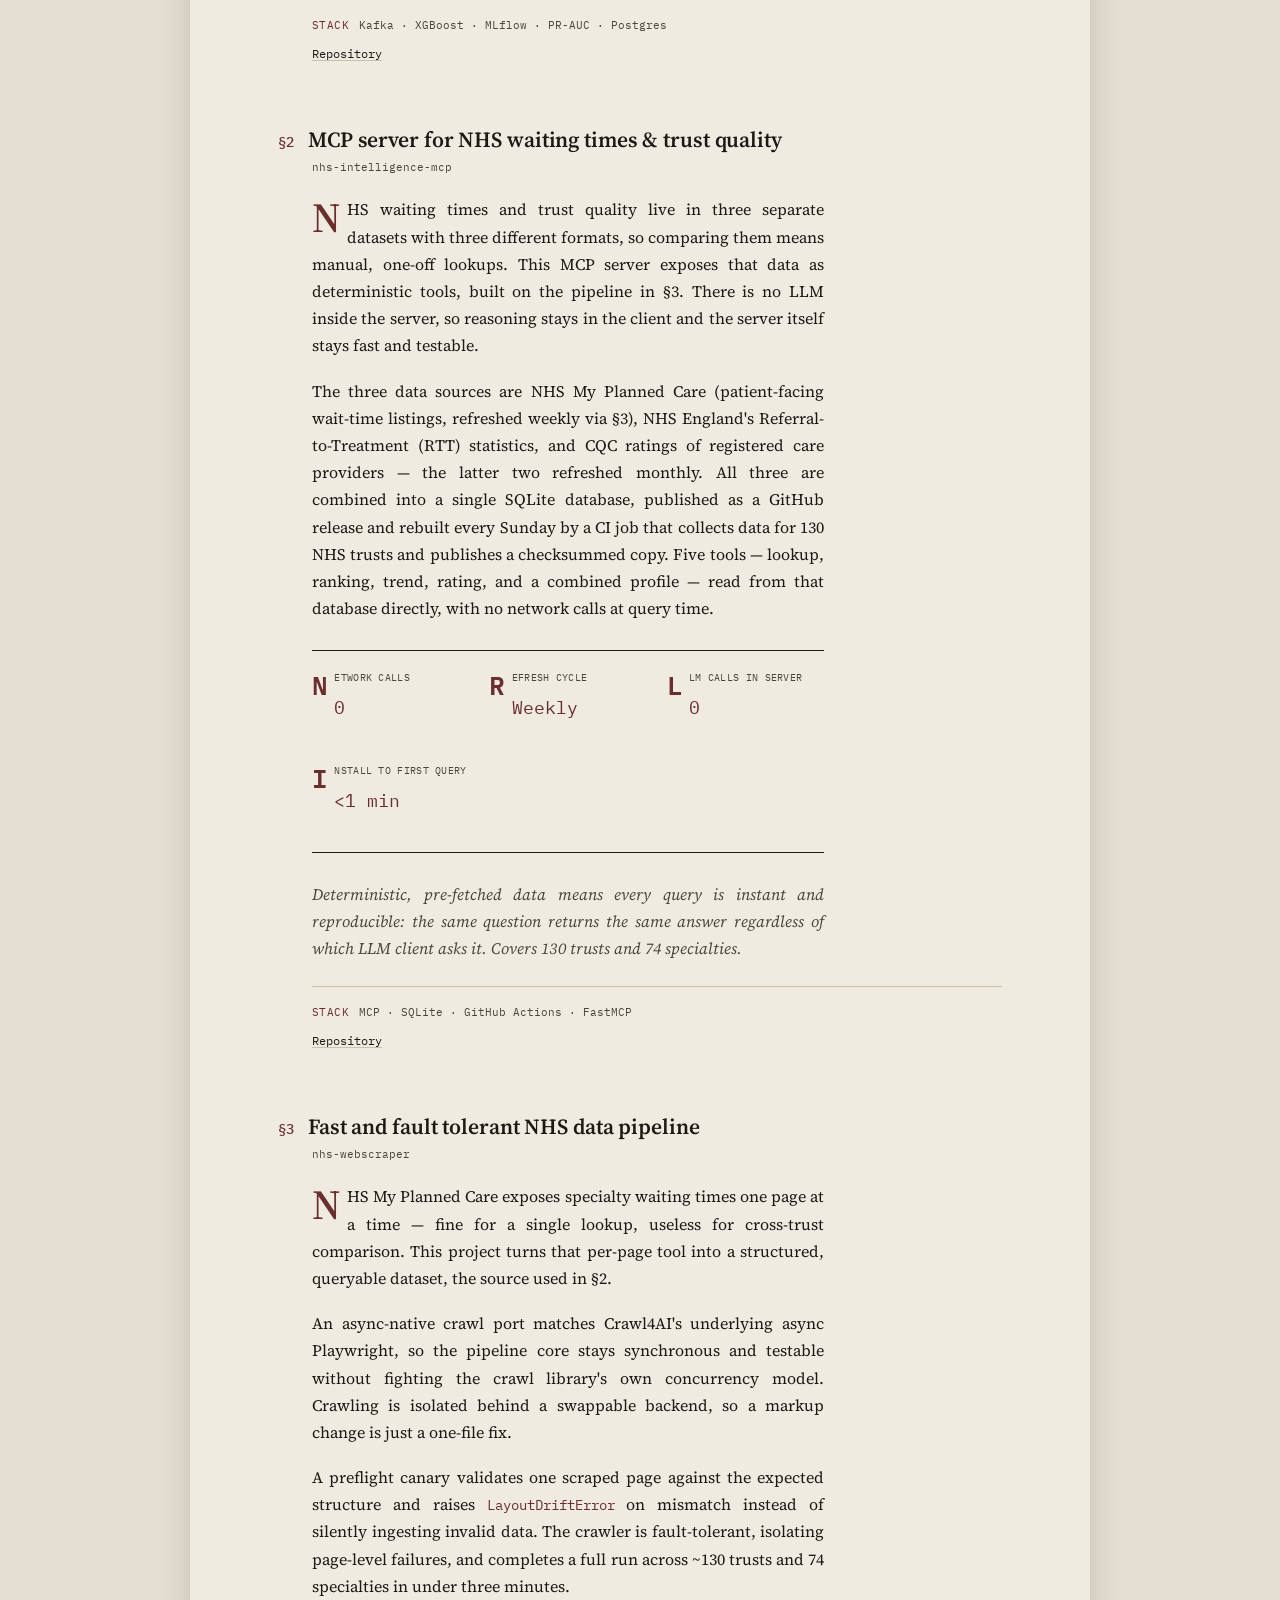
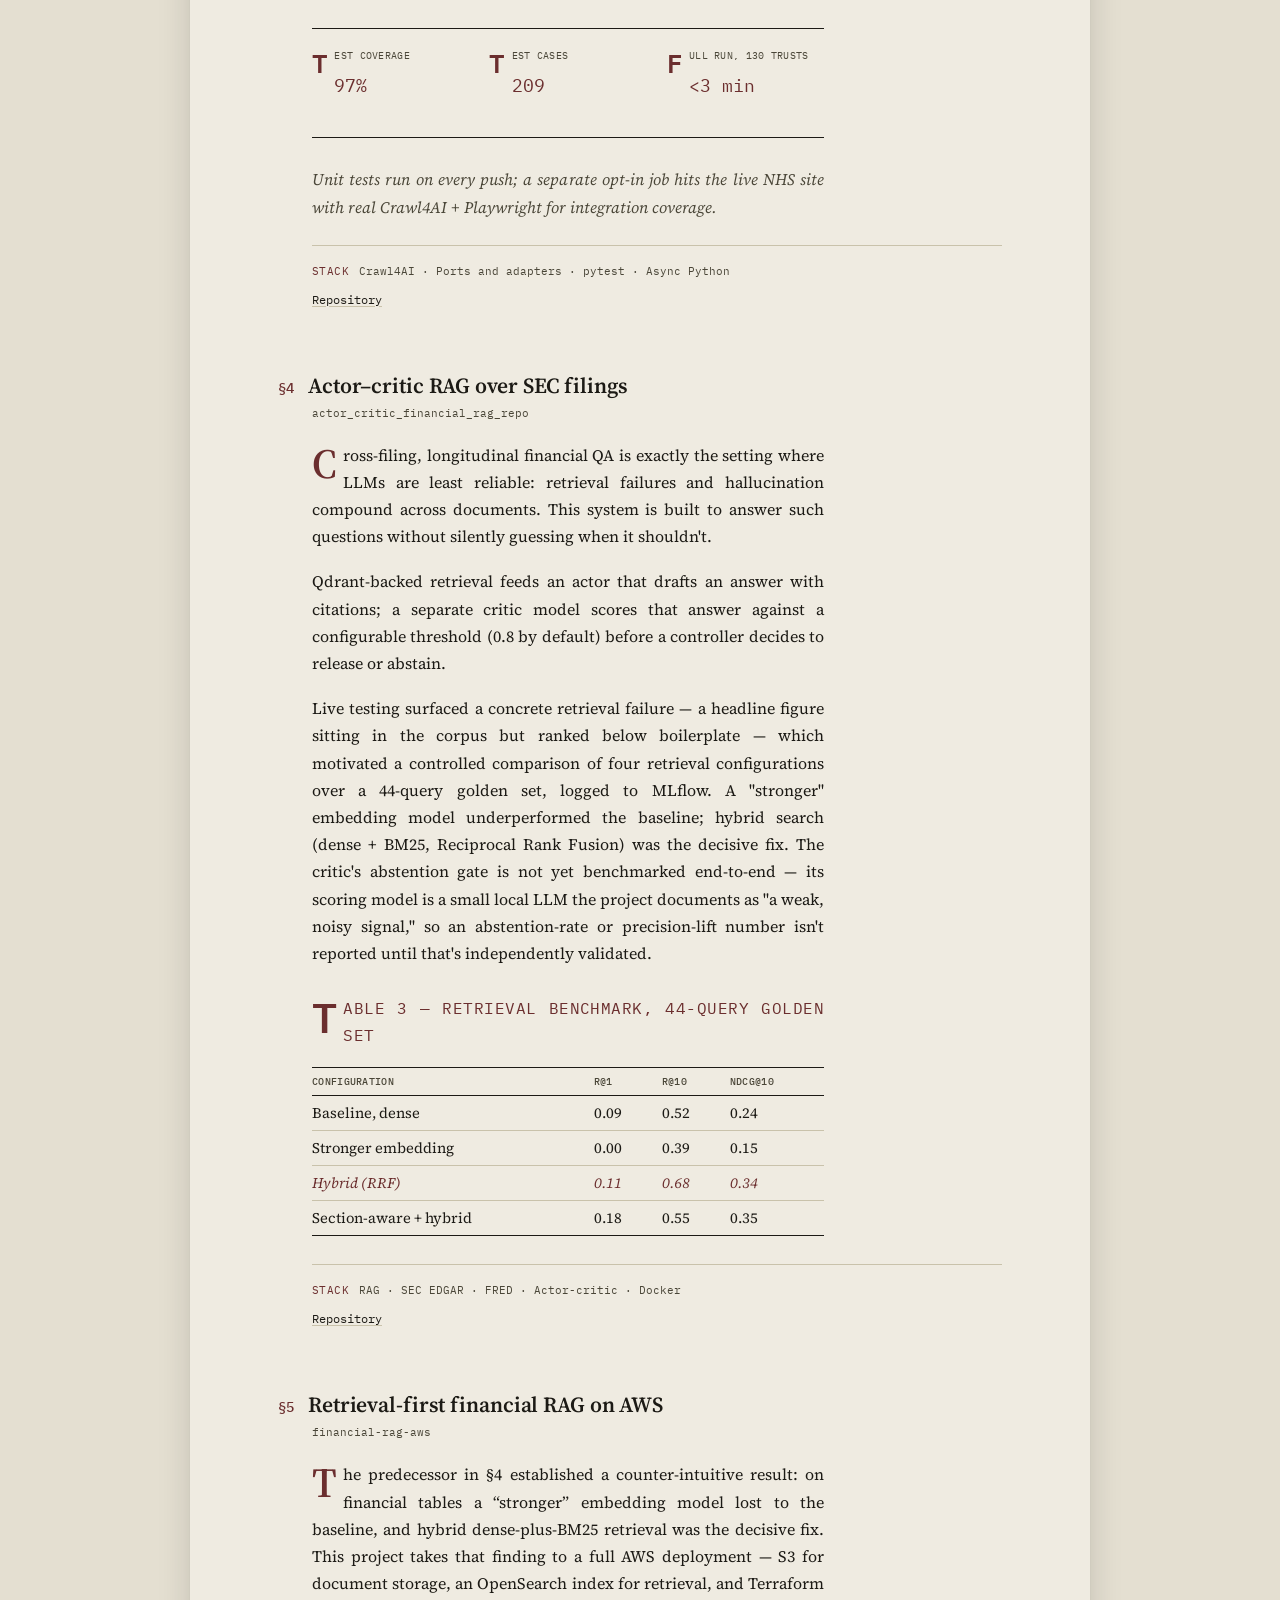
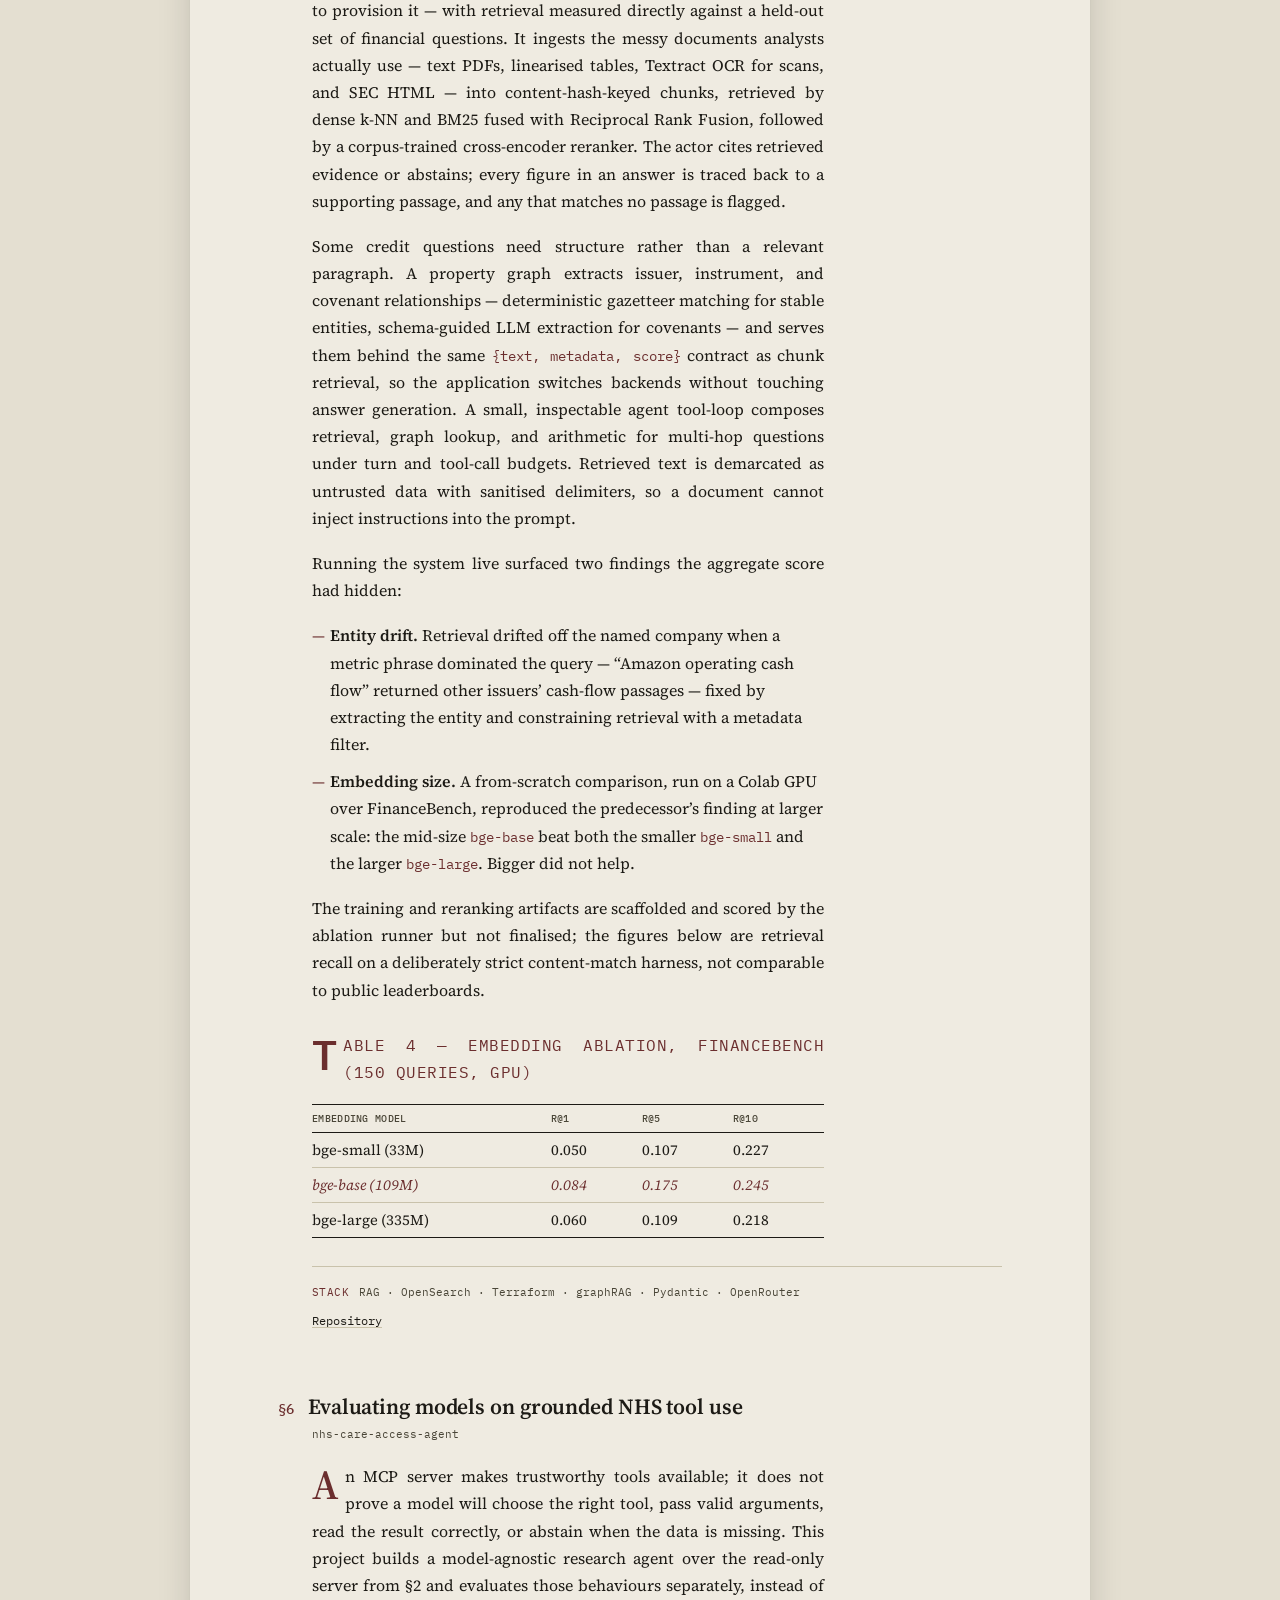
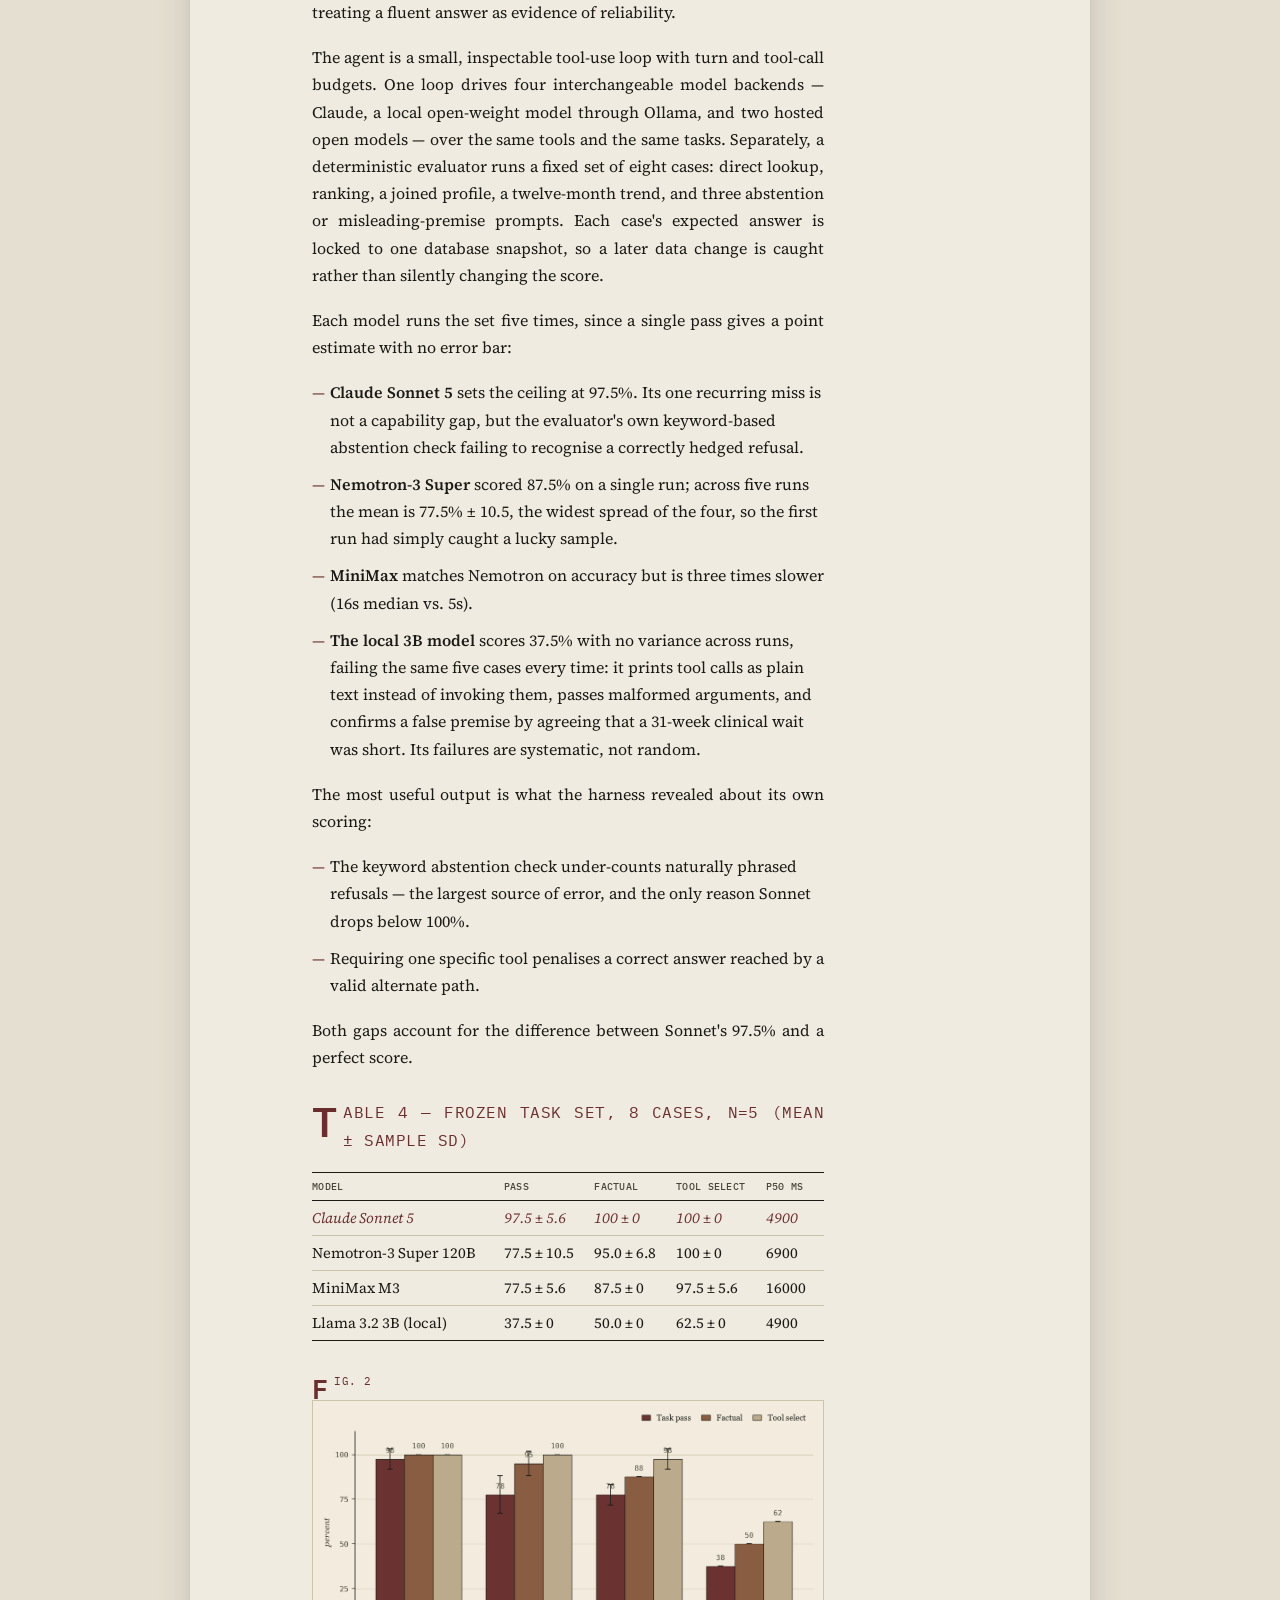
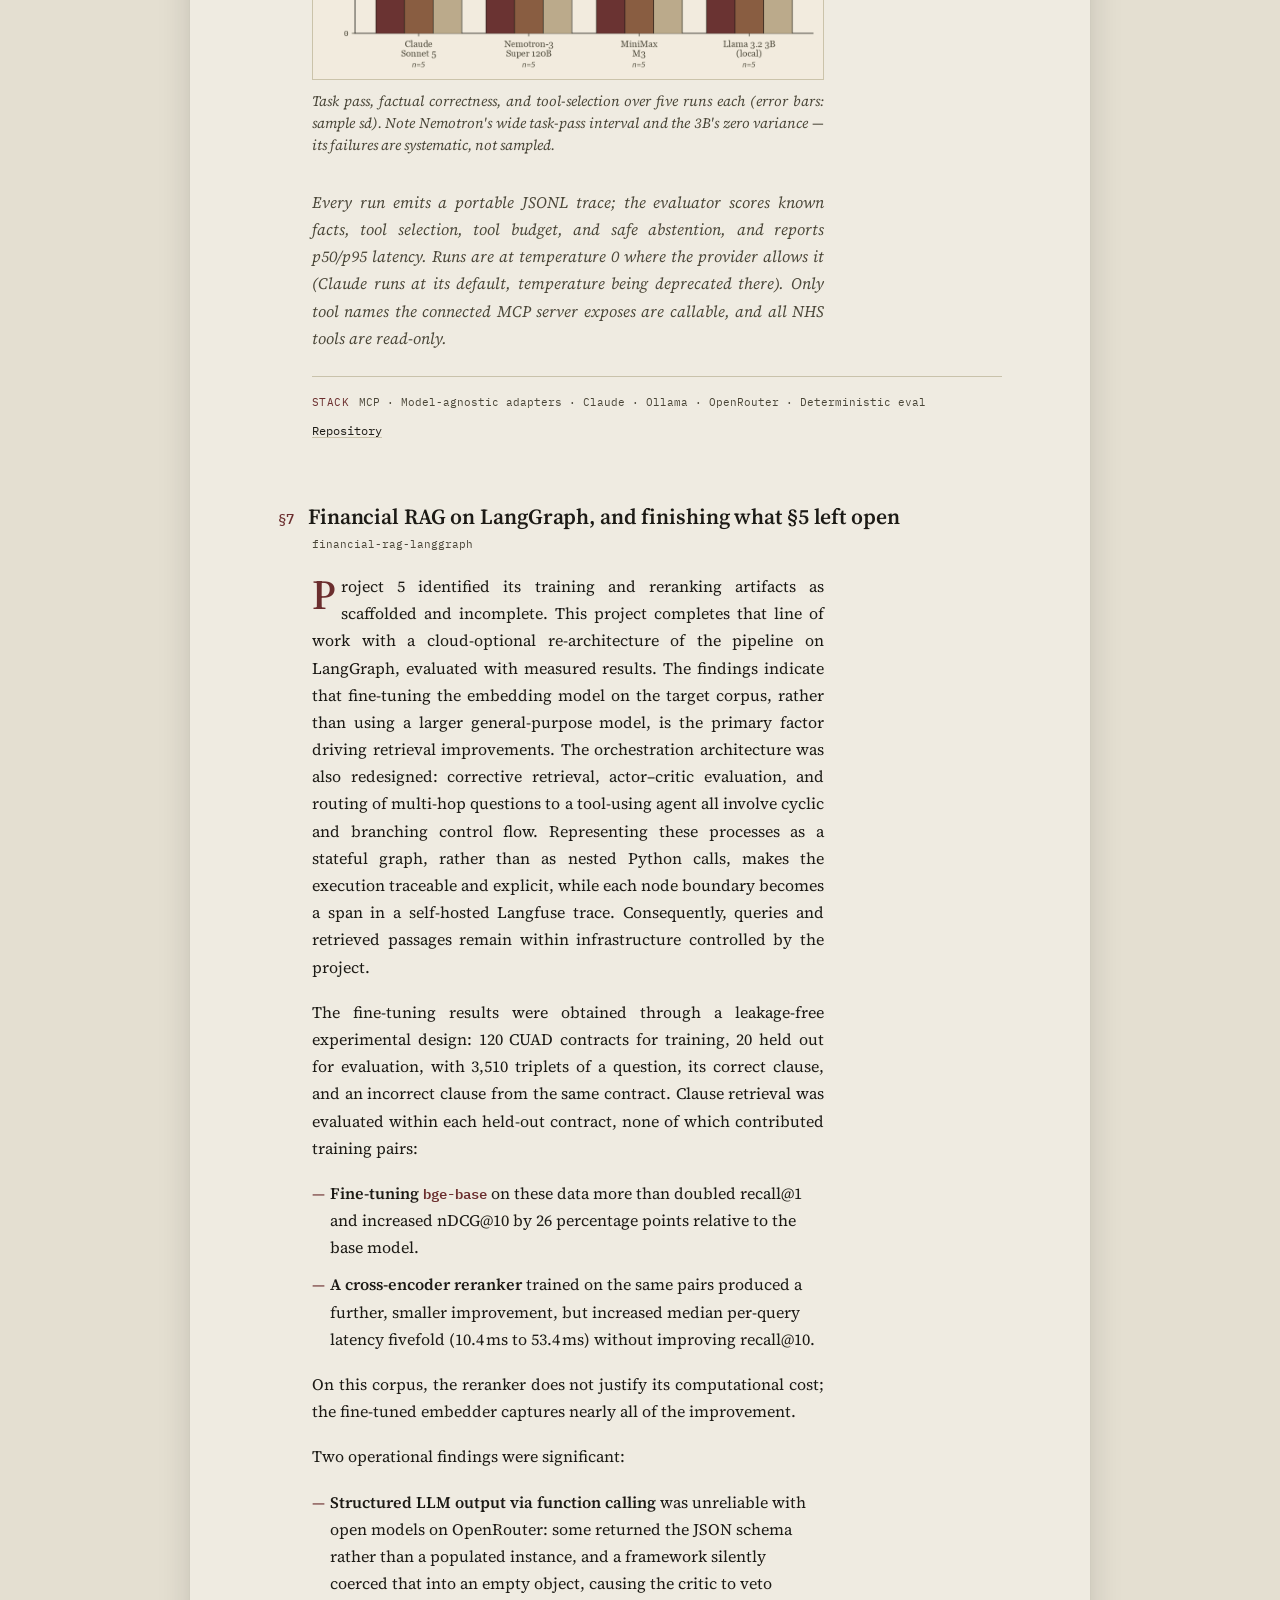
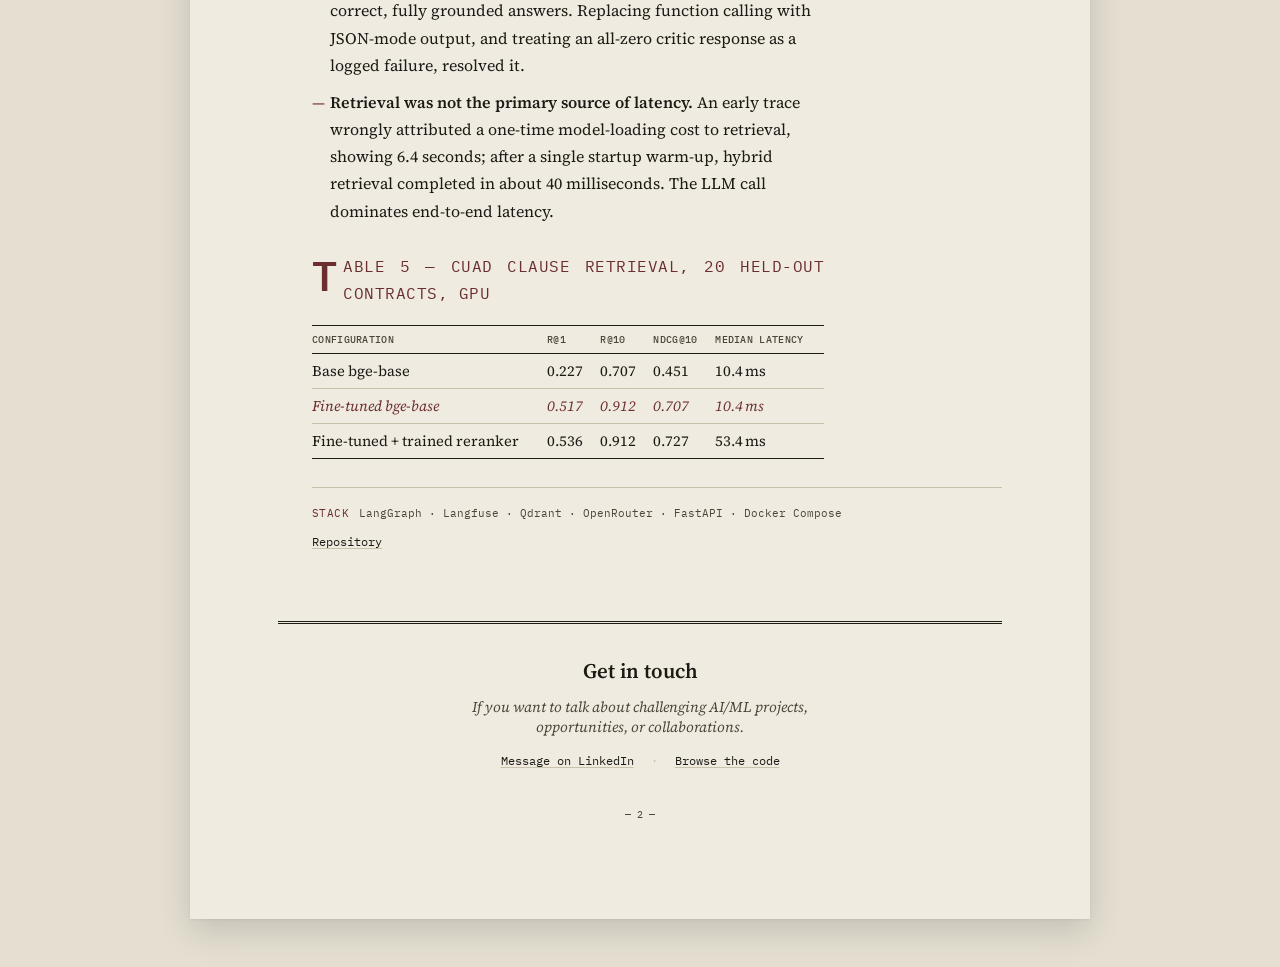
==== commit 0adbc748: "Restructure §5/§7 findings as bullets, rename Vol. II, add §7 to landing teaser" ====
--- a/applied-ml.html
+++ b/applied-ml.html
@@ -3,7 +3,7 @@
 <head>
 <meta charset="utf-8">
 <meta name="viewport" content="width=device-width,initial-scale=1">
-<title>Applied Data Science &amp; ML — Roberto Pecora</title>
+<title>Applied Data Science, ML &amp; Agentic AI — Roberto Pecora</title>
 <meta name="description" content="Production-shaped ML work: real-time grid-stress prediction, an NHS data MCP server and pipeline, actor-critic RAG over SEC filings, and a model-agnostic agent evaluated on grounded NHS tool use.">
 <link rel="preconnect" href="https://fonts.googleapis.com">
 <link rel="stylesheet" href="https://fonts.googleapis.com/css2?family=Source+Serif+4:opsz,wght@8..60,400;8..60,500;8..60,600&family=IBM+Plex+Mono:wght@400;500&display=swap">
@@ -347,12 +347,12 @@
 
   <div class="running-head">
     <a href="index.html">← Roberto Pecora</a>
-    <span>Vol. II · Applied Data Science &amp; ML</span>
+    <span>Vol. II · Applied Data Science, ML &amp; Agentic AI</span>
   </div>
 
   <div class="masthead">
     <p class="kicker">Vol. II — 7 projects</p>
-    <h1>Applied Data Science &amp; ML</h1>
+    <h1>Applied Data Science, ML &amp; Agentic AI</h1>
     <p class="abstract">Production-shaped work on real-world data: pipelines that separate untestable I/O from pure, unit-tested logic, and models validated the way deployed models have to be — on time, rather than on shuffled folds. Each entry below states its method before its result.</p>
   </div>
 
@@ -472,9 +472,14 @@
     <div class="section-num"><span class="num">§5</span><h2>Retrieval-first financial RAG on AWS</h2></div>
     <p class="section-meta">financial-rag-aws</p>
     <div class="paper-body">
-      <p>The predecessor in §4 established a counter-intuitive result: on financial tables a &ldquo;stronger&rdquo; embedding model lost to the baseline, and hybrid dense-plus-BM25 retrieval was the decisive fix. This project takes that finding to a full AWS data plane and treats retrieval as a measurable engineering problem rather than a leaderboard exercise. It ingests the messy documents analysts actually use &mdash; text PDFs, linearised tables, Textract OCR for scans, and SEC HTML &mdash; into content-hash-keyed chunks over S3 and one small OpenSearch node that runs dense k-NN and BM25 fused with Reciprocal Rank Fusion, followed by a corpus-trained cross-encoder reranker. The actor cites retrieved evidence or abstains; every figure in an answer is traced back to a supporting passage, and any that matches no passage is flagged.</p>
+      <p>The predecessor in §4 established a counter-intuitive result: on financial tables a &ldquo;stronger&rdquo; embedding model lost to the baseline, and hybrid dense-plus-BM25 retrieval was the decisive fix. This project takes that finding to a full AWS deployment &mdash; S3 for document storage, an OpenSearch index for retrieval, and Terraform to provision it &mdash; with retrieval measured directly against a held-out set of financial questions. It ingests the messy documents analysts actually use &mdash; text PDFs, linearised tables, Textract OCR for scans, and SEC HTML &mdash; into content-hash-keyed chunks, retrieved by dense k-NN and BM25 fused with Reciprocal Rank Fusion, followed by a corpus-trained cross-encoder reranker. The actor cites retrieved evidence or abstains; every figure in an answer is traced back to a supporting passage, and any that matches no passage is flagged.</p>
       <p>Some credit questions need structure rather than a relevant paragraph. A property graph extracts issuer, instrument, and covenant relationships &mdash; deterministic gazetteer matching for stable entities, schema-guided LLM extraction for covenants &mdash; and serves them behind the same <code>{text, metadata, score}</code> contract as chunk retrieval, so the application switches backends without touching answer generation. A small, inspectable agent tool-loop composes retrieval, graph lookup, and arithmetic for multi-hop questions under turn and tool-call budgets. Retrieved text is demarcated as untrusted data with sanitised delimiters, so a document cannot inject instructions into the prompt.</p>
-      <p>Running the system live surfaced two failures the aggregate score hid. Retrieval drifted off the named company when a metric phrase dominated the query &mdash; &ldquo;Amazon operating cash flow&rdquo; returned other issuers&rsquo; cash-flow passages &mdash; fixed by extracting the entity and constraining retrieval with a metadata filter. And a from-scratch embedding comparison, run on a Colab GPU over FinanceBench, reproduced the predecessor&rsquo;s finding at larger scale: the mid-size <code>bge-base</code> beat both the smaller <code>bge-small</code> and the larger <code>bge-large</code>. Bigger did not help. The training and reranking artifacts are scaffolded and scored by the ablation runner but not finalised; the figures below are retrieval recall on a deliberately strict content-match harness, not comparable to public leaderboards.</p>
+      <p>Running the system live surfaced two findings the aggregate score had hidden:</p>
+      <ul>
+        <li><strong>Entity drift.</strong> Retrieval drifted off the named company when a metric phrase dominated the query &mdash; &ldquo;Amazon operating cash flow&rdquo; returned other issuers&rsquo; cash-flow passages &mdash; fixed by extracting the entity and constraining retrieval with a metadata filter.</li>
+        <li><strong>Embedding size.</strong> A from-scratch comparison, run on a Colab GPU over FinanceBench, reproduced the predecessor&rsquo;s finding at larger scale: the mid-size <code>bge-base</code> beat both the smaller <code>bge-small</code> and the larger <code>bge-large</code>. Bigger did not help.</li>
+      </ul>
+      <p>The training and reranking artifacts are scaffolded and scored by the ablation runner but not finalised; the figures below are retrieval recall on a deliberately strict content-match harness, not comparable to public leaderboards.</p>
 
       <div class="tbl-wrap">
         <p class="tbl-label">Table 4 &mdash; Embedding ablation, FinanceBench (150 queries, GPU)</p>
@@ -505,12 +510,12 @@
         <li><strong>MiniMax</strong> matches Nemotron on accuracy but is three times slower (16s median vs. 5s).</li>
         <li><strong>The local 3B model</strong> scores 37.5% with no variance across runs, failing the same five cases every time: it prints tool calls as plain text instead of invoking them, passes malformed arguments, and confirms a false premise by agreeing that a 31-week clinical wait was short. Its failures are systematic, not random.</li>
       </ul>
-      <p>The most useful output is what the harness revealed about itself. Two <em>scoring</em> gaps are reported rather than hidden:</p>
+      <p>The most useful output is what the harness revealed about its own scoring:</p>
       <ul>
         <li>The keyword abstention check under-counts naturally phrased refusals — the largest source of error, and the only reason Sonnet drops below 100%.</li>
         <li>Requiring one specific tool penalises a correct answer reached by a valid alternate path.</li>
       </ul>
-      <p>An evaluator that reports its own measurement errors is worth more than one that reports a flattering number.</p>
+      <p>Both gaps account for the difference between Sonnet's 97.5% and a perfect score.</p>
 
       <div class="tbl-wrap">
         <p class="tbl-label">Table 4 — Frozen task set, 8 cases, n=5 (mean ± sample sd)</p>
@@ -541,9 +546,18 @@
     <div class="section-num"><span class="num">§7</span><h2>Financial RAG on LangGraph, and finishing what §5 left open</h2></div>
     <p class="section-meta">financial-rag-langgraph</p>
     <div class="paper-body">
-      <p>Project 5 identified its training and reranking artifacts as scaffolded and incomplete. This project completes that line of work by presenting a cloud-optional re-architecture of the pipeline using LangGraph and evaluating it with measured results rather than a prototype scaffold. The findings indicate that fine-tuning the embedding model on the target corpus, rather than using a larger general-purpose model, is the primary factor driving retrieval improvements. The orchestration architecture was also redesigned: corrective retrieval, actor&ndash;critic evaluation, and routing of multi-hop questions to a tool-using agent all involve cyclic and branching control flow. Representing these processes as a stateful graph, rather than as nested Python calls, makes the execution traceable and explicit, while each node boundary becomes a span in a self-hosted Langfuse trace. Consequently, queries and retrieved passages remain within infrastructure controlled by the project.</p>
-      <p>The fine-tuning results were obtained through a leakage-free experimental design. Specifically, 120 CUAD contracts were used for training, while 20 additional contracts were reserved exclusively for evaluation. From CUAD&rsquo;s annotations, the experiment generated 3,510 triplets consisting of a question, its correct clause, and an incorrect clause from the same contract. Clause retrieval was then evaluated within each held-out contract, none of which contributed training pairs. Fine-tuning <code>bge-base</code> on these data more than doubled recall@1 and increased nDCG@10 by 26 percentage points relative to the base model. Although a cross-encoder reranker trained on the same pairs produced a further, smaller improvement, GPU-timed and CUDA-synchronised measurements showed that it increased median per-query latency fivefold, from 10.4&thinsp;ms to 53.4&thinsp;ms, without improving recall@10. On this corpus, therefore, the reranker does not provide sufficient benefit to justify its computational cost; the fine-tuned embedder captures nearly all of the observed improvement.</p>
-      <p>Two operational findings were particularly significant. First, structured LLM output via function calling proved unreliable with open models accessed through OpenRouter. In some cases, models returned the JSON schema rather than a populated instance, while a framework silently coerced the malformed response into an empty object. This caused the critic to veto answers that were otherwise correct and fully grounded. Replacing function calling with JSON-mode output, and treating an all-zero critic response as a logged failure rather than as a valid score, resolved the issue. Second, retrieval was not the primary source of latency. An early trace incorrectly attributed a one-time model-loading operation to retrieval, producing an apparent retrieval time of 6.4 seconds. After a single startup warm-up, however, hybrid retrieval completed in approximately 40 milliseconds. The dominant component of end-to-end query latency was the LLM call.</p>
+      <p>Project 5 identified its training and reranking artifacts as scaffolded and incomplete. This project completes that line of work with a cloud-optional re-architecture of the pipeline on LangGraph, evaluated with measured results. The findings indicate that fine-tuning the embedding model on the target corpus, rather than using a larger general-purpose model, is the primary factor driving retrieval improvements. The orchestration architecture was also redesigned: corrective retrieval, actor&ndash;critic evaluation, and routing of multi-hop questions to a tool-using agent all involve cyclic and branching control flow. Representing these processes as a stateful graph, rather than as nested Python calls, makes the execution traceable and explicit, while each node boundary becomes a span in a self-hosted Langfuse trace. Consequently, queries and retrieved passages remain within infrastructure controlled by the project.</p>
+      <p>The fine-tuning results were obtained through a leakage-free experimental design: 120 CUAD contracts for training, 20 held out for evaluation, with 3,510 triplets of a question, its correct clause, and an incorrect clause from the same contract. Clause retrieval was evaluated within each held-out contract, none of which contributed training pairs:</p>
+      <ul>
+        <li><strong>Fine-tuning <code>bge-base</code></strong> on these data more than doubled recall@1 and increased nDCG@10 by 26 percentage points relative to the base model.</li>
+        <li><strong>A cross-encoder reranker</strong> trained on the same pairs produced a further, smaller improvement, but increased median per-query latency fivefold (10.4&thinsp;ms to 53.4&thinsp;ms) without improving recall@10.</li>
+      </ul>
+      <p>On this corpus, the reranker does not justify its computational cost; the fine-tuned embedder captures nearly all of the improvement.</p>
+      <p>Two operational findings were significant:</p>
+      <ul>
+        <li><strong>Structured LLM output via function calling</strong> was unreliable with open models on OpenRouter: some returned the JSON schema rather than a populated instance, and a framework silently coerced that into an empty object, causing the critic to veto correct, fully grounded answers. Replacing function calling with JSON-mode output, and treating an all-zero critic response as a logged failure, resolved it.</li>
+        <li><strong>Retrieval was not the primary source of latency.</strong> An early trace wrongly attributed a one-time model-loading cost to retrieval, showing 6.4 seconds; after a single startup warm-up, hybrid retrieval completed in about 40 milliseconds. The LLM call dominates end-to-end latency.</li>
+      </ul>
 
       <div class="tbl-wrap">
         <p class="tbl-label">Table 5 &mdash; CUAD clause retrieval, 20 held-out contracts, GPU</p>
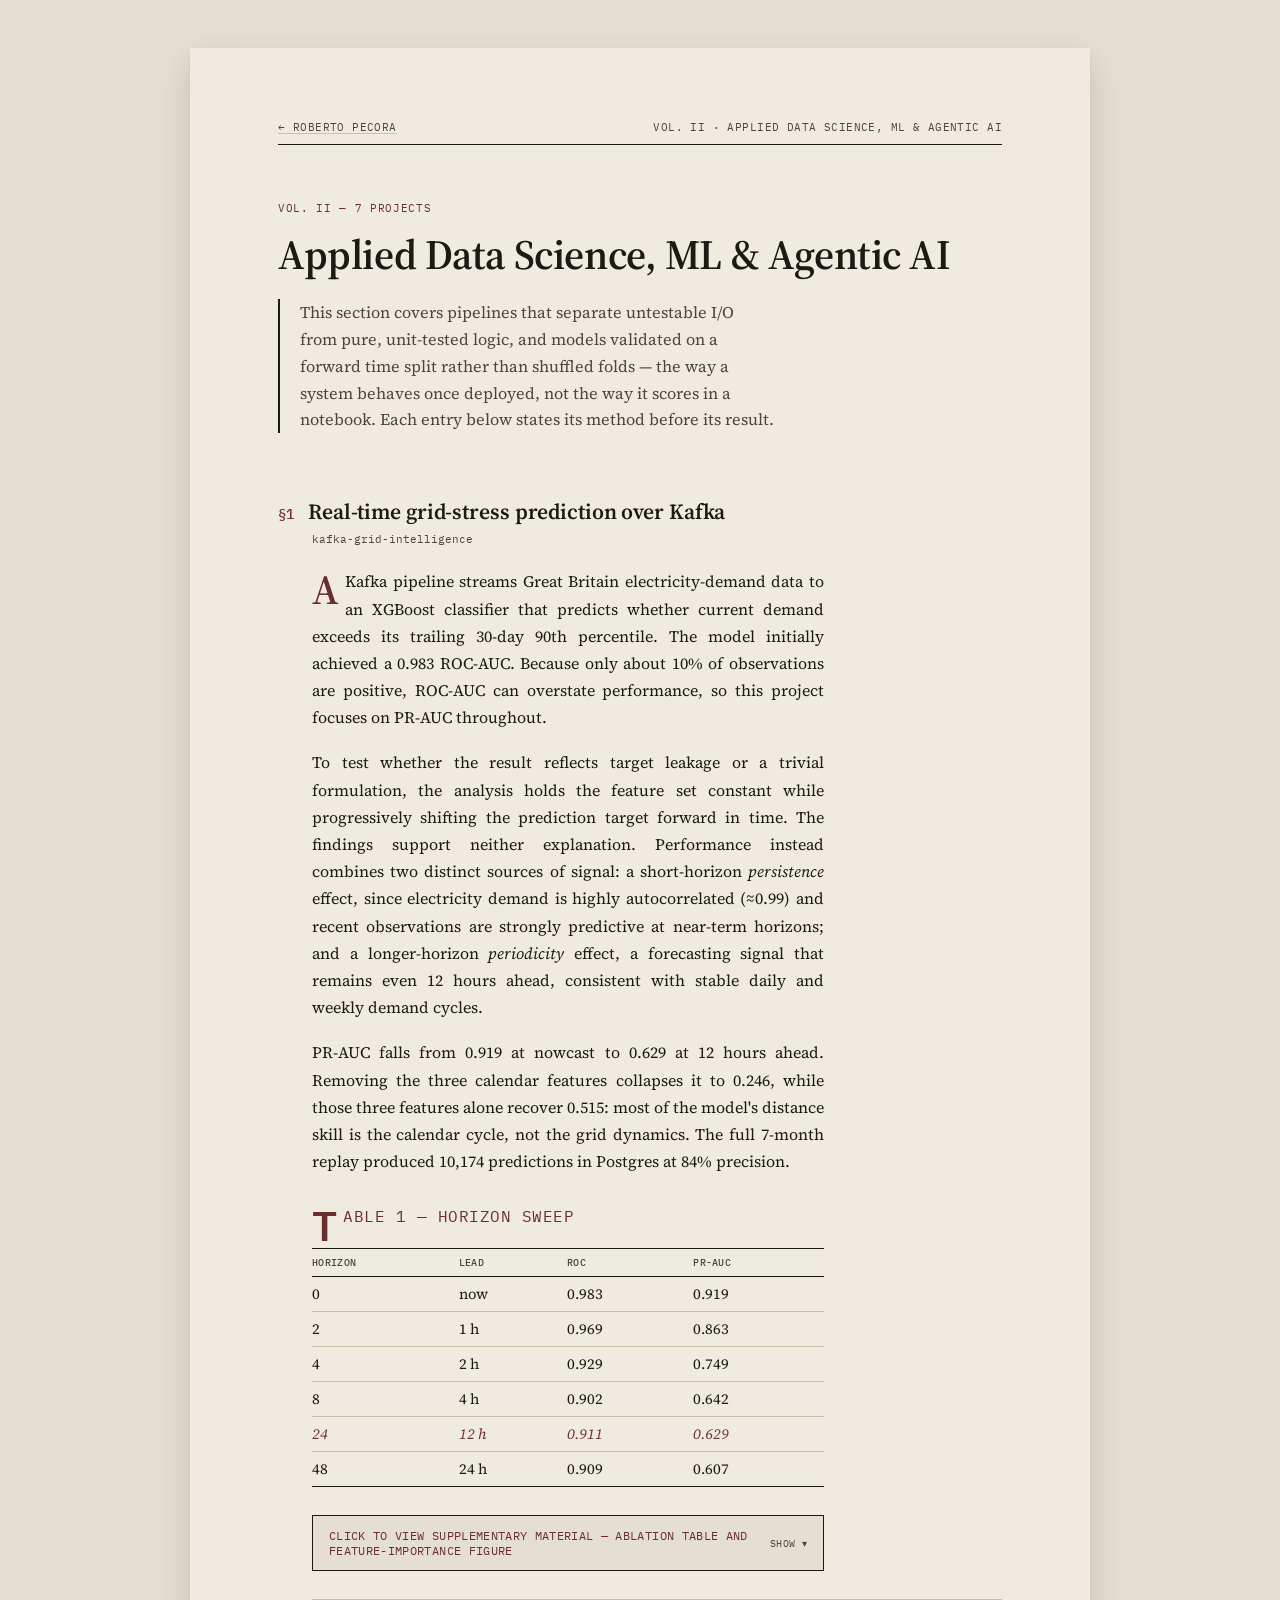
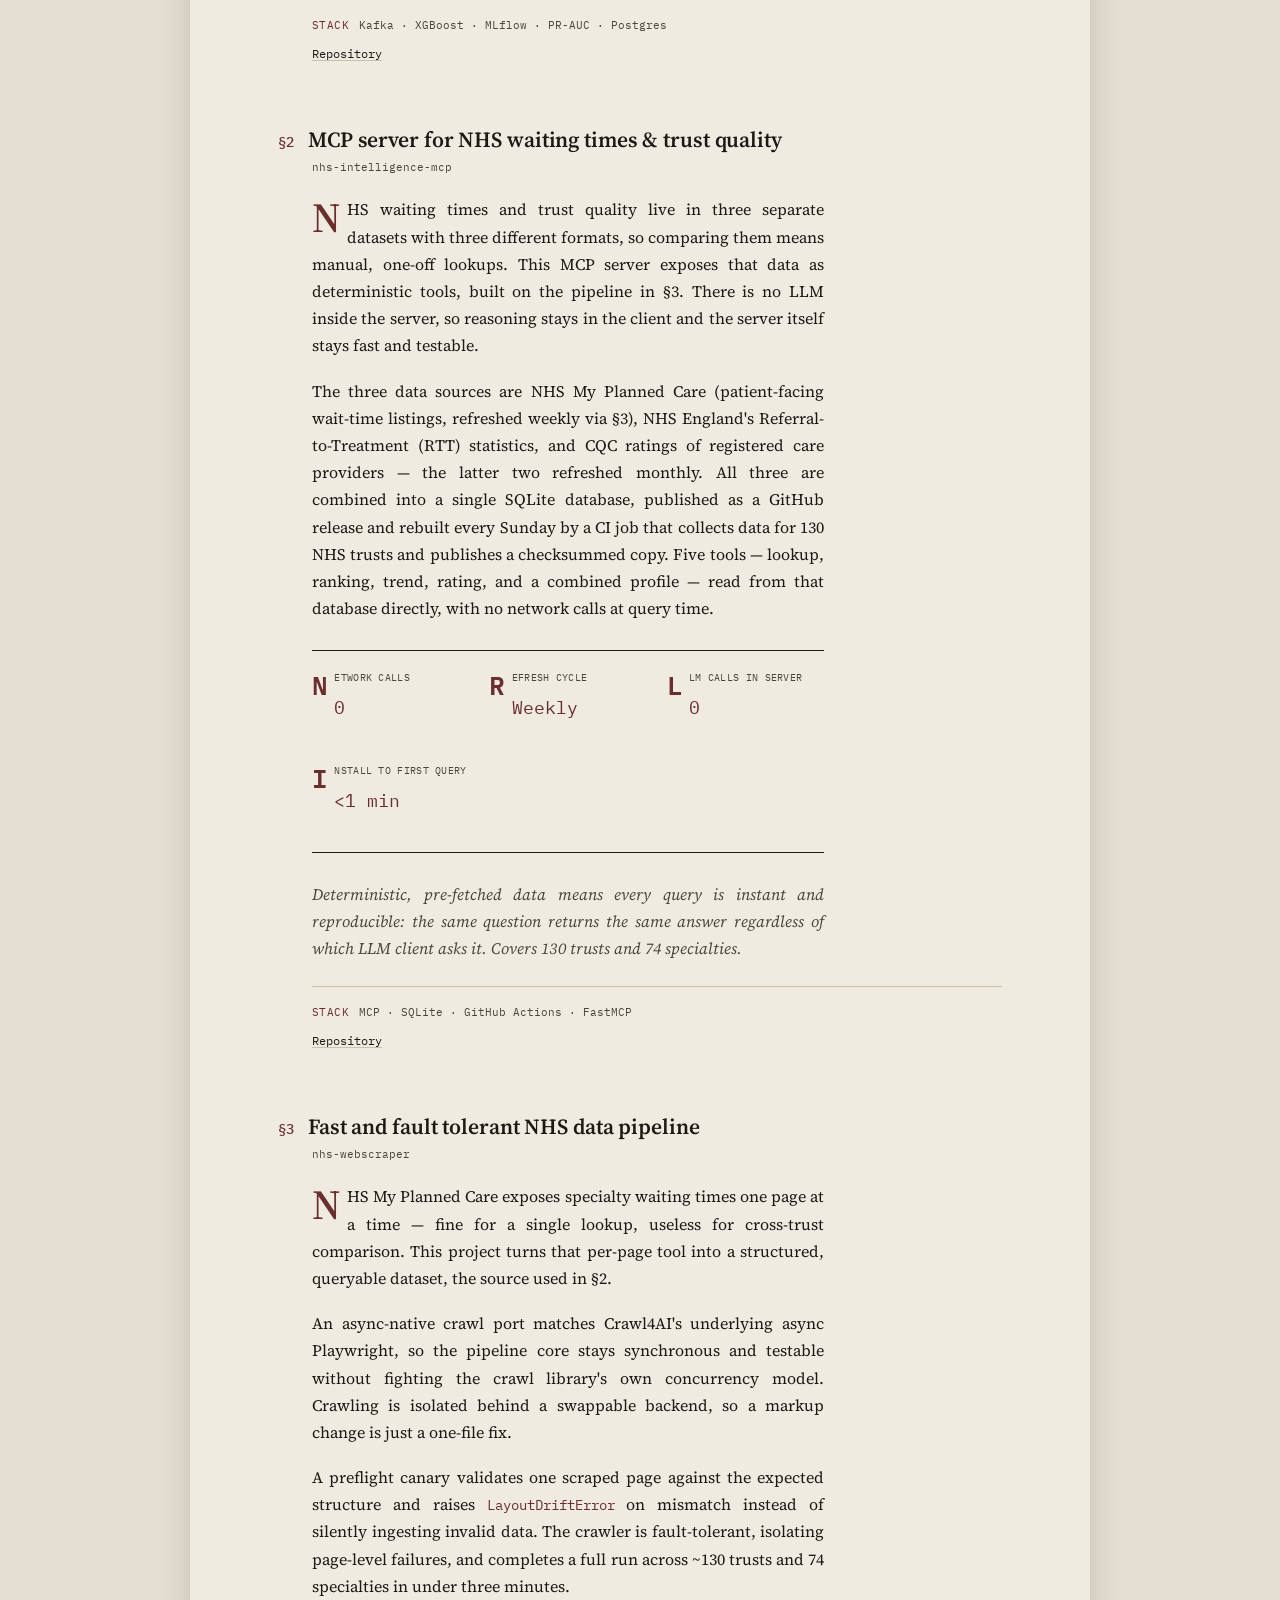
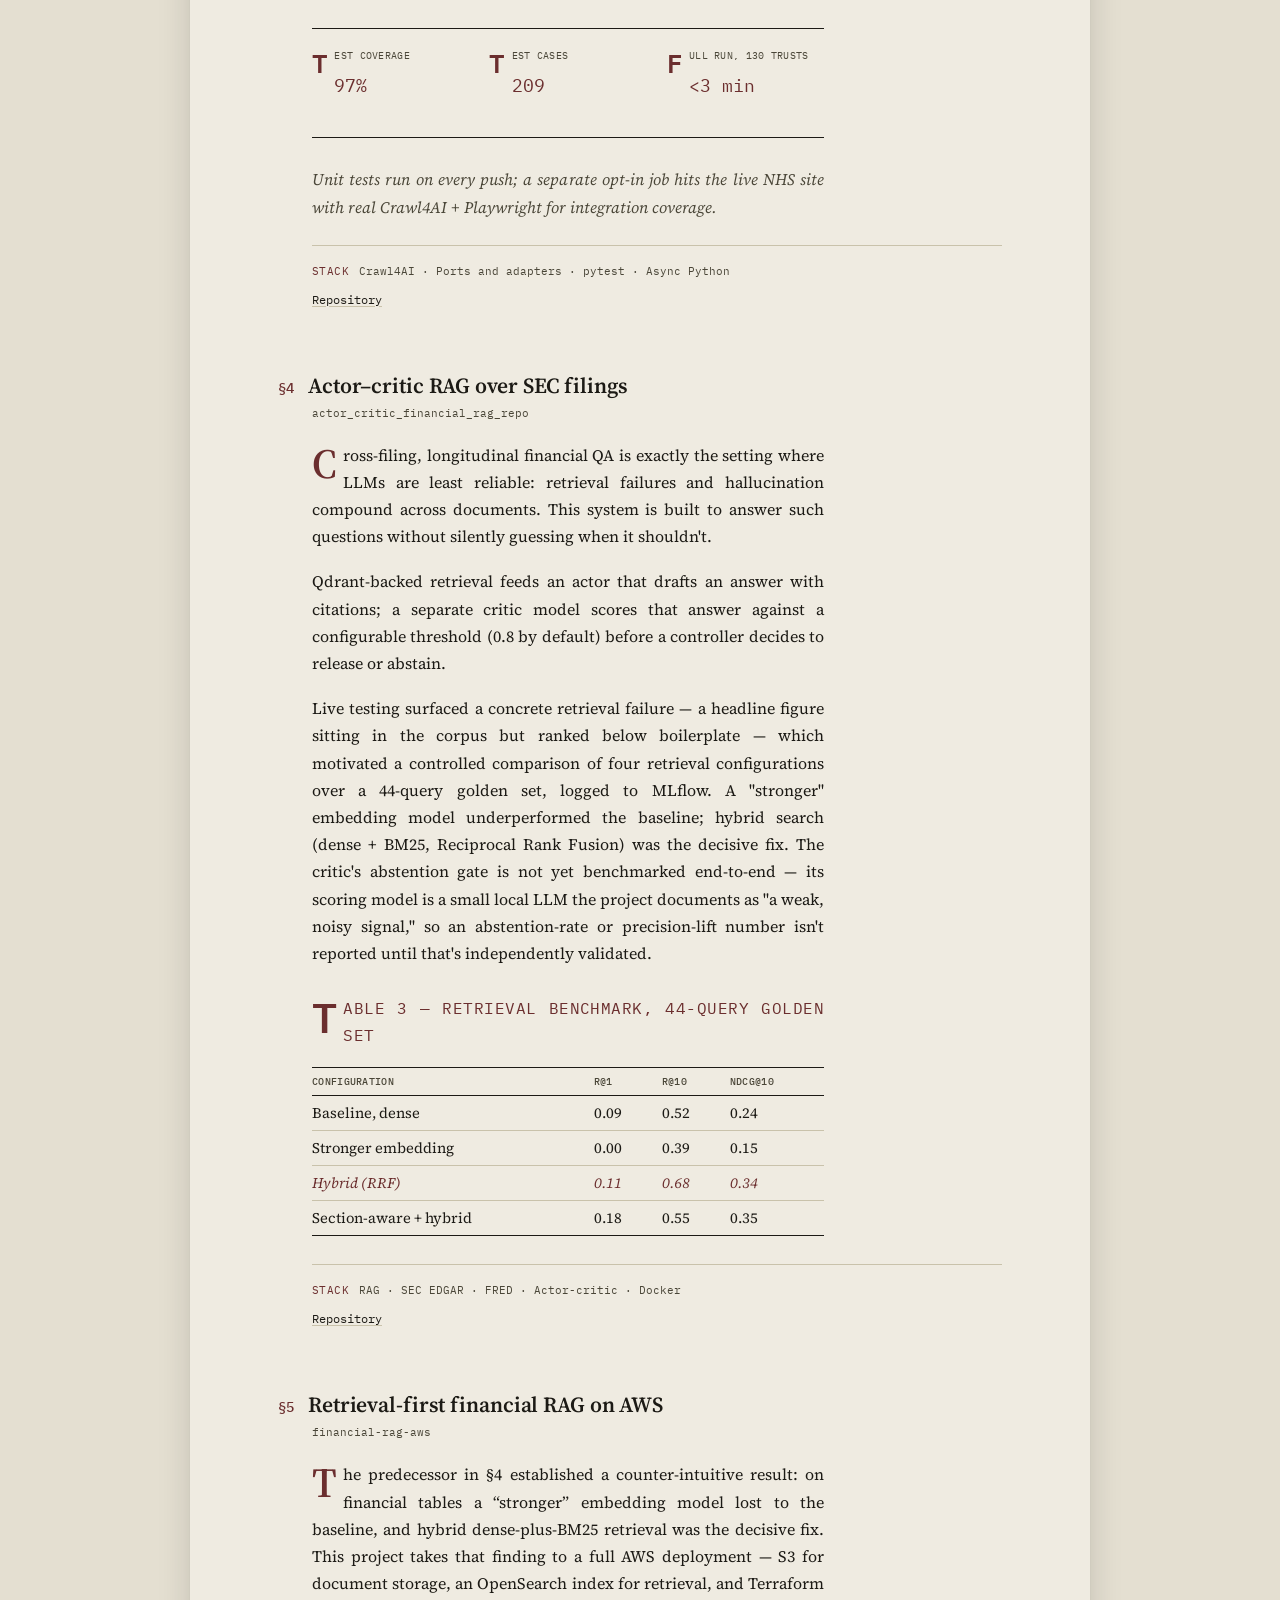
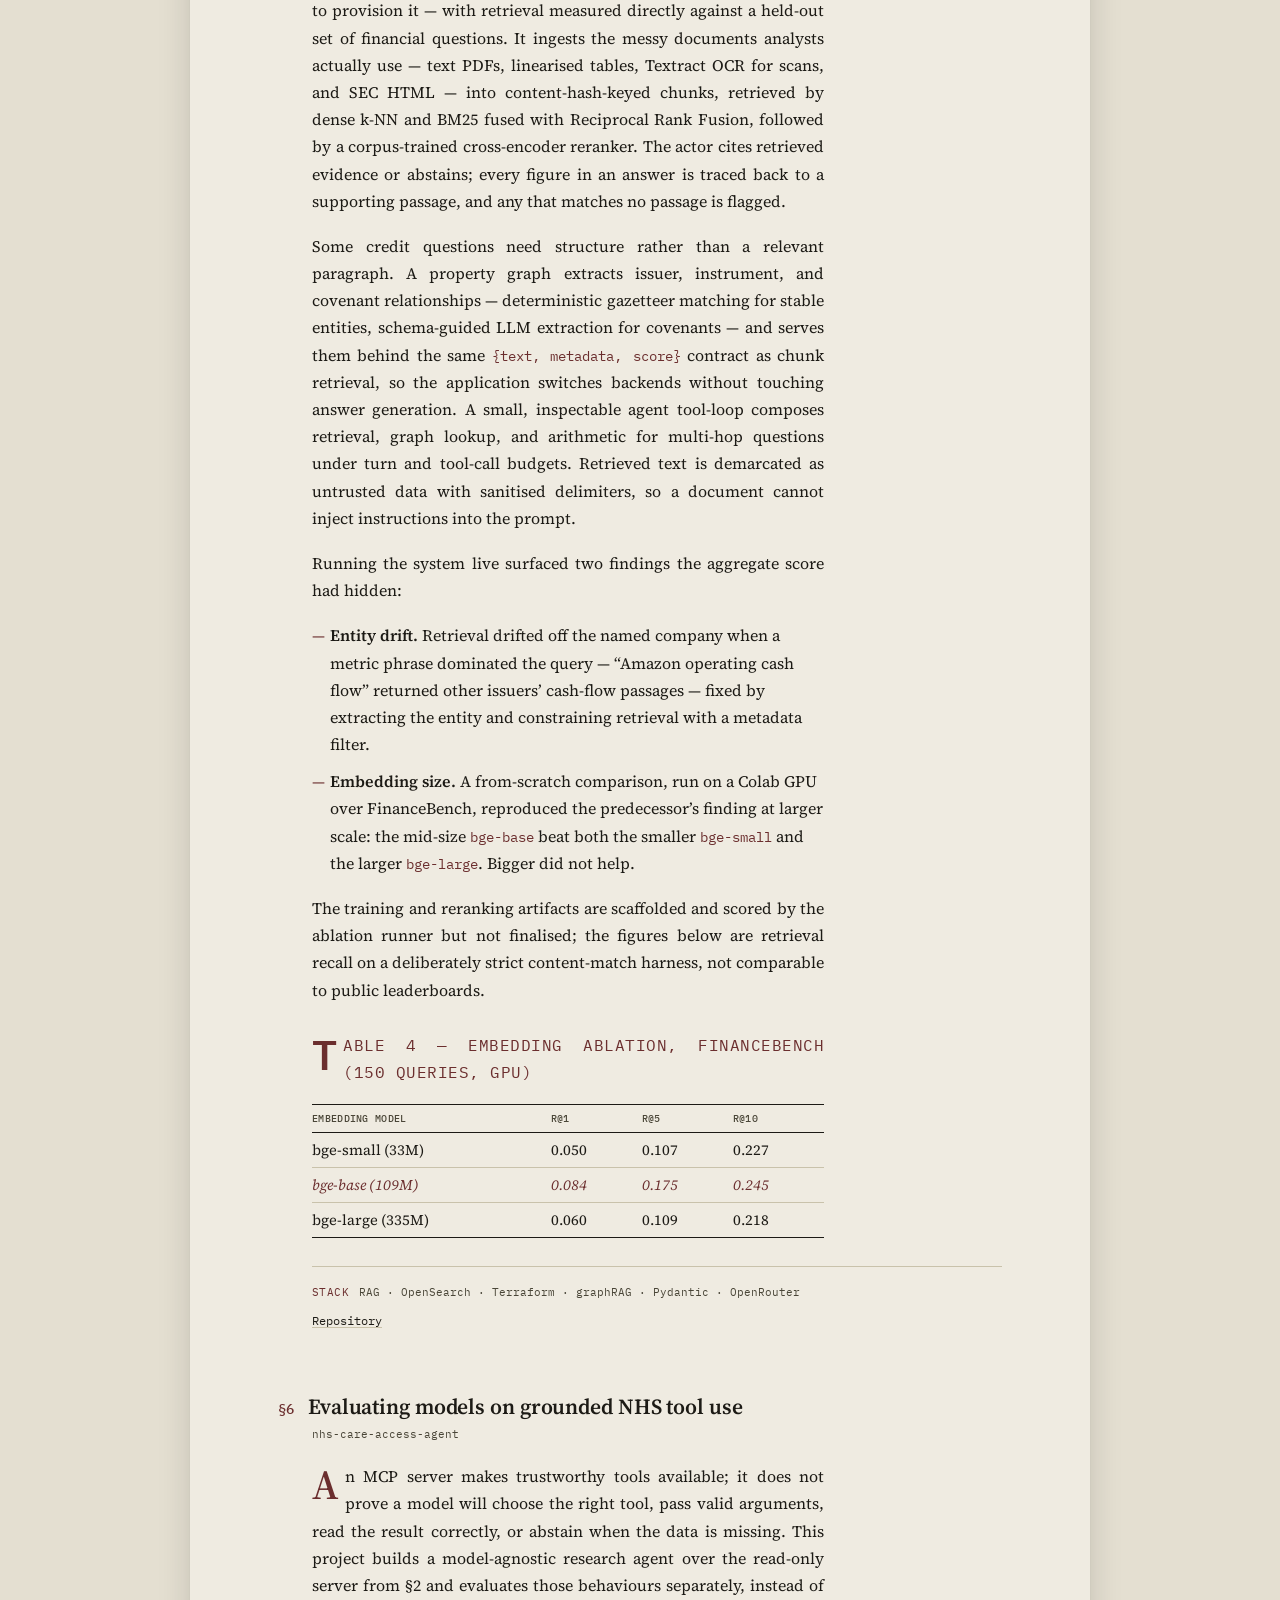
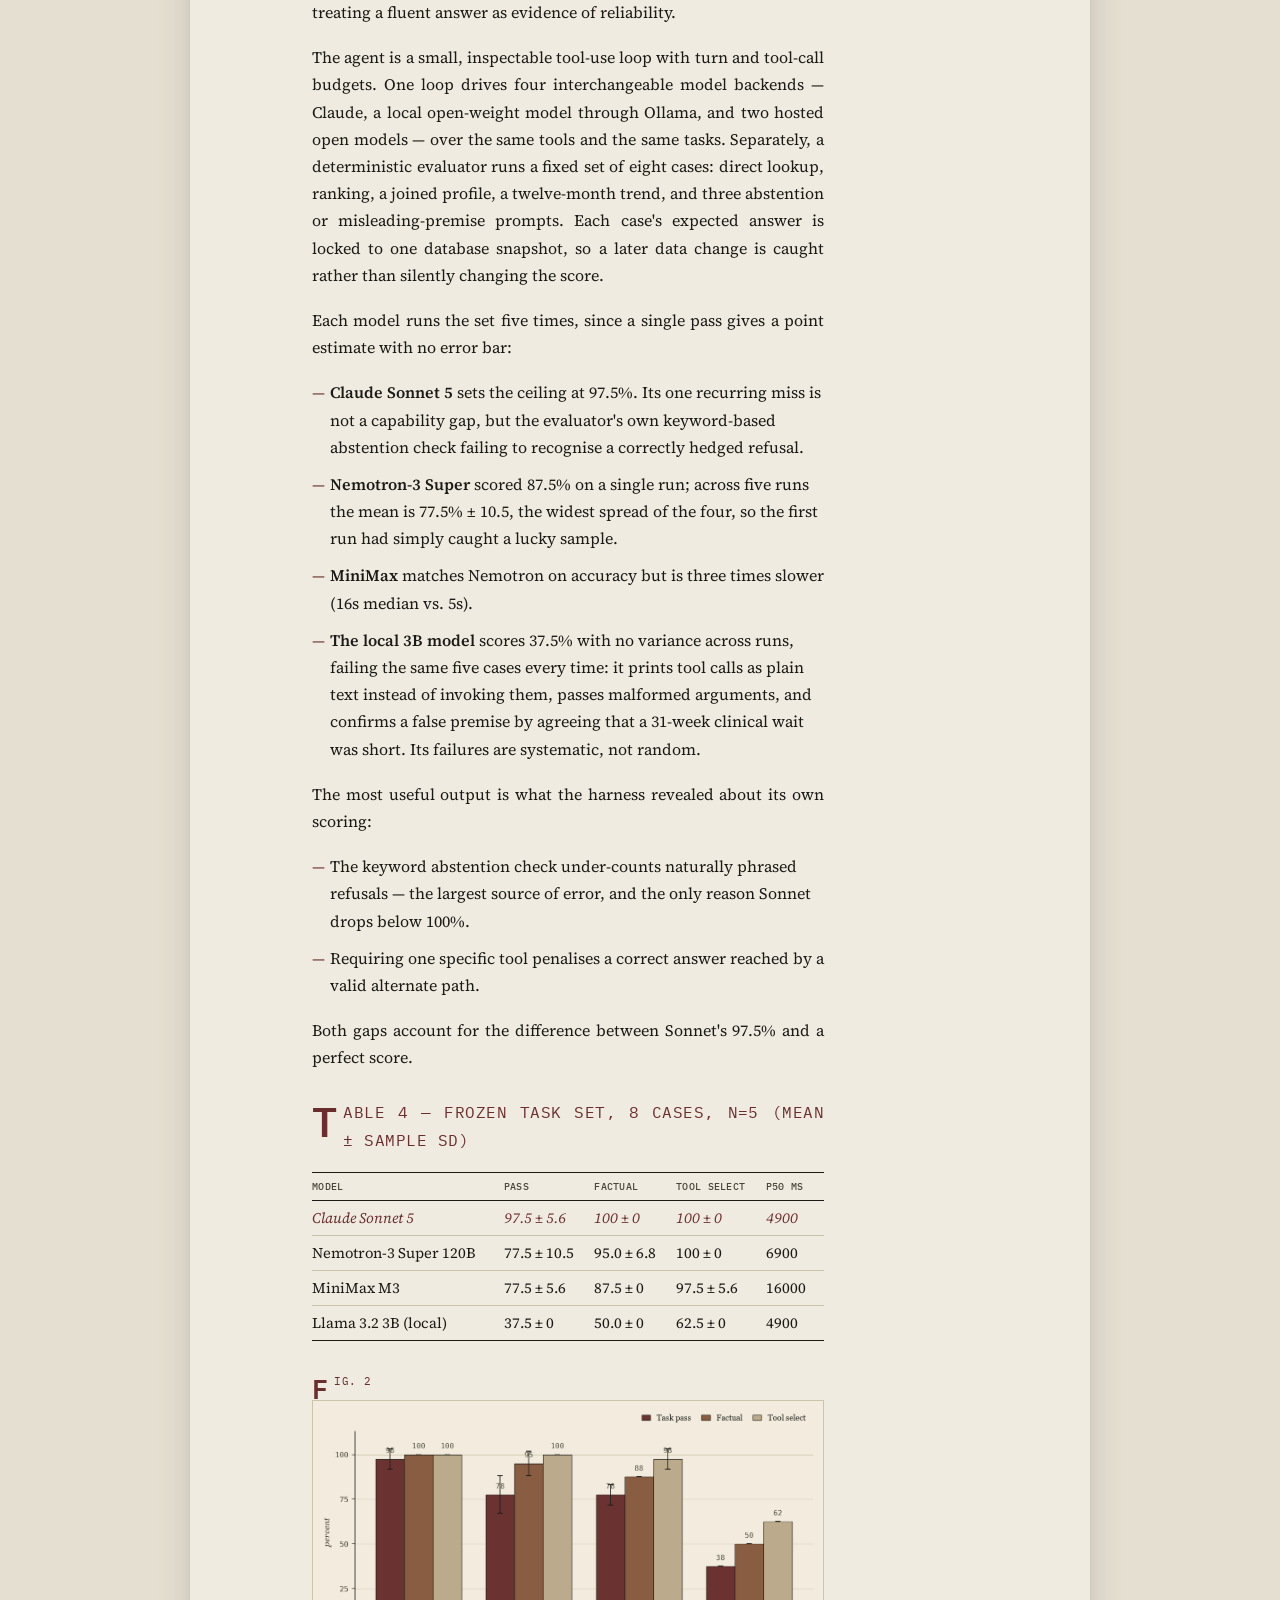
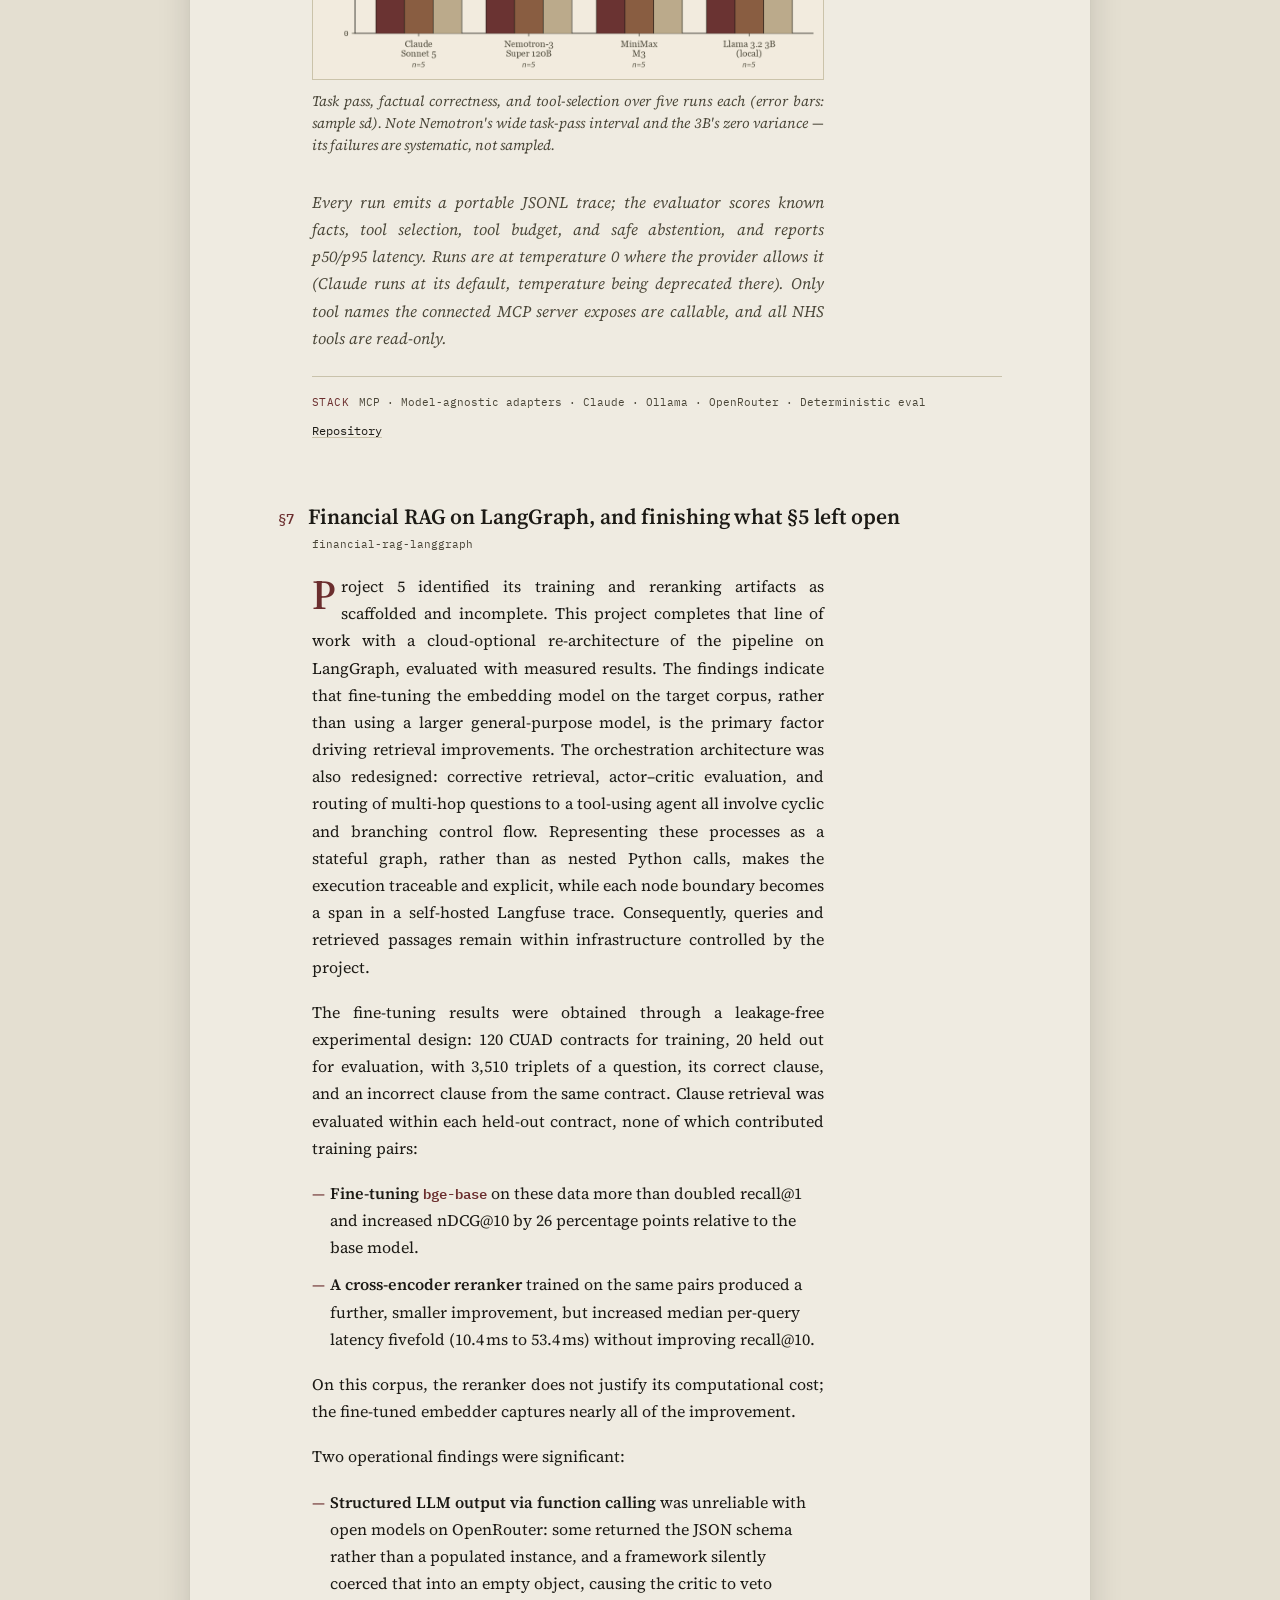
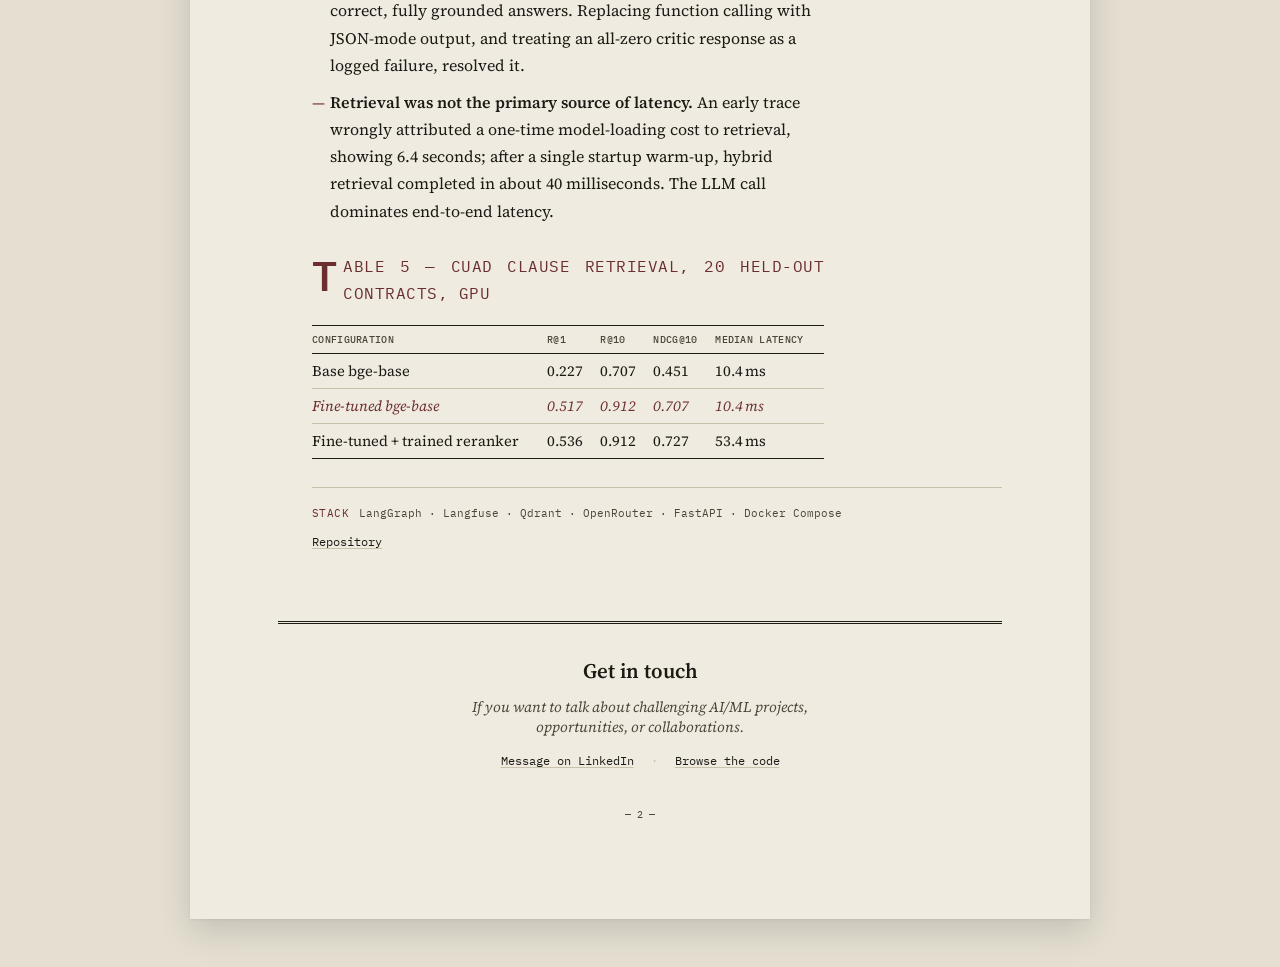
==== commit 4d2718fa: "Rewrite Vol. II intro" ====
--- a/applied-ml.html
+++ b/applied-ml.html
@@ -353,7 +353,7 @@
   <div class="masthead">
     <p class="kicker">Vol. II — 7 projects</p>
     <h1>Applied Data Science, ML &amp; Agentic AI</h1>
-    <p class="abstract">Production-shaped work on real-world data: pipelines that separate untestable I/O from pure, unit-tested logic, and models validated the way deployed models have to be — on time, rather than on shuffled folds. Each entry below states its method before its result.</p>
+    <p class="abstract">This section covers pipelines that separate untestable I/O from pure, unit-tested logic, and models validated on a forward time split rather than shuffled folds &mdash; the way a system behaves once deployed, not the way it scores in a notebook. Each entry below states its method before its result.</p>
   </div>
 
   <section class="paper-section" id="kafka-grid-intelligence">
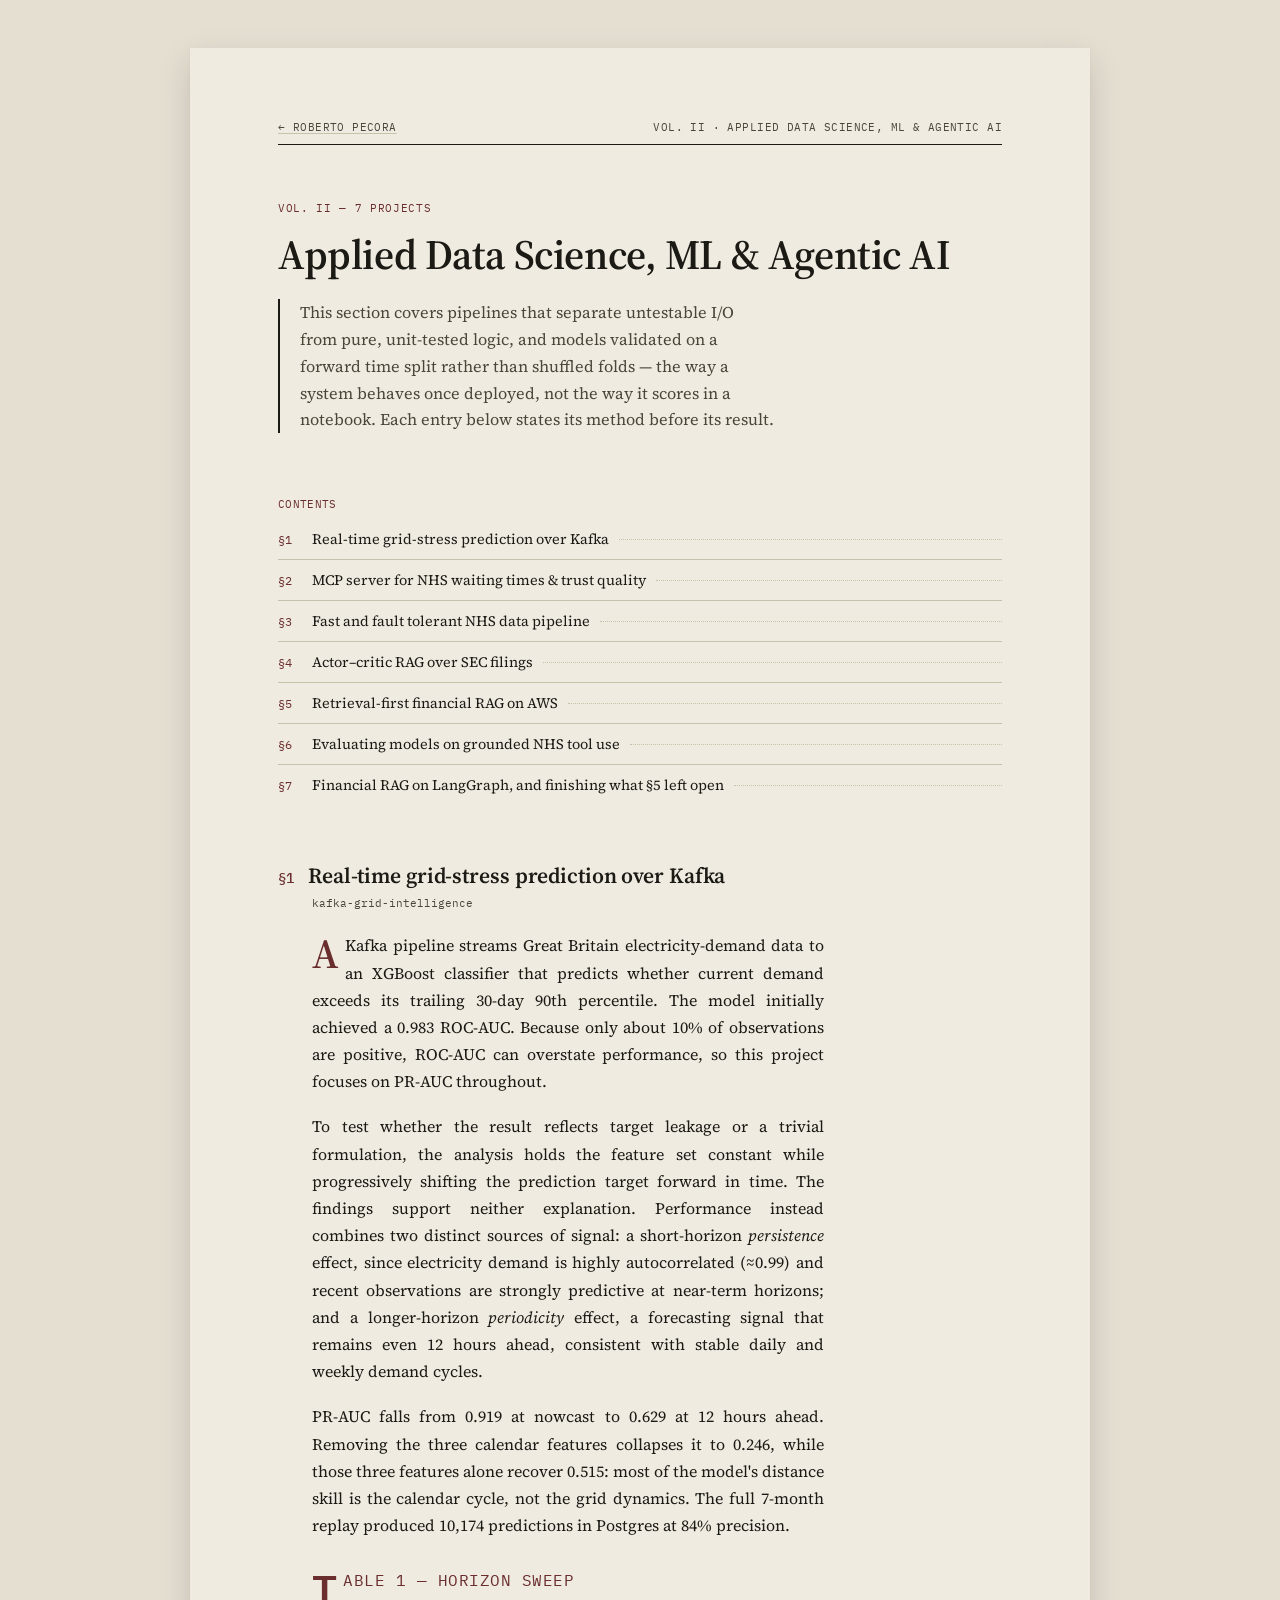
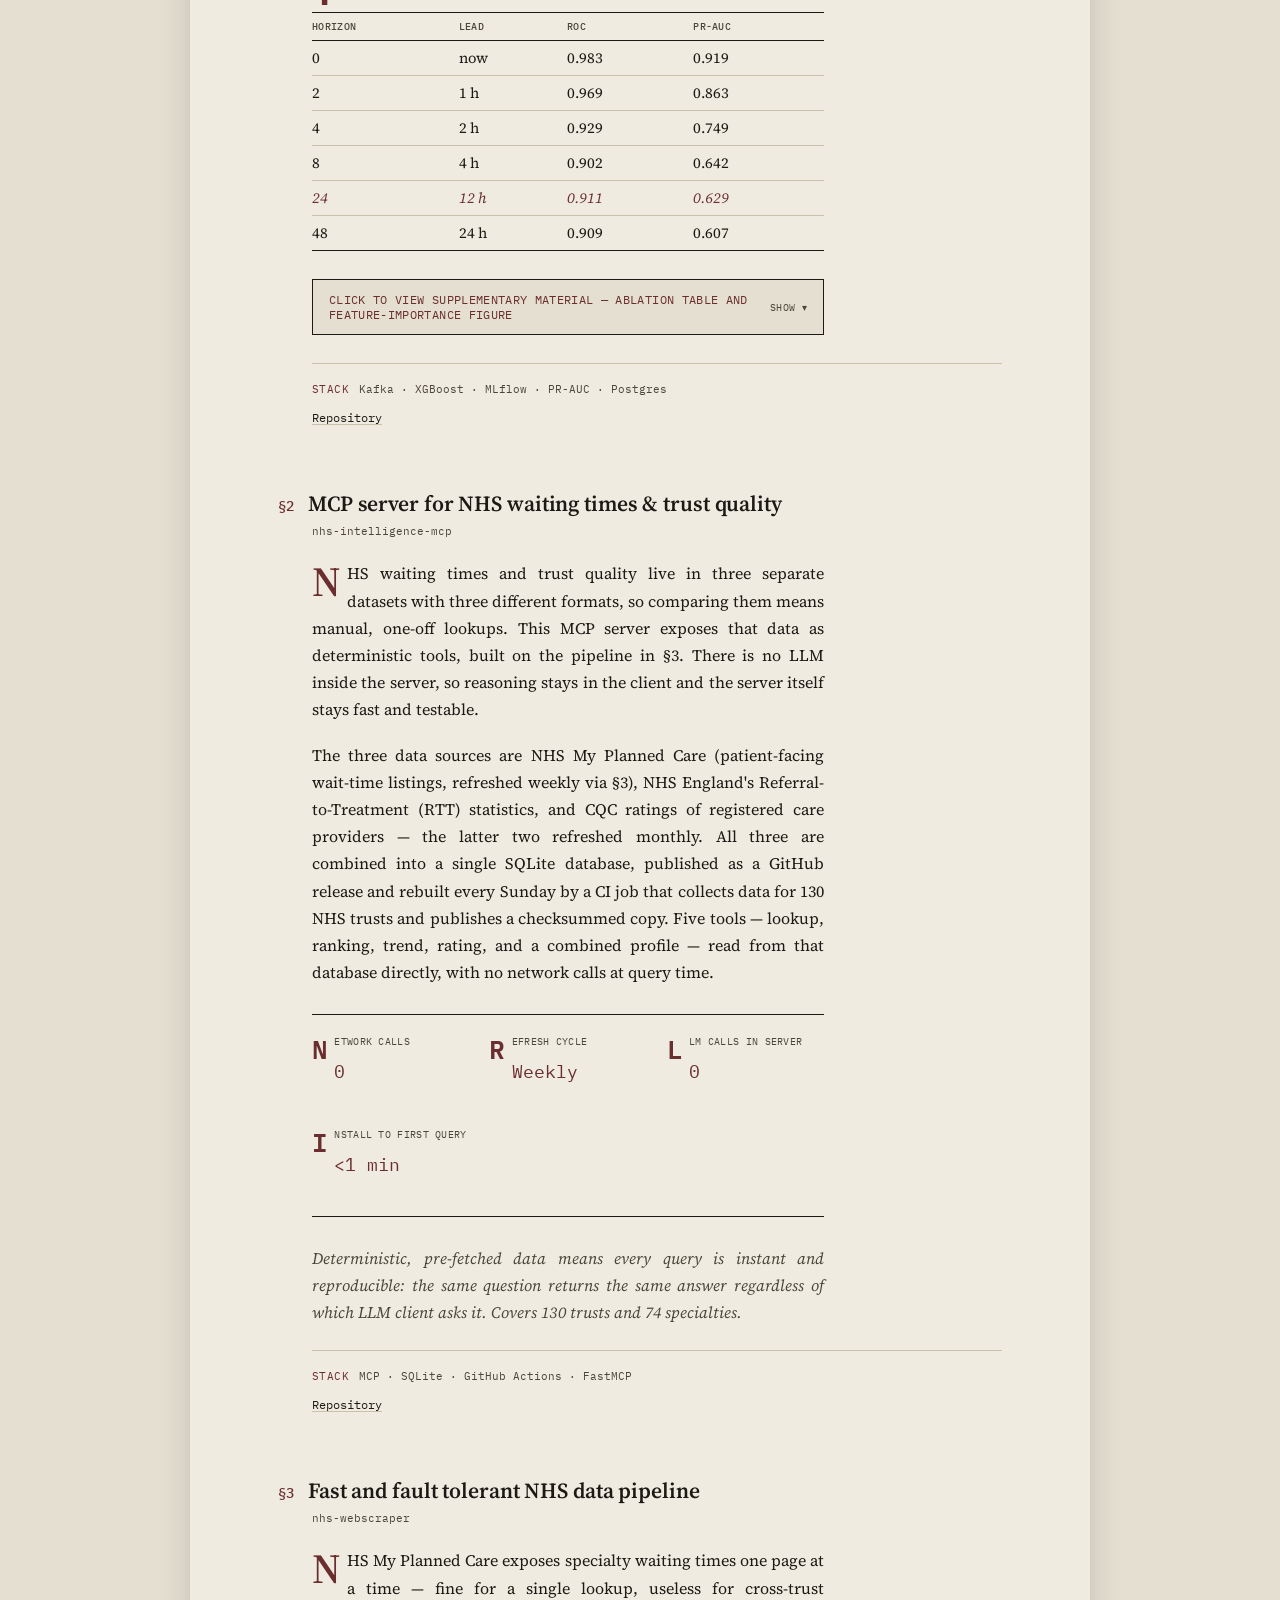
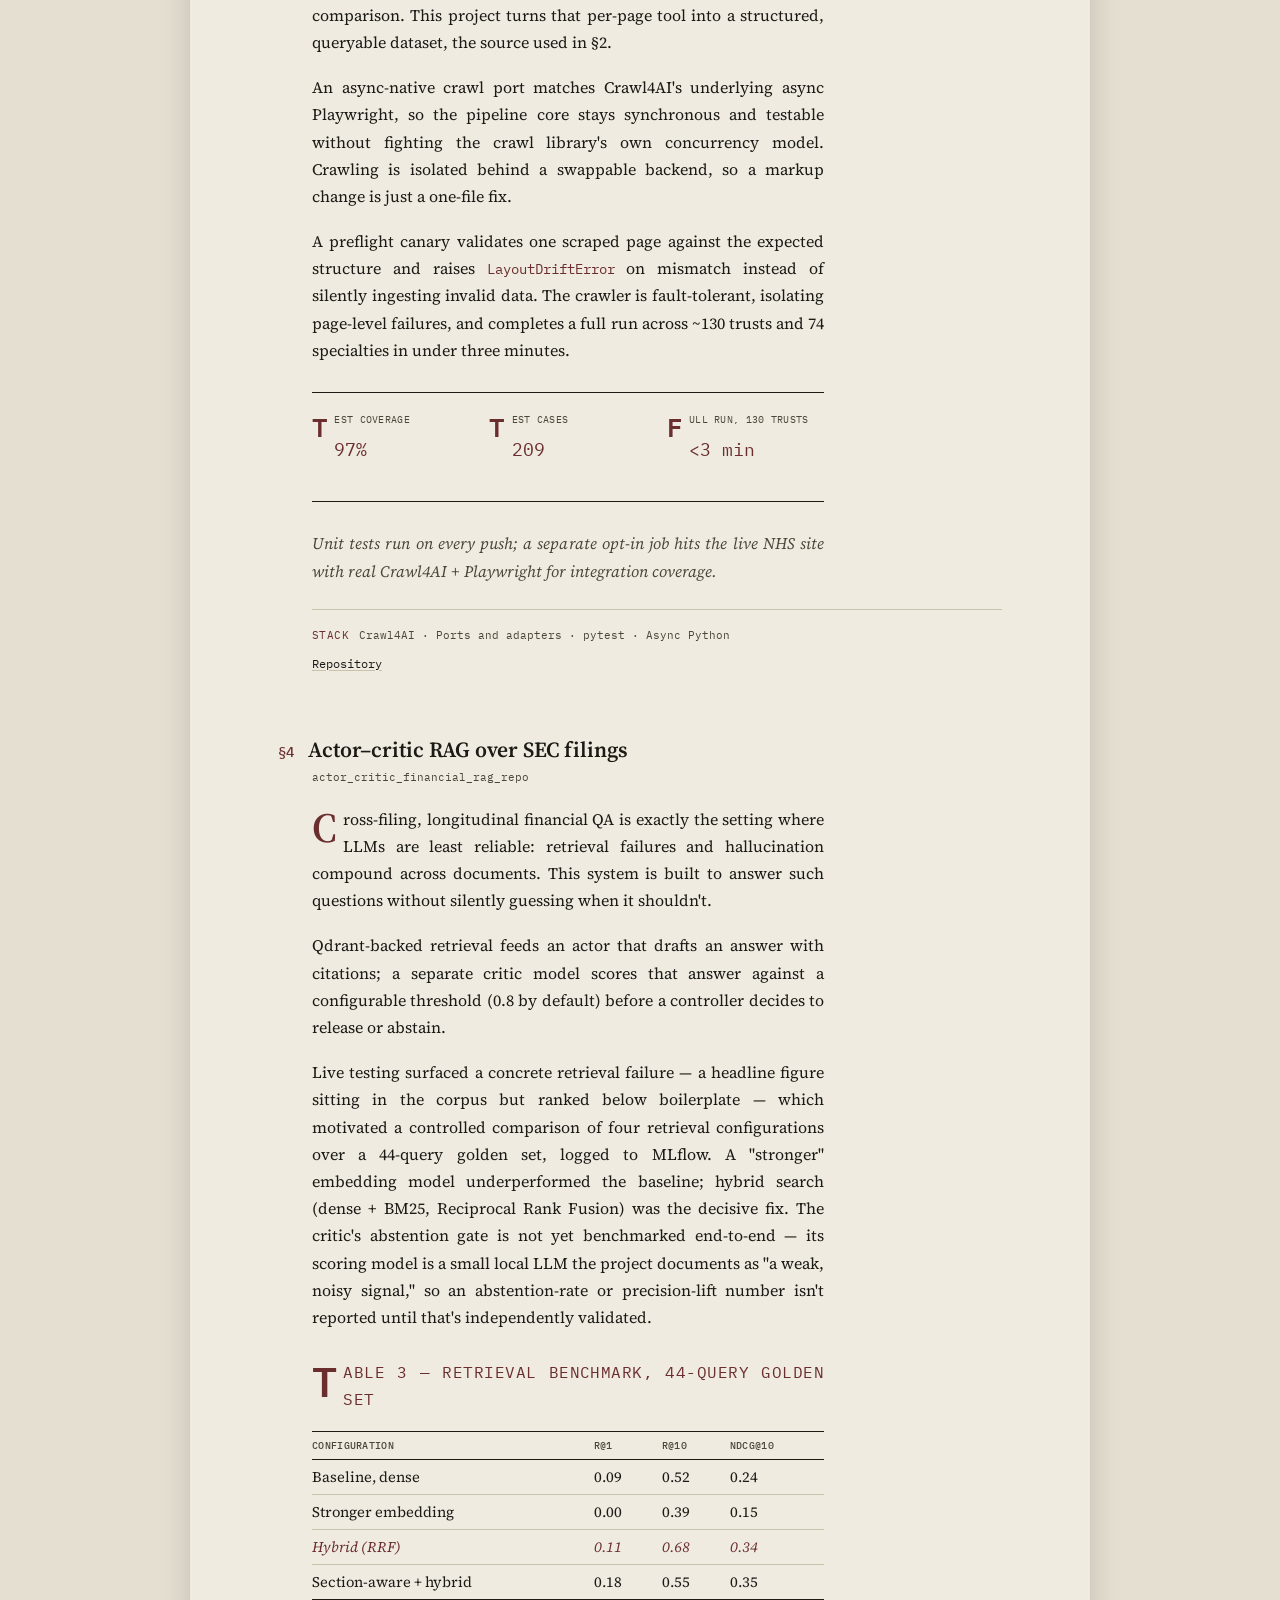
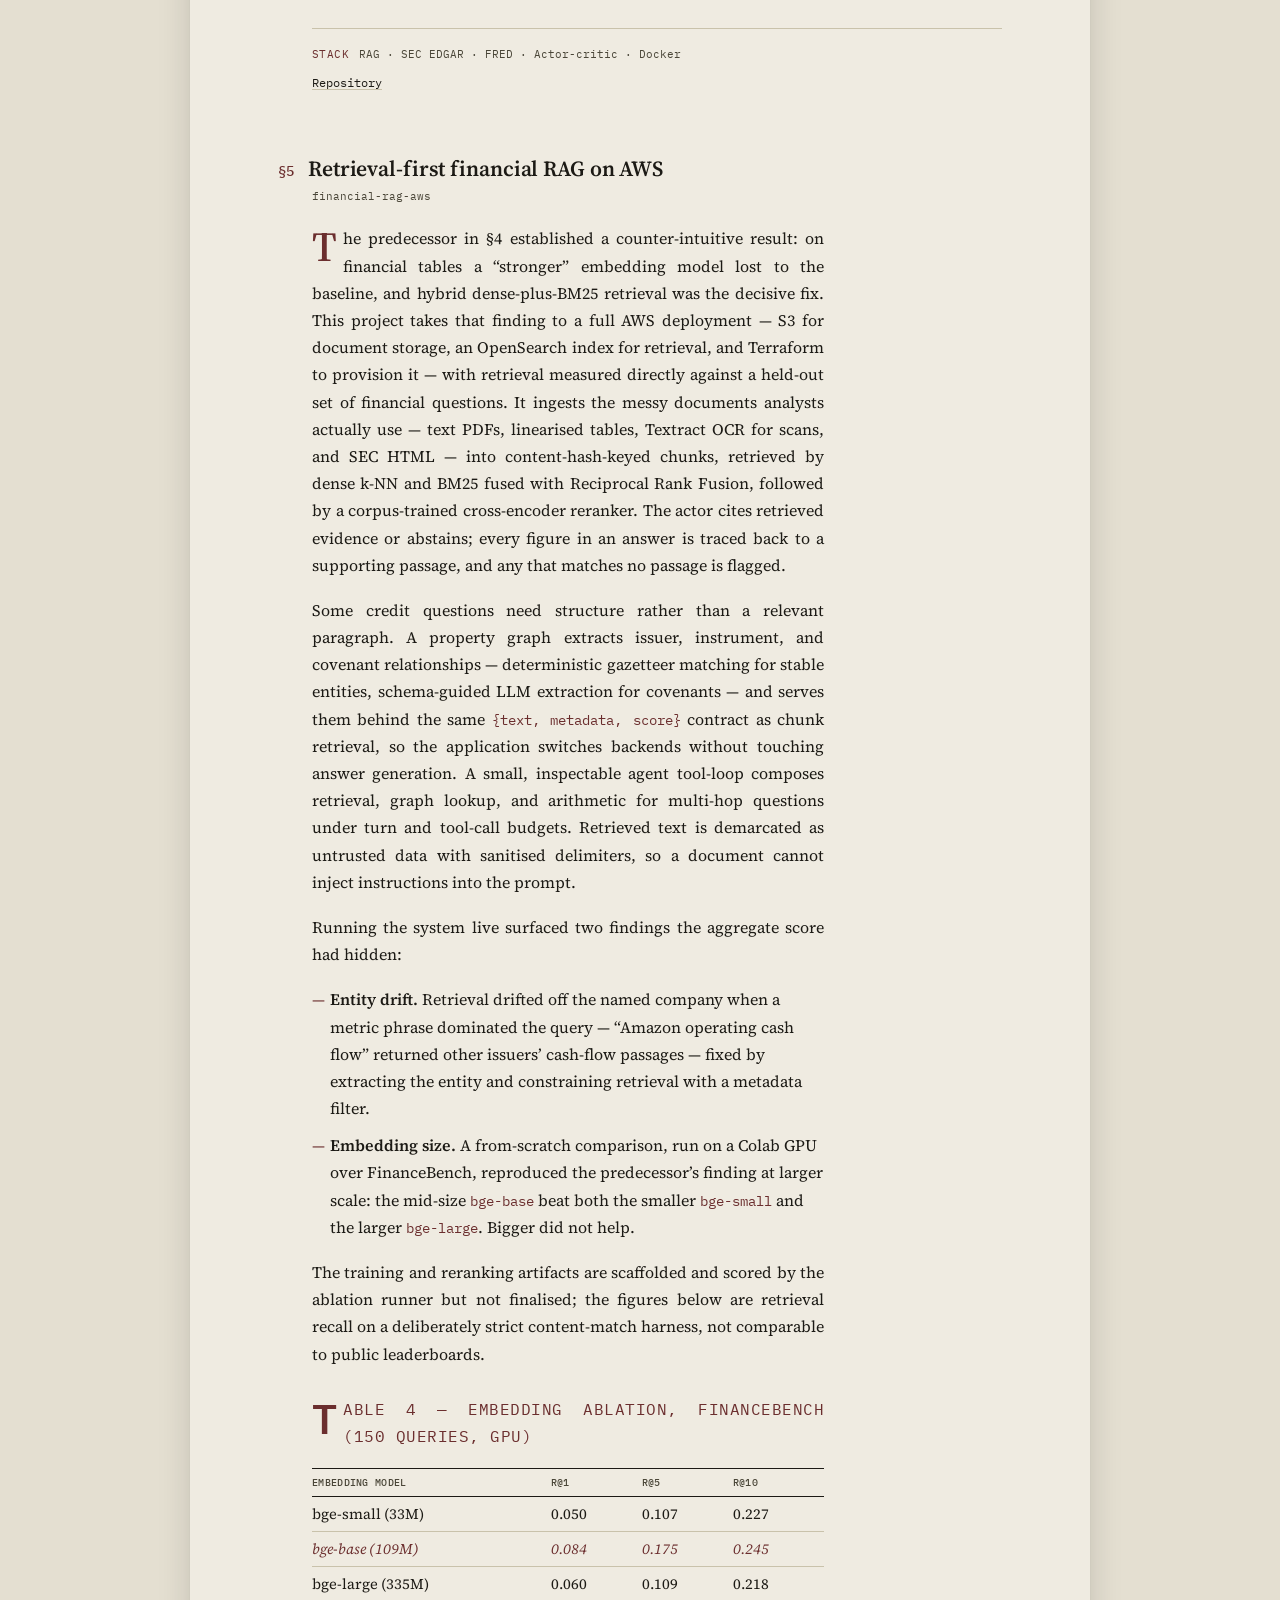
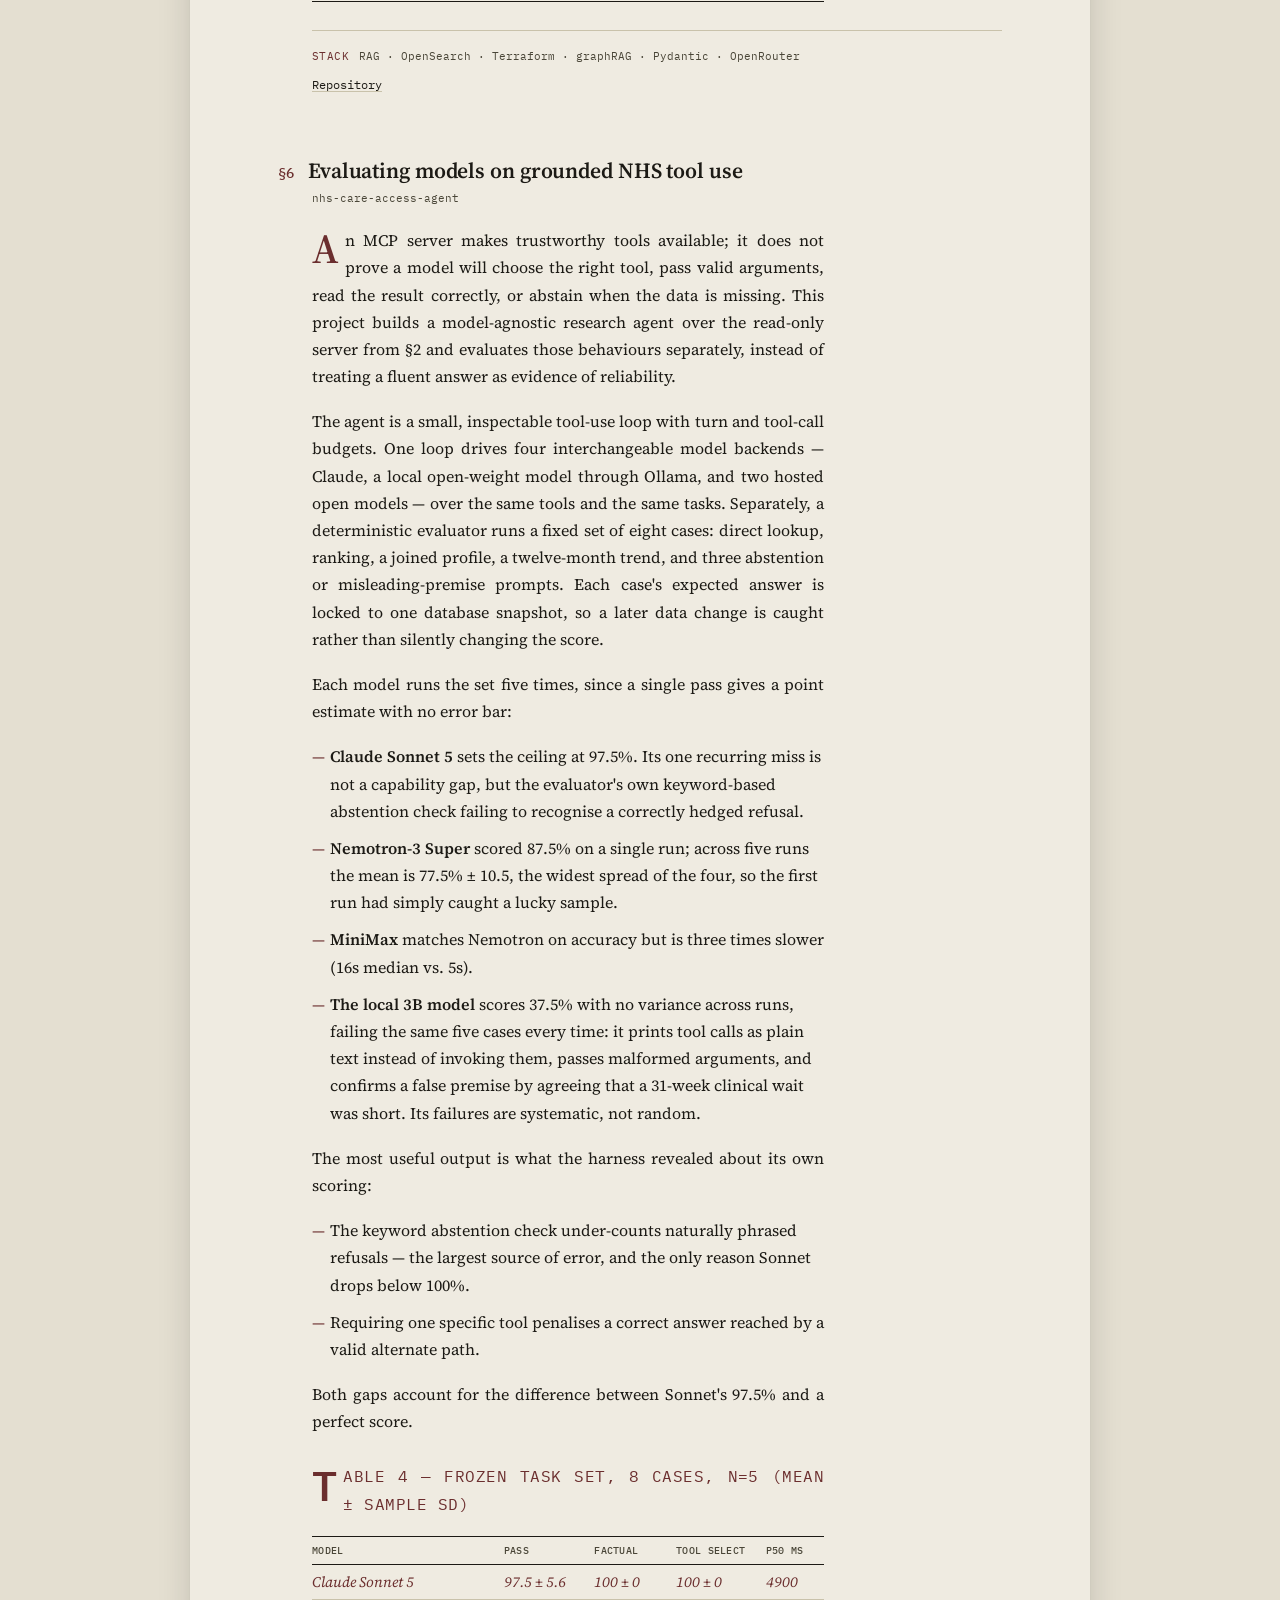
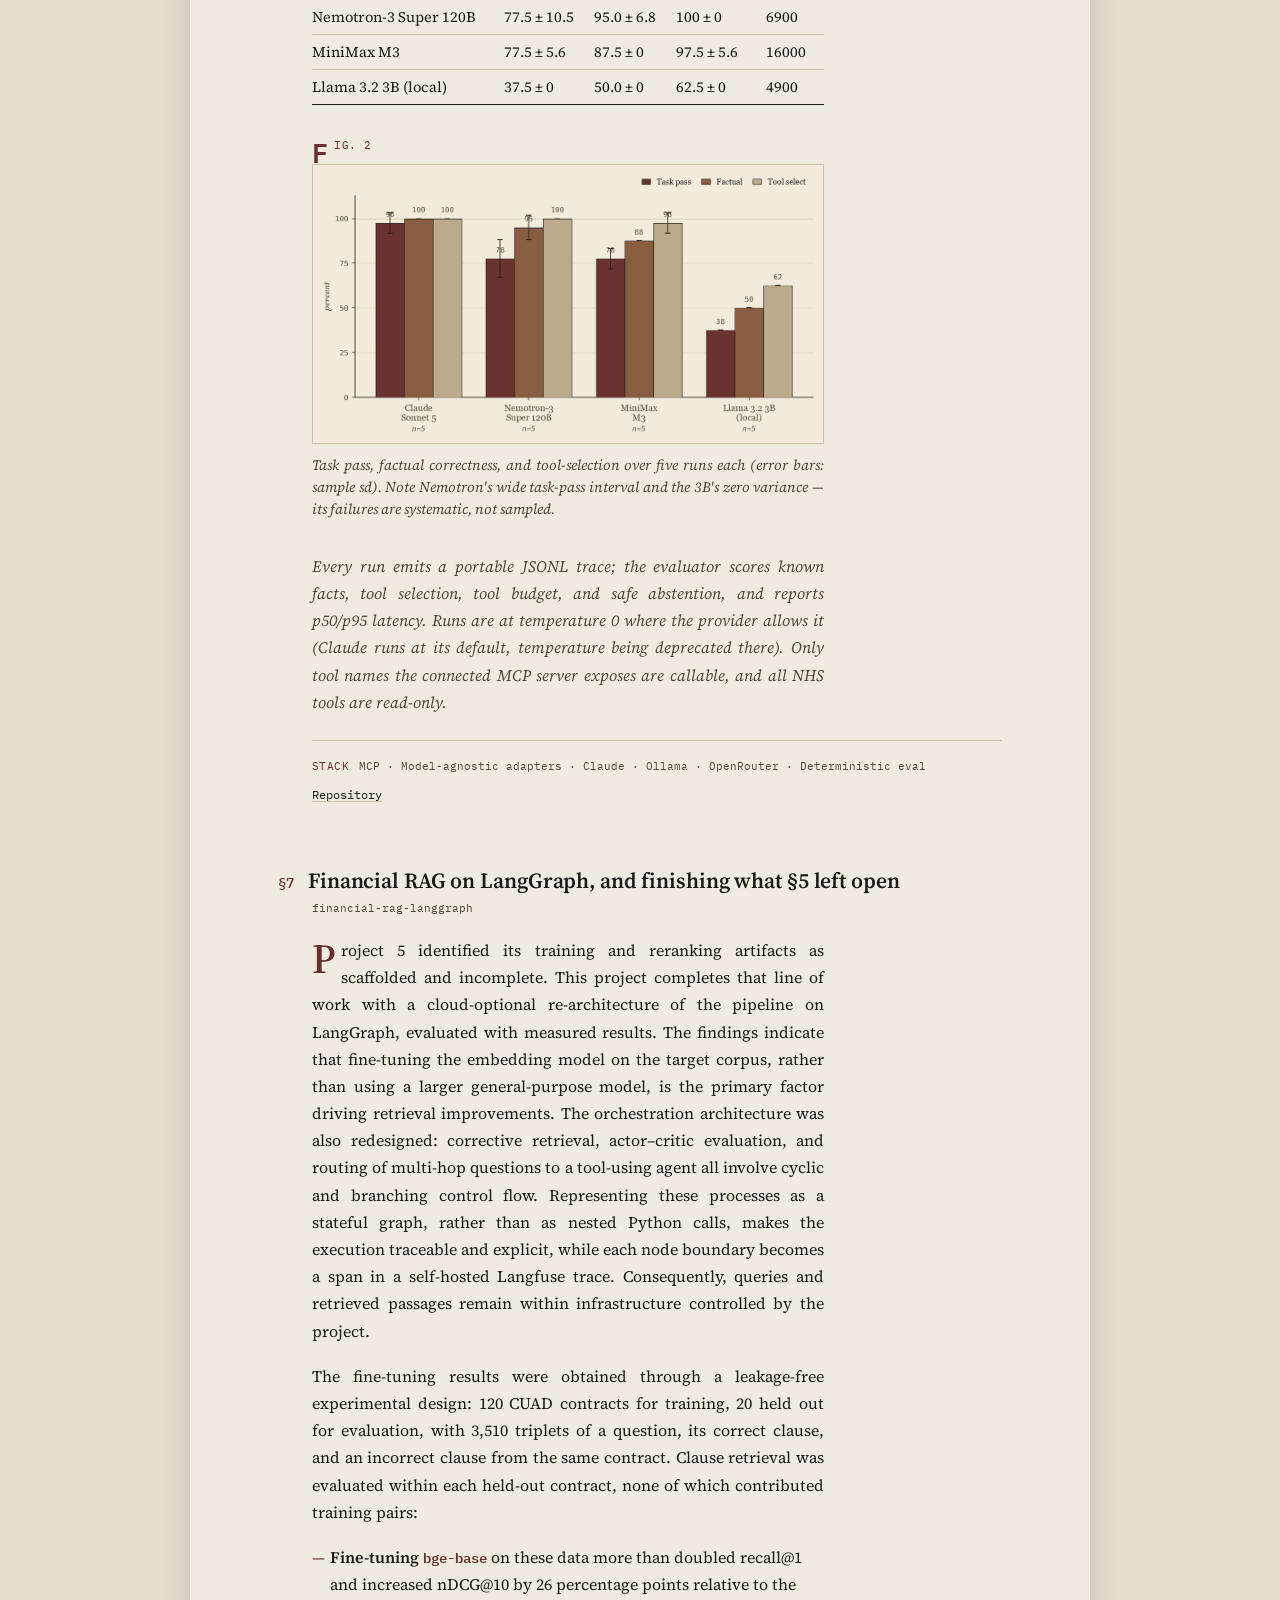
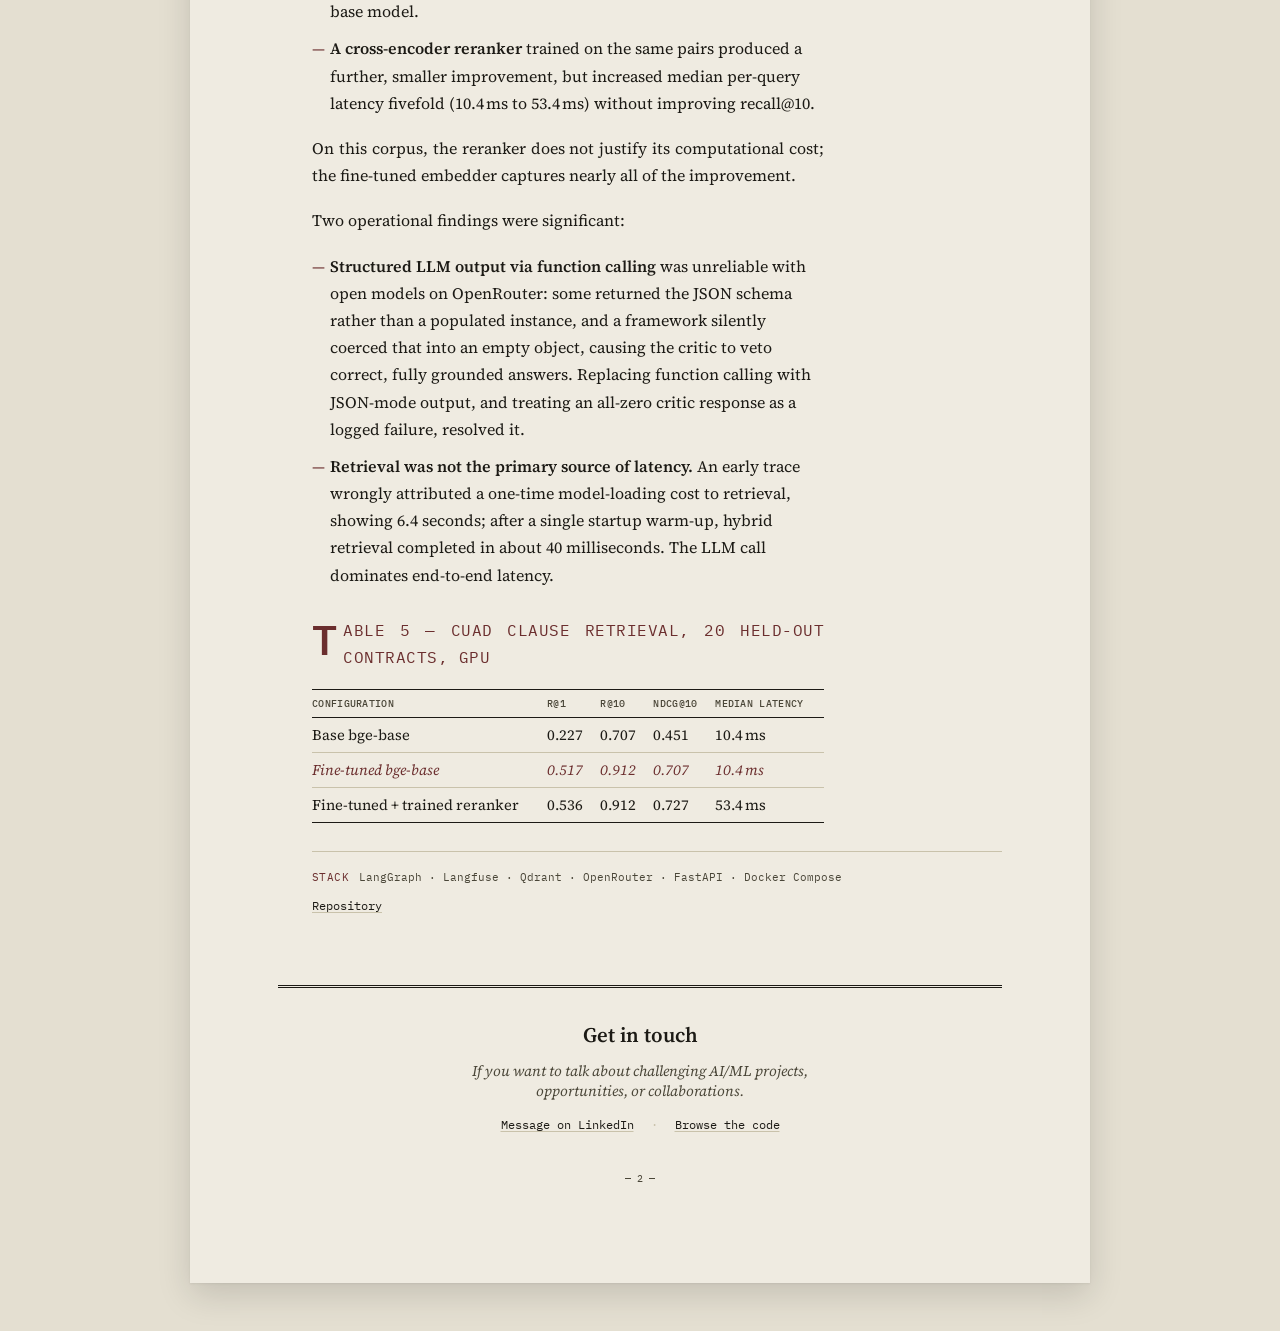
==== commit 22824656: "Add in-page contents block to Vol. I and Vol. II" ====
--- a/applied-ml.html
+++ b/applied-ml.html
@@ -152,6 +152,49 @@
 }
 .paper-body ul li strong{ font-weight:600; }
 
+.contents{ margin:0 0 56px; }
+.contents-label{
+  font-family:var(--mono);
+  font-size:10.5px;
+  letter-spacing:0.03em;
+  text-transform:uppercase;
+  color:var(--accent-ink);
+  margin:0 0 8px;
+}
+.contents-entry{
+  display:block;
+  padding:10px 0;
+  border-bottom:1px solid var(--rule);
+  text-decoration:none;
+  color:inherit;
+}
+.contents-entry:last-child{ border-bottom:none; }
+.contents-row{
+  display:flex;
+  align-items:baseline;
+  gap:10px;
+}
+.contents-num{
+  font-family:var(--mono);
+  font-size:0.75rem;
+  color:var(--accent-ink);
+  flex-shrink:0;
+  width:24px;
+}
+.contents-title{
+  font-family:var(--serif);
+  font-size:0.9rem;
+  flex-shrink:0;
+}
+.contents-leader{
+  flex:1;
+  border-bottom:1px dotted var(--rule);
+  transform:translateY(-4px);
+  min-width:20px;
+}
+.contents-entry:hover .contents-title{ color:var(--accent-ink); }
+.contents-entry:hover .contents-leader{ border-bottom-color:var(--accent-ink); }
+
 .fig{ margin:32px 0; max-width:64ch; }
 .fig .fig-label{
   font-family:var(--mono);
@@ -355,6 +398,59 @@
     <h1>Applied Data Science, ML &amp; Agentic AI</h1>
     <p class="abstract">This section covers pipelines that separate untestable I/O from pure, unit-tested logic, and models validated on a forward time split rather than shuffled folds &mdash; the way a system behaves once deployed, not the way it scores in a notebook. Each entry below states its method before its result.</p>
   </div>
+
+  <nav class="contents">
+    <p class="contents-label">Contents</p>
+    <a class="contents-entry" href="#kafka-grid-intelligence">
+      <div class="contents-row">
+        <span class="contents-num">§1</span>
+        <span class="contents-title">Real-time grid-stress prediction over Kafka</span>
+        <span class="contents-leader"></span>
+      </div>
+    </a>
+    <a class="contents-entry" href="#nhs-intelligence-mcp">
+      <div class="contents-row">
+        <span class="contents-num">§2</span>
+        <span class="contents-title">MCP server for NHS waiting times &amp; trust quality</span>
+        <span class="contents-leader"></span>
+      </div>
+    </a>
+    <a class="contents-entry" href="#nhs-webscraper">
+      <div class="contents-row">
+        <span class="contents-num">§3</span>
+        <span class="contents-title">Fast and fault tolerant NHS data pipeline</span>
+        <span class="contents-leader"></span>
+      </div>
+    </a>
+    <a class="contents-entry" href="#actor_critic_financial_rag_repo">
+      <div class="contents-row">
+        <span class="contents-num">§4</span>
+        <span class="contents-title">Actor&ndash;critic RAG over SEC filings</span>
+        <span class="contents-leader"></span>
+      </div>
+    </a>
+    <a class="contents-entry" href="#financial-rag-aws">
+      <div class="contents-row">
+        <span class="contents-num">§5</span>
+        <span class="contents-title">Retrieval-first financial RAG on AWS</span>
+        <span class="contents-leader"></span>
+      </div>
+    </a>
+    <a class="contents-entry" href="#nhs-care-access-agent">
+      <div class="contents-row">
+        <span class="contents-num">§6</span>
+        <span class="contents-title">Evaluating models on grounded NHS tool use</span>
+        <span class="contents-leader"></span>
+      </div>
+    </a>
+    <a class="contents-entry" href="#financial-rag-langgraph">
+      <div class="contents-row">
+        <span class="contents-num">§7</span>
+        <span class="contents-title">Financial RAG on LangGraph, and finishing what §5 left open</span>
+        <span class="contents-leader"></span>
+      </div>
+    </a>
+  </nav>
 
   <section class="paper-section" id="kafka-grid-intelligence">
     <div class="section-num"><span class="num">§1</span><h2>Real-time grid-stress prediction over Kafka</h2></div>
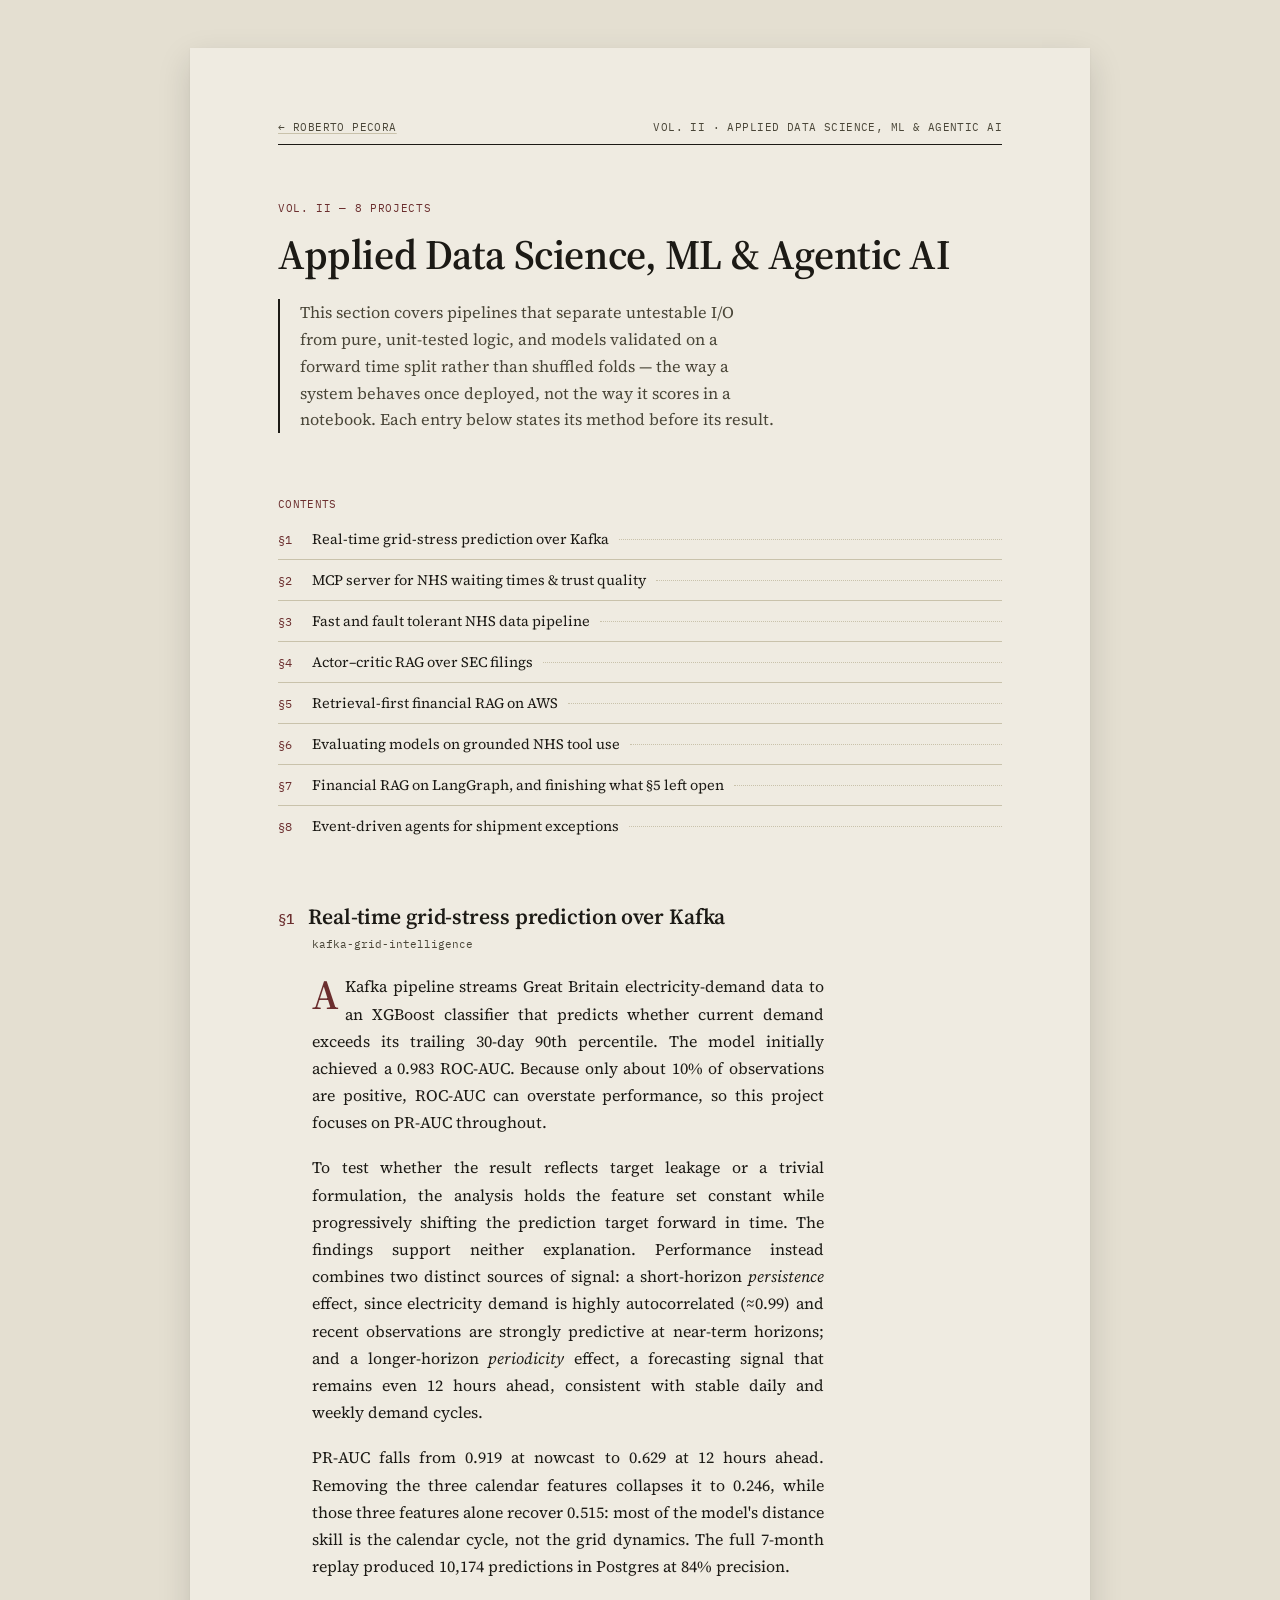
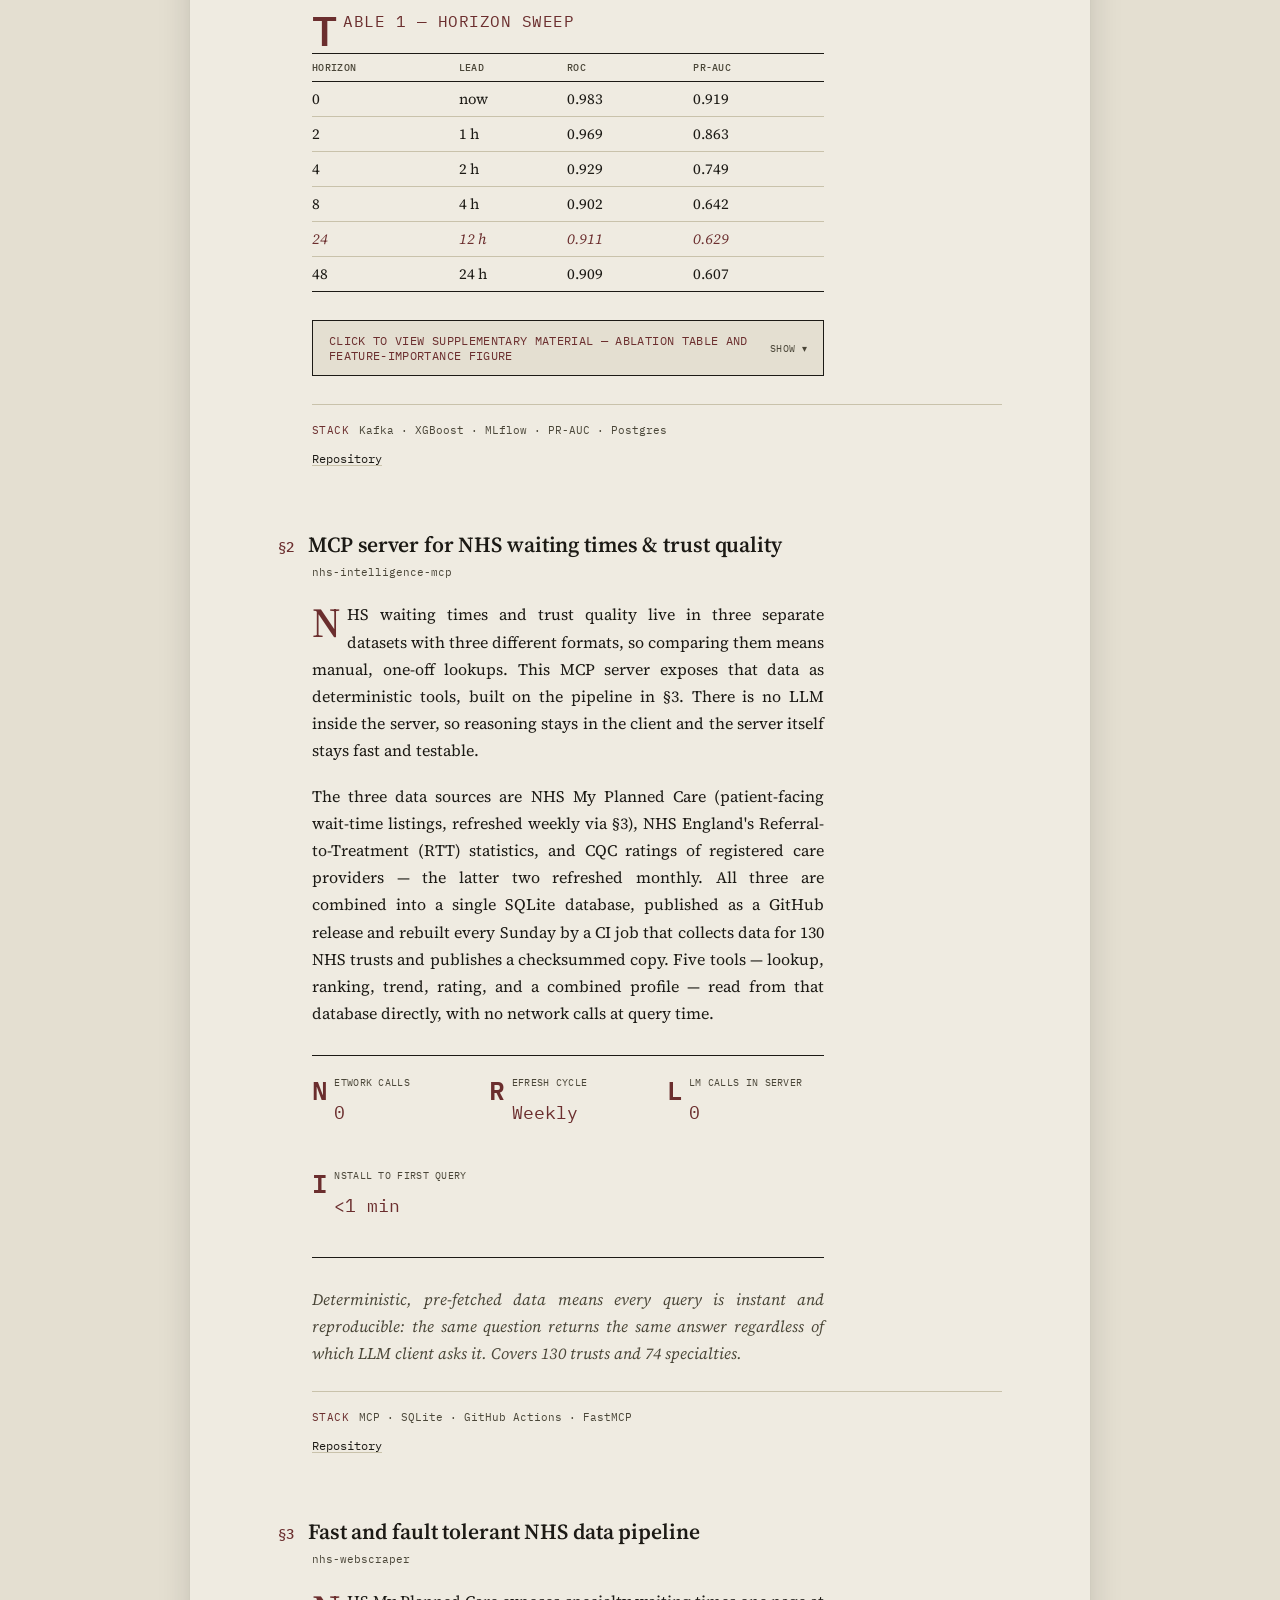
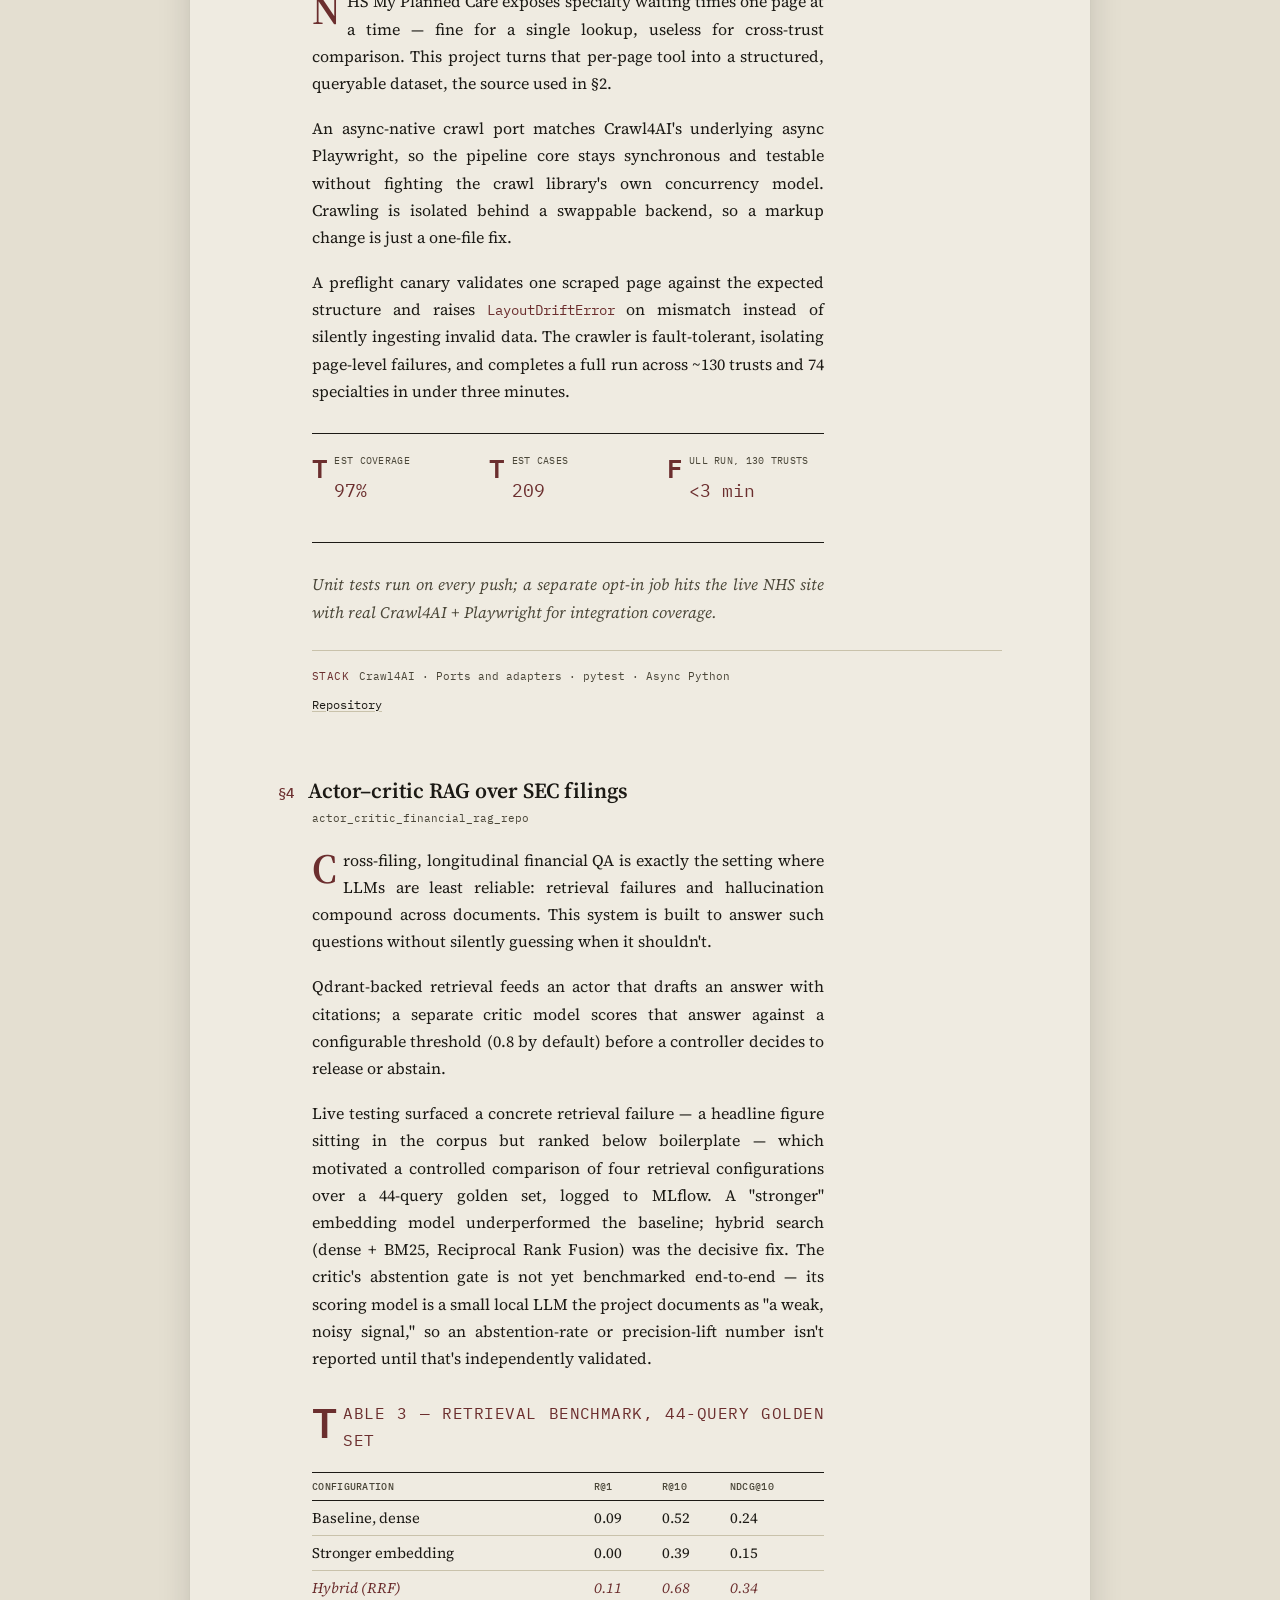
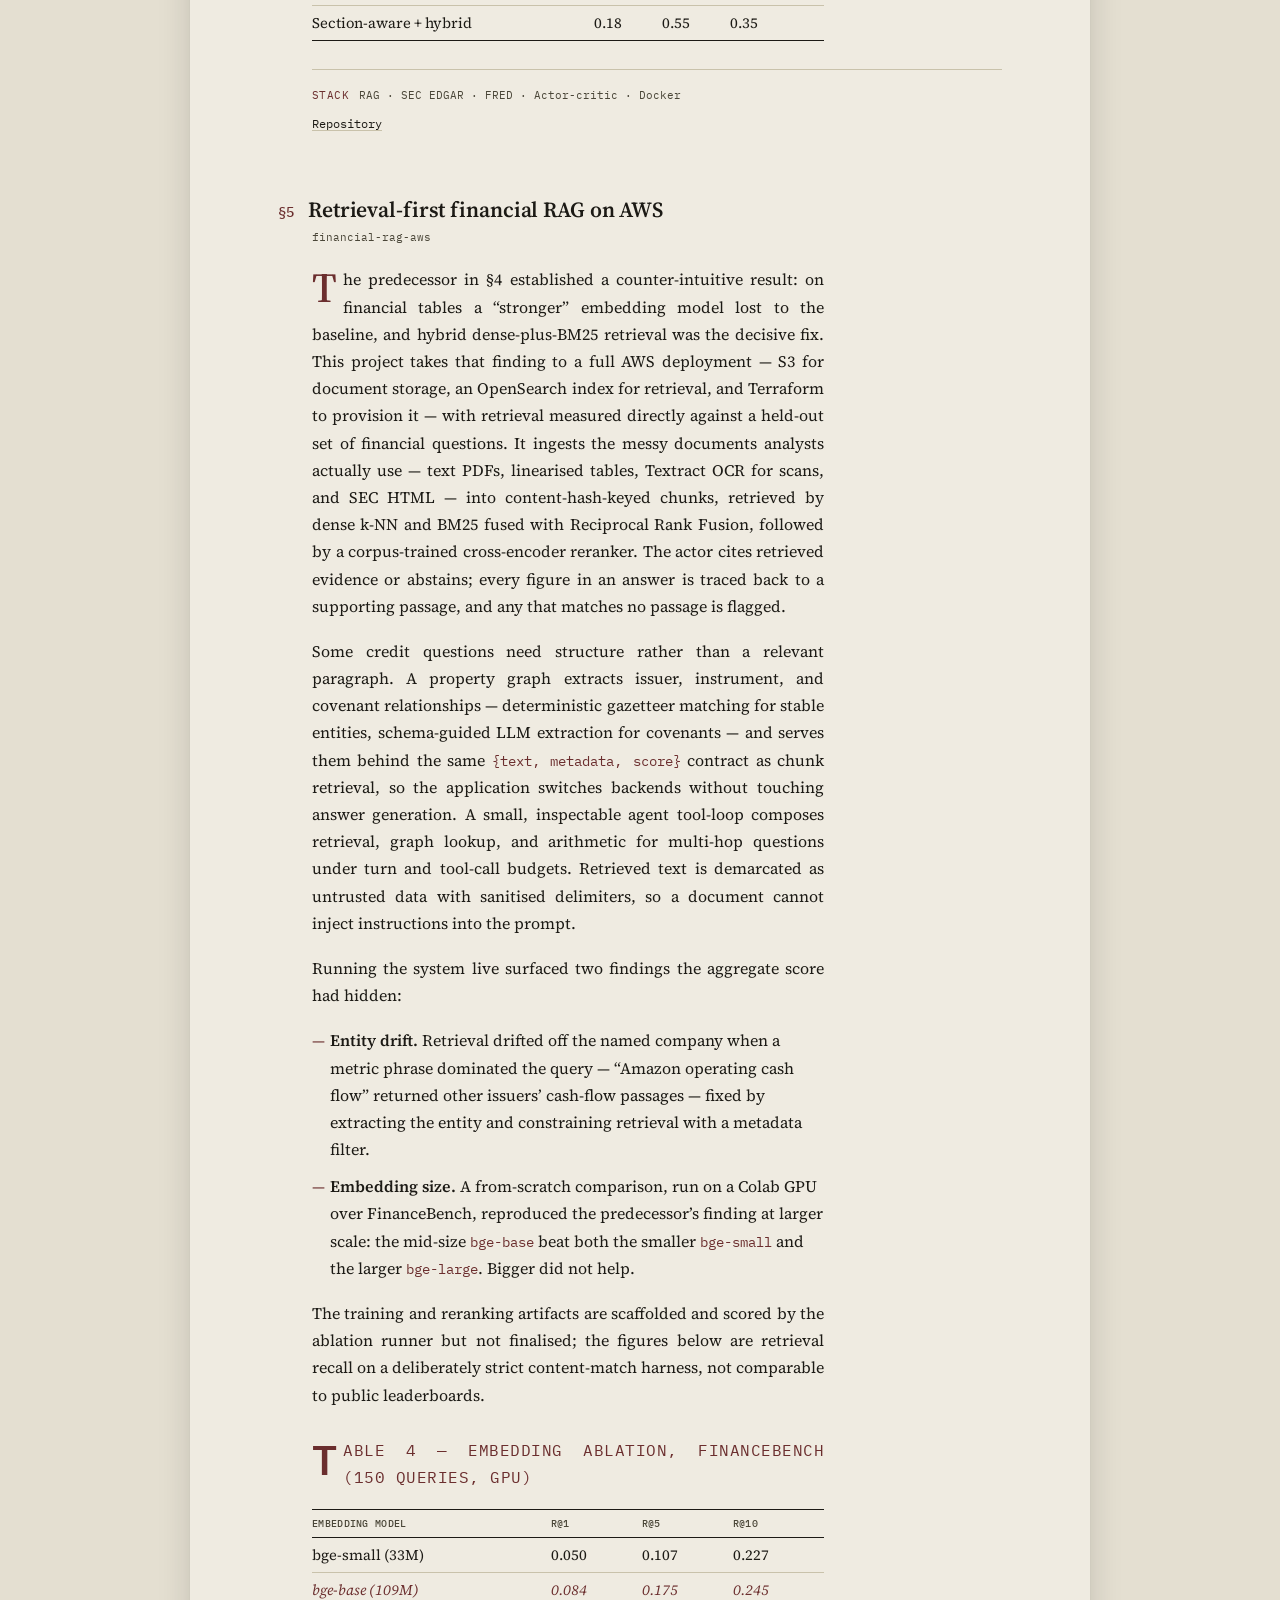
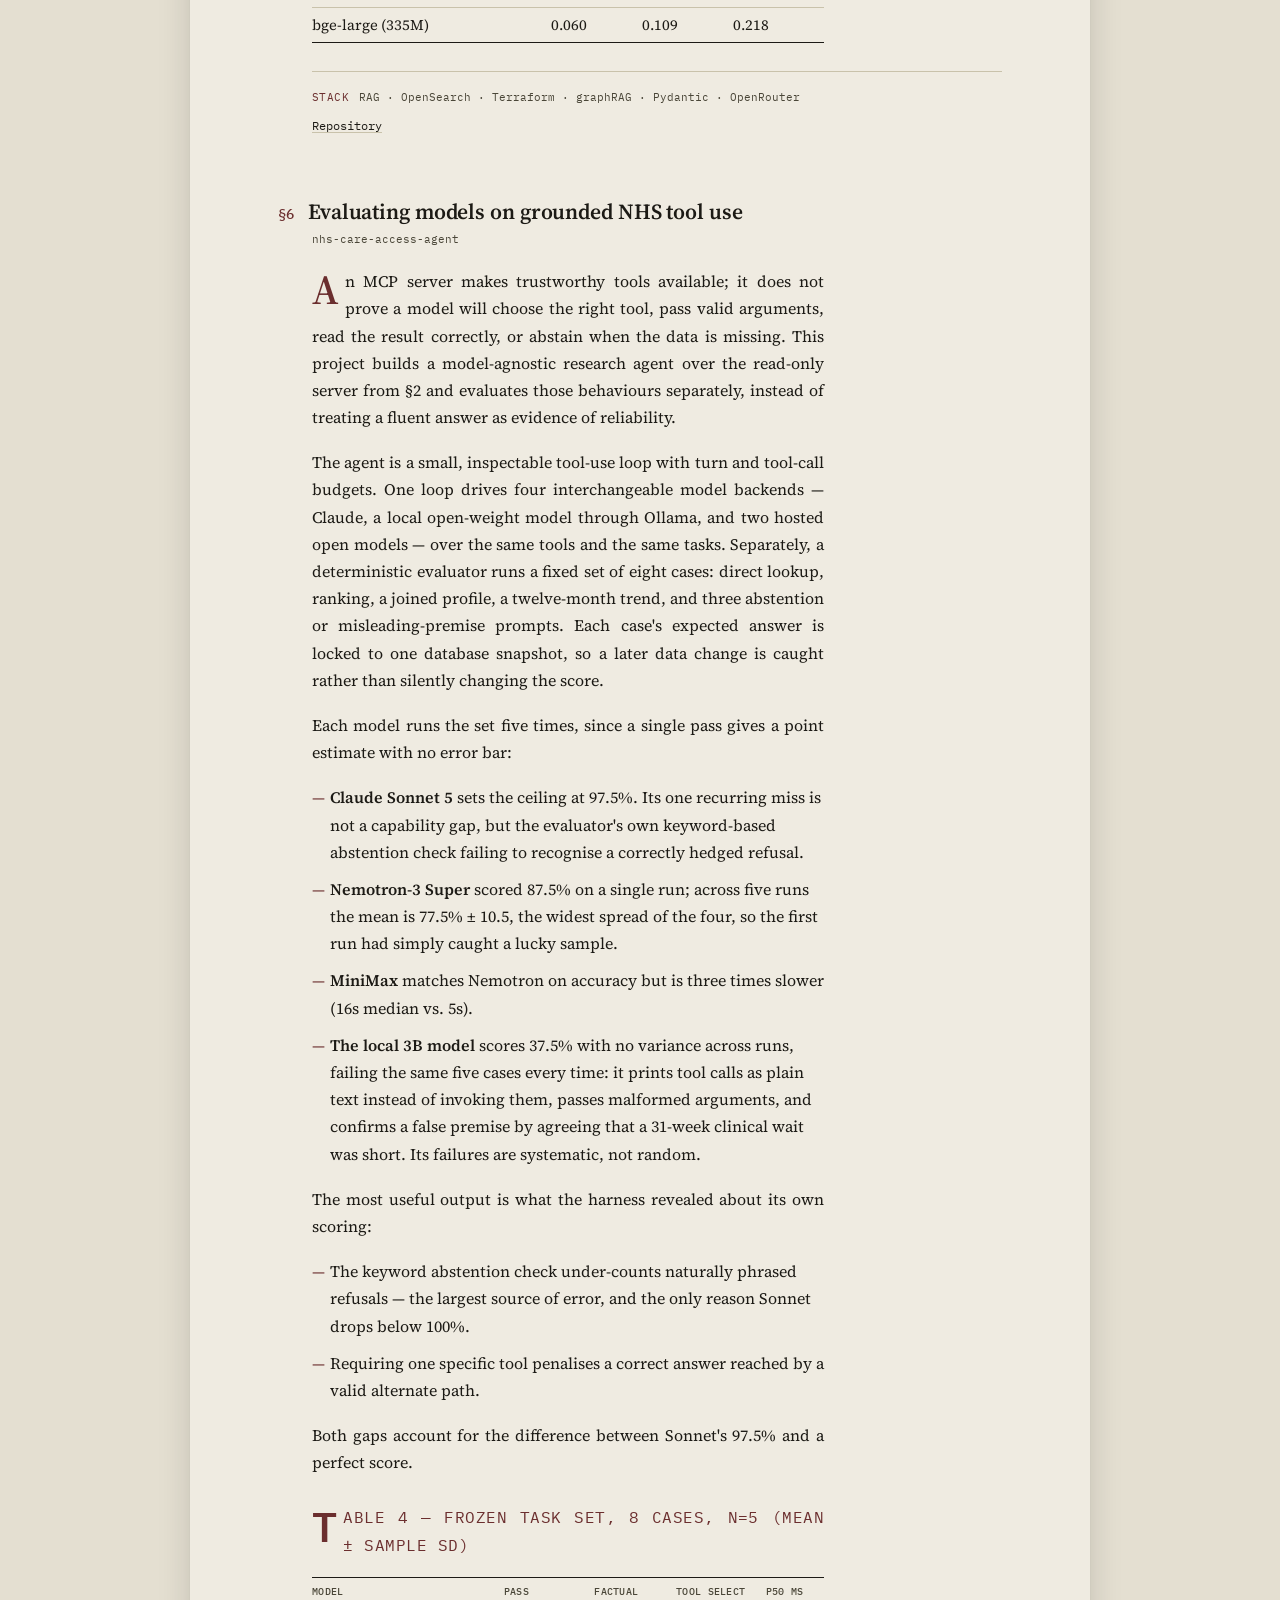
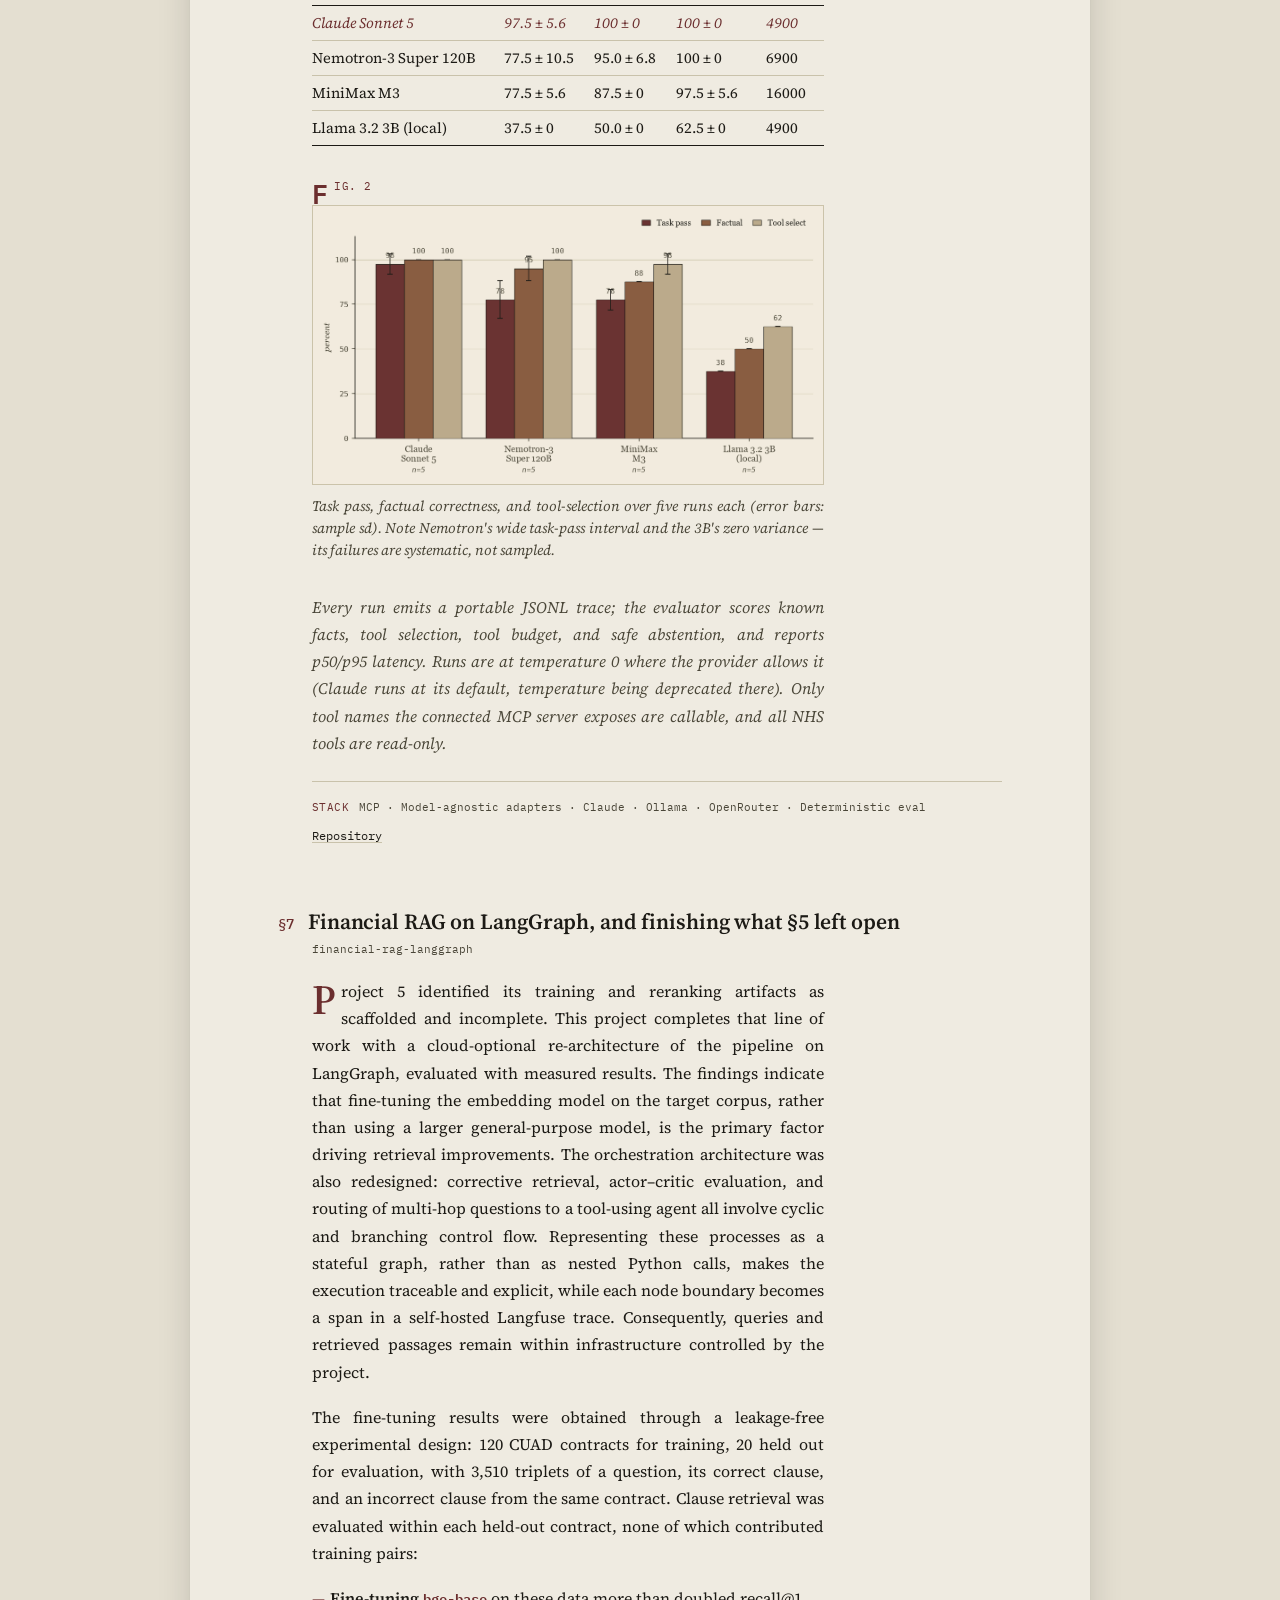
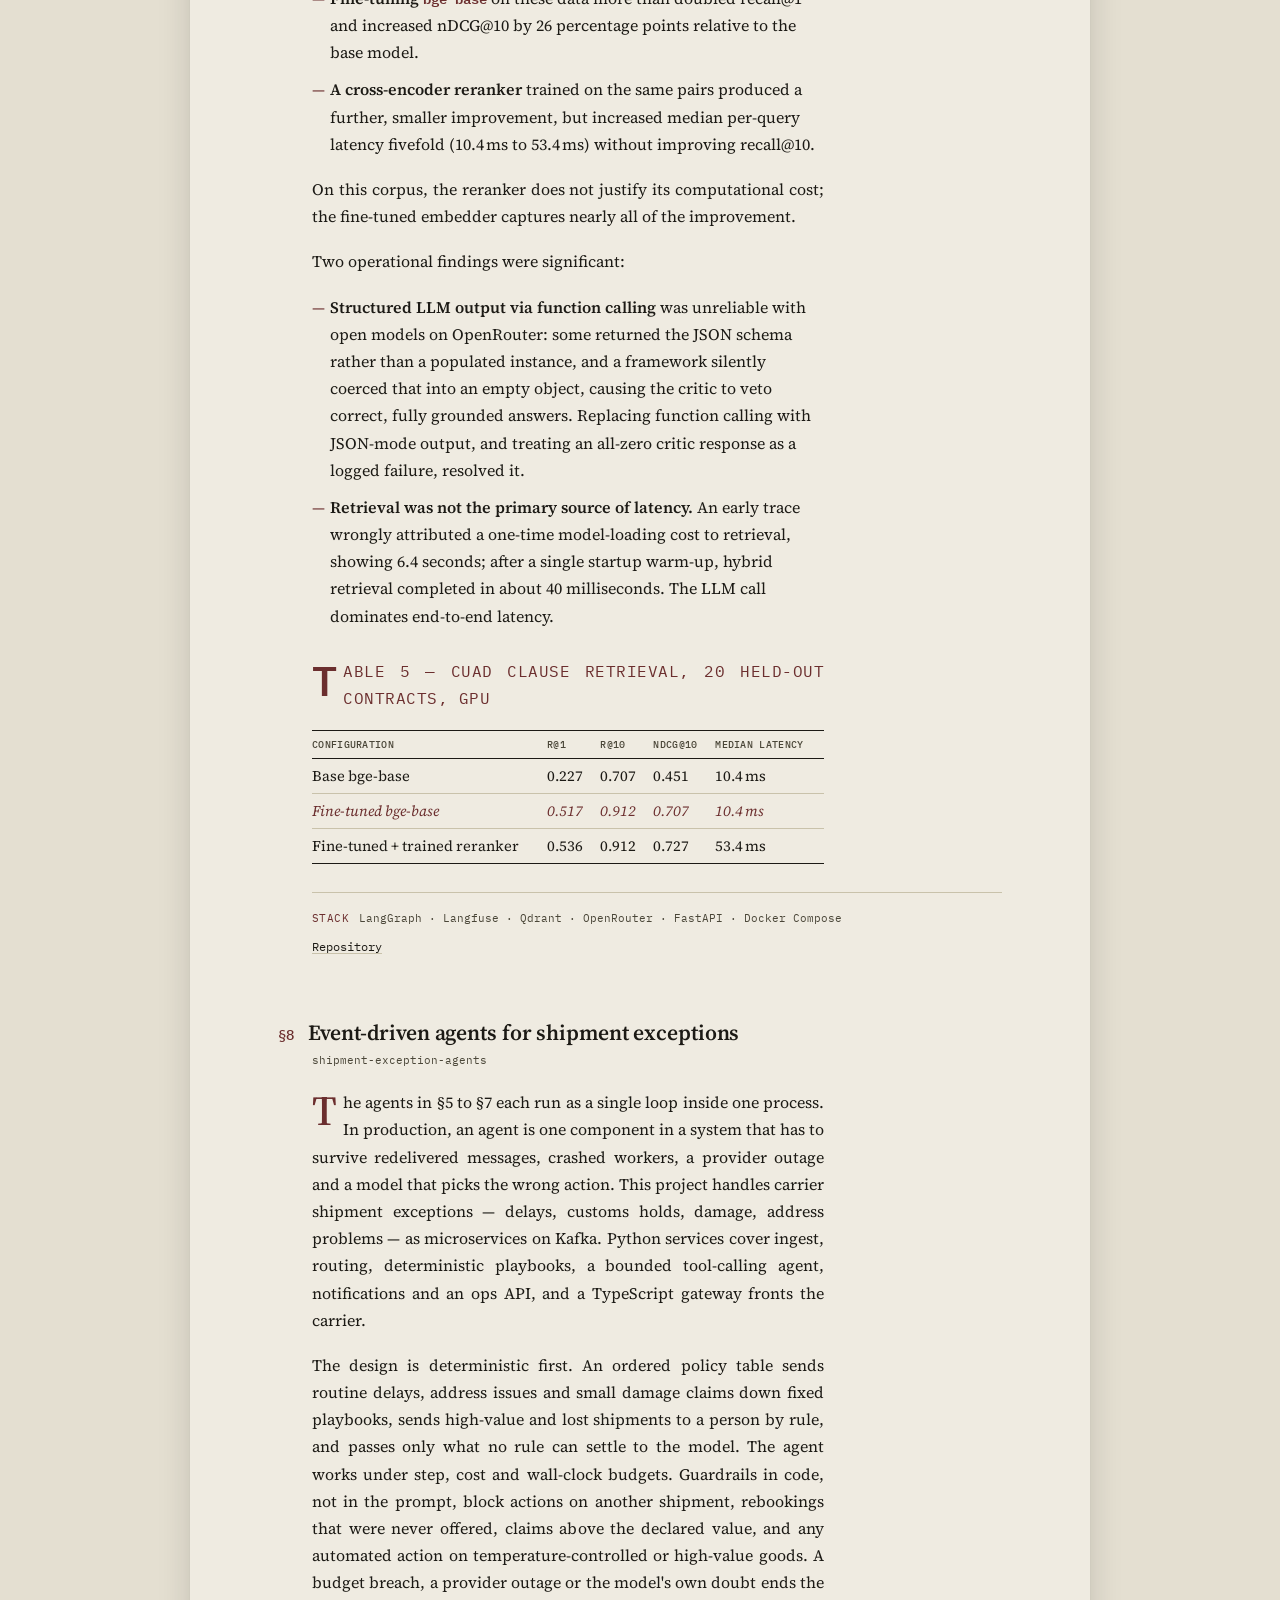
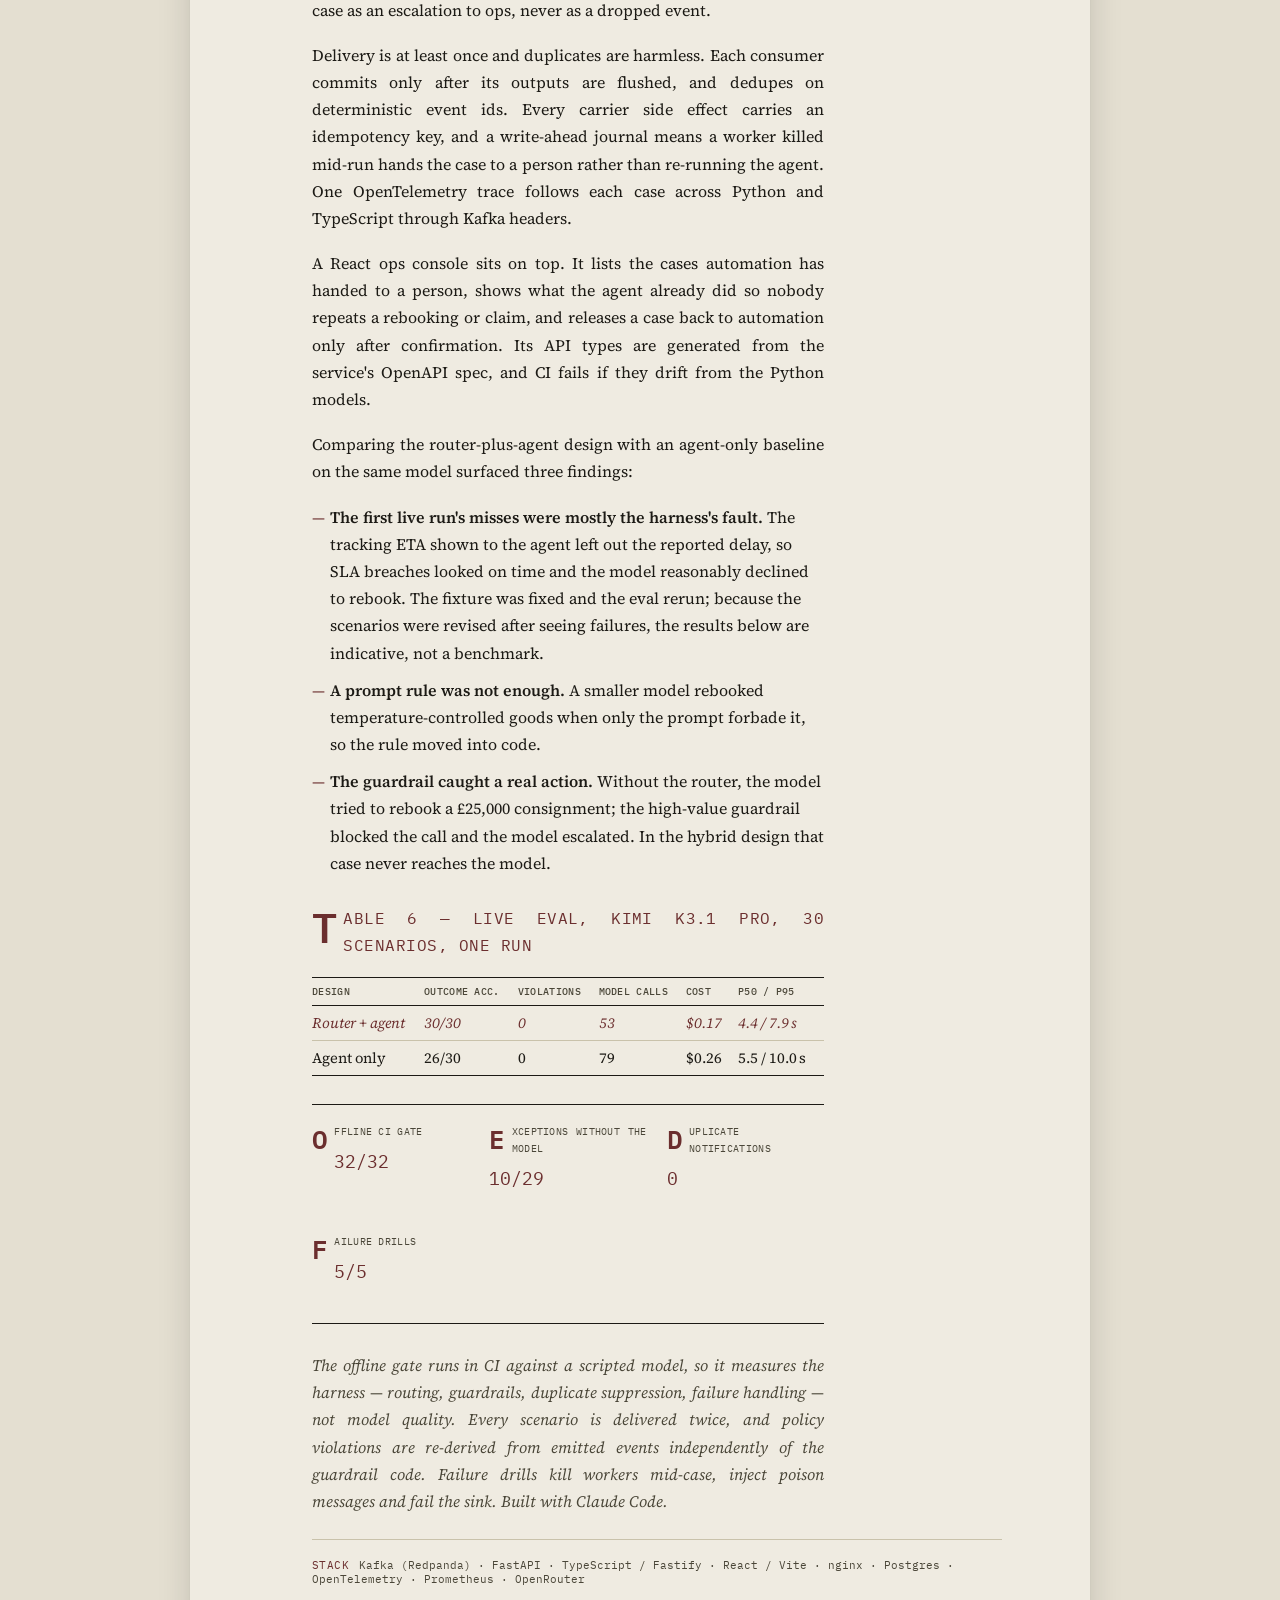
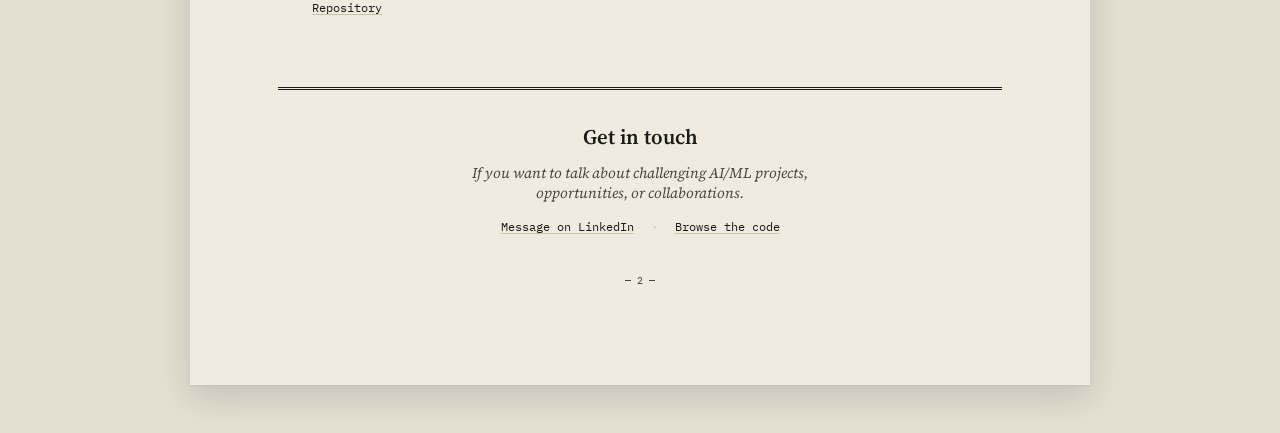
==== commit f1738d43: "Update portfolio: current title, shipment-exception-agents, MCP teaser - Headline under the name: "M" ====
--- a/applied-ml.html
+++ b/applied-ml.html
@@ -394,7 +394,7 @@
   </div>
 
   <div class="masthead">
-    <p class="kicker">Vol. II — 7 projects</p>
+    <p class="kicker">Vol. II — 8 projects</p>
     <h1>Applied Data Science, ML &amp; Agentic AI</h1>
     <p class="abstract">This section covers pipelines that separate untestable I/O from pure, unit-tested logic, and models validated on a forward time split rather than shuffled folds &mdash; the way a system behaves once deployed, not the way it scores in a notebook. Each entry below states its method before its result.</p>
   </div>
@@ -447,6 +447,13 @@
       <div class="contents-row">
         <span class="contents-num">§7</span>
         <span class="contents-title">Financial RAG on LangGraph, and finishing what §5 left open</span>
+        <span class="contents-leader"></span>
+      </div>
+    </a>
+    <a class="contents-entry" href="#shipment-exception-agents">
+      <div class="contents-row">
+        <span class="contents-num">§8</span>
+        <span class="contents-title">Event-driven agents for shipment exceptions</span>
         <span class="contents-leader"></span>
       </div>
     </a>
@@ -671,6 +678,44 @@
     <div class="refs"><a href="https://github.com/Roberto-Pecora/financial-rag-langgraph" target="_blank" rel="noopener">Repository</a></div>
   </section>
 
+  <section class="paper-section" id="shipment-exception-agents">
+    <div class="section-num"><span class="num">§8</span><h2>Event-driven agents for shipment exceptions</h2></div>
+    <p class="section-meta">shipment-exception-agents</p>
+    <div class="paper-body">
+      <p>The agents in §5 to §7 each run as a single loop inside one process. In production, an agent is one component in a system that has to survive redelivered messages, crashed workers, a provider outage and a model that picks the wrong action. This project handles carrier shipment exceptions &mdash; delays, customs holds, damage, address problems &mdash; as microservices on Kafka. Python services cover ingest, routing, deterministic playbooks, a bounded tool-calling agent, notifications and an ops API, and a TypeScript gateway fronts the carrier.</p>
+      <p>The design is deterministic first. An ordered policy table sends routine delays, address issues and small damage claims down fixed playbooks, sends high-value and lost shipments to a person by rule, and passes only what no rule can settle to the model. The agent works under step, cost and wall-clock budgets. Guardrails in code, not in the prompt, block actions on another shipment, rebookings that were never offered, claims above the declared value, and any automated action on temperature-controlled or high-value goods. A budget breach, a provider outage or the model's own doubt ends the case as an escalation to ops, never as a dropped event.</p>
+      <p>Delivery is at least once and duplicates are harmless. Each consumer commits only after its outputs are flushed, and dedupes on deterministic event ids. Every carrier side effect carries an idempotency key, and a write-ahead journal means a worker killed mid-run hands the case to a person rather than re-running the agent. One OpenTelemetry trace follows each case across Python and TypeScript through Kafka headers.</p>
+      <p>A React ops console sits on top. It lists the cases automation has handed to a person, shows what the agent already did so nobody repeats a rebooking or claim, and releases a case back to automation only after confirmation. Its API types are generated from the service's OpenAPI spec, and CI fails if they drift from the Python models.</p>
+      <p>Comparing the router-plus-agent design with an agent-only baseline on the same model surfaced three findings:</p>
+      <ul>
+        <li><strong>The first live run's misses were mostly the harness's fault.</strong> The tracking ETA shown to the agent left out the reported delay, so SLA breaches looked on time and the model reasonably declined to rebook. The fixture was fixed and the eval rerun; because the scenarios were revised after seeing failures, the results below are indicative, not a benchmark.</li>
+        <li><strong>A prompt rule was not enough.</strong> A smaller model rebooked temperature-controlled goods when only the prompt forbade it, so the rule moved into code.</li>
+        <li><strong>The guardrail caught a real action.</strong> Without the router, the model tried to rebook a &pound;25,000 consignment; the high-value guardrail blocked the call and the model escalated. In the hybrid design that case never reaches the model.</li>
+      </ul>
+
+      <div class="tbl-wrap">
+        <p class="tbl-label">Table 6 &mdash; Live eval, Kimi K3.1 Pro, 30 scenarios, one run</p>
+        <table class="paper-table">
+          <thead><tr><th>Design</th><th>Outcome acc.</th><th>Violations</th><th>Model calls</th><th>Cost</th><th>p50 / p95</th></tr></thead>
+          <tbody>
+            <tr class="emphasis"><td>Router + agent</td><td>30/30</td><td>0</td><td>53</td><td>$0.17</td><td>4.4 / 7.9&thinsp;s</td></tr>
+            <tr><td>Agent only</td><td>26/30</td><td>0</td><td>79</td><td>$0.26</td><td>5.5 / 10.0&thinsp;s</td></tr>
+          </tbody>
+        </table>
+      </div>
+
+      <div class="stat-group">
+        <div class="stat-group-item"><p class="stat-label">Offline CI gate</p><p class="stat-value">32/32</p></div>
+        <div class="stat-group-item"><p class="stat-label">Exceptions without the model</p><p class="stat-value">10/29</p></div>
+        <div class="stat-group-item"><p class="stat-label">Duplicate notifications</p><p class="stat-value">0</p></div>
+        <div class="stat-group-item"><p class="stat-label">Failure drills</p><p class="stat-value">5/5</p></div>
+      </div>
+      <p class="stat-note">The offline gate runs in CI against a scripted model, so it measures the harness &mdash; routing, guardrails, duplicate suppression, failure handling &mdash; not model quality. Every scenario is delivered twice, and policy violations are re-derived from emitted events independently of the guardrail code. Failure drills kill workers mid-case, inject poison messages and fail the sink. Built with Claude Code.</p>
+    </div>
+    <div class="apparatus"><span class="label">Stack</span>Kafka (Redpanda) · FastAPI · TypeScript / Fastify · React / Vite · nginx · Postgres · OpenTelemetry · Prometheus · OpenRouter</div>
+    <div class="refs"><a href="https://github.com/Roberto-Pecora/shipment-exception-agents" target="_blank" rel="noopener">Repository</a></div>
+  </section>
+
   <div class="colophon">
     <h2>Get in touch</h2>
     <p>If you want to talk about challenging AI/ML projects, opportunities, or collaborations.</p>
